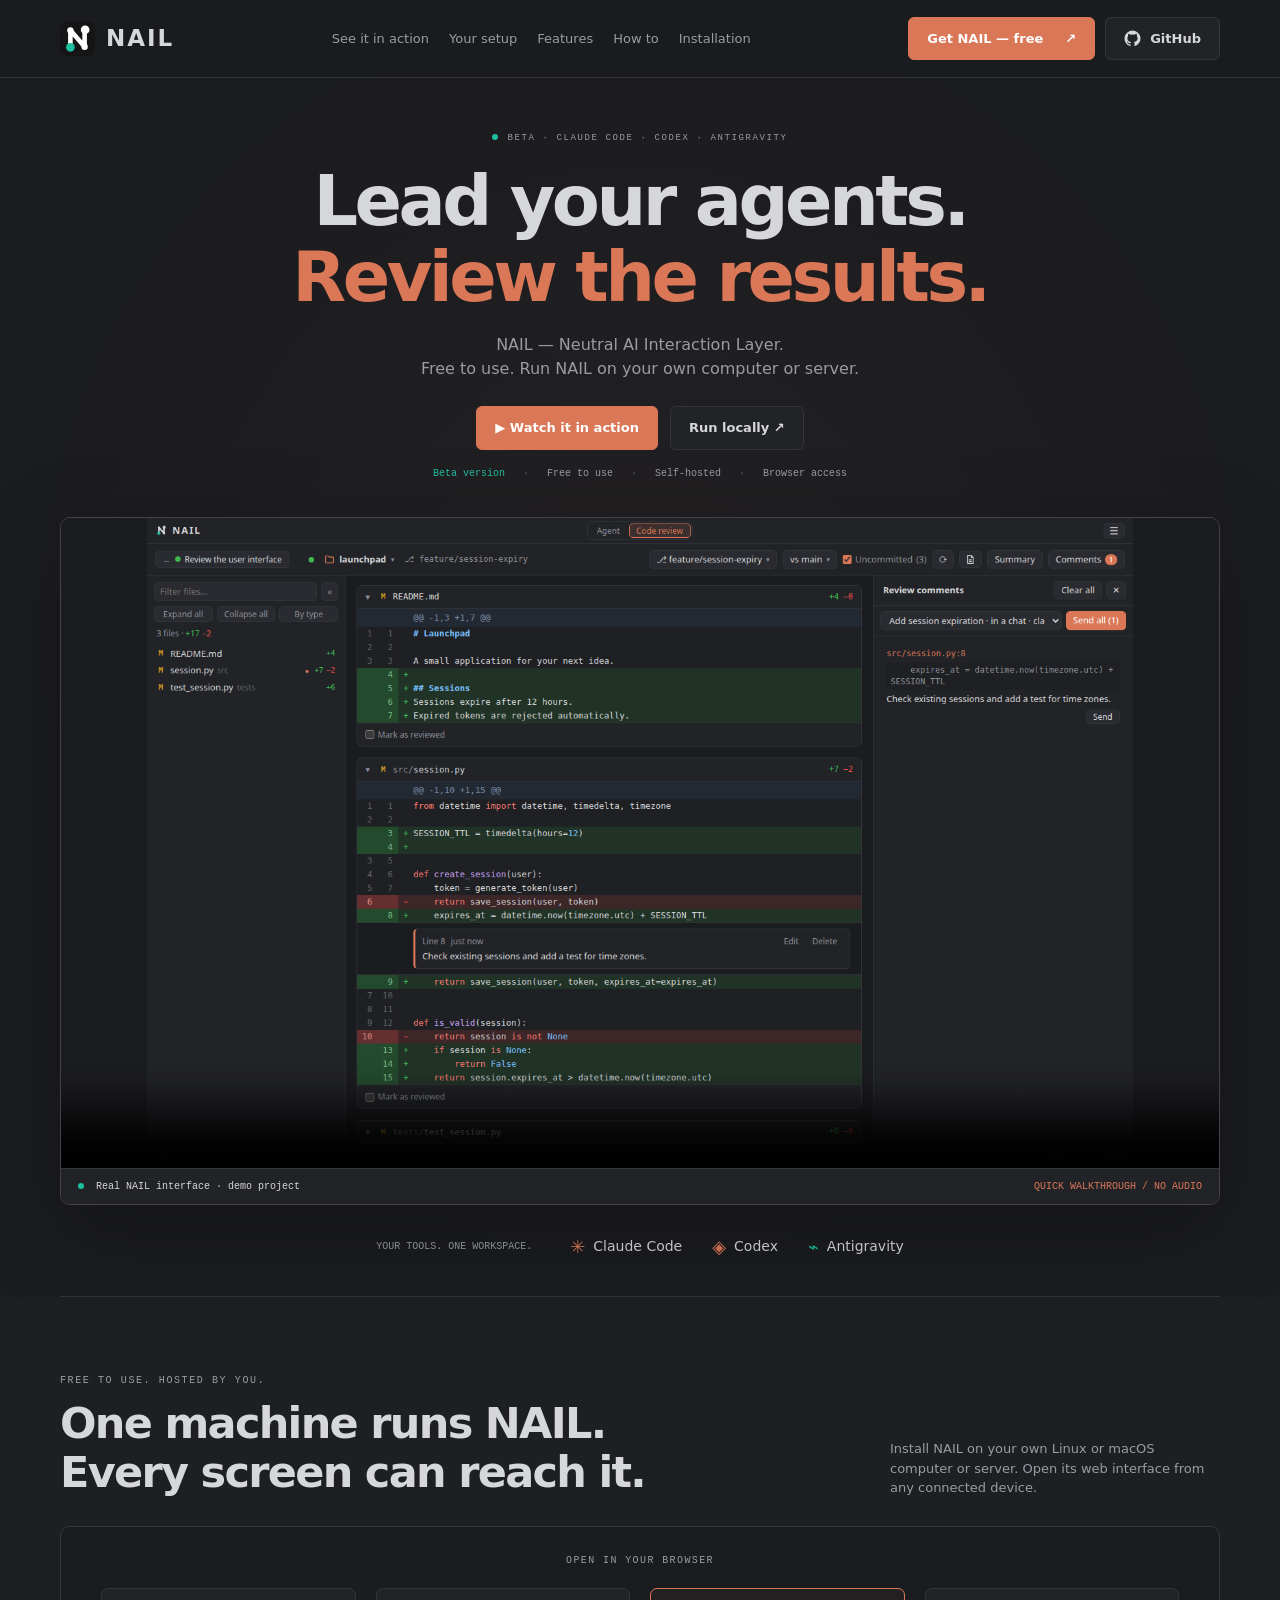
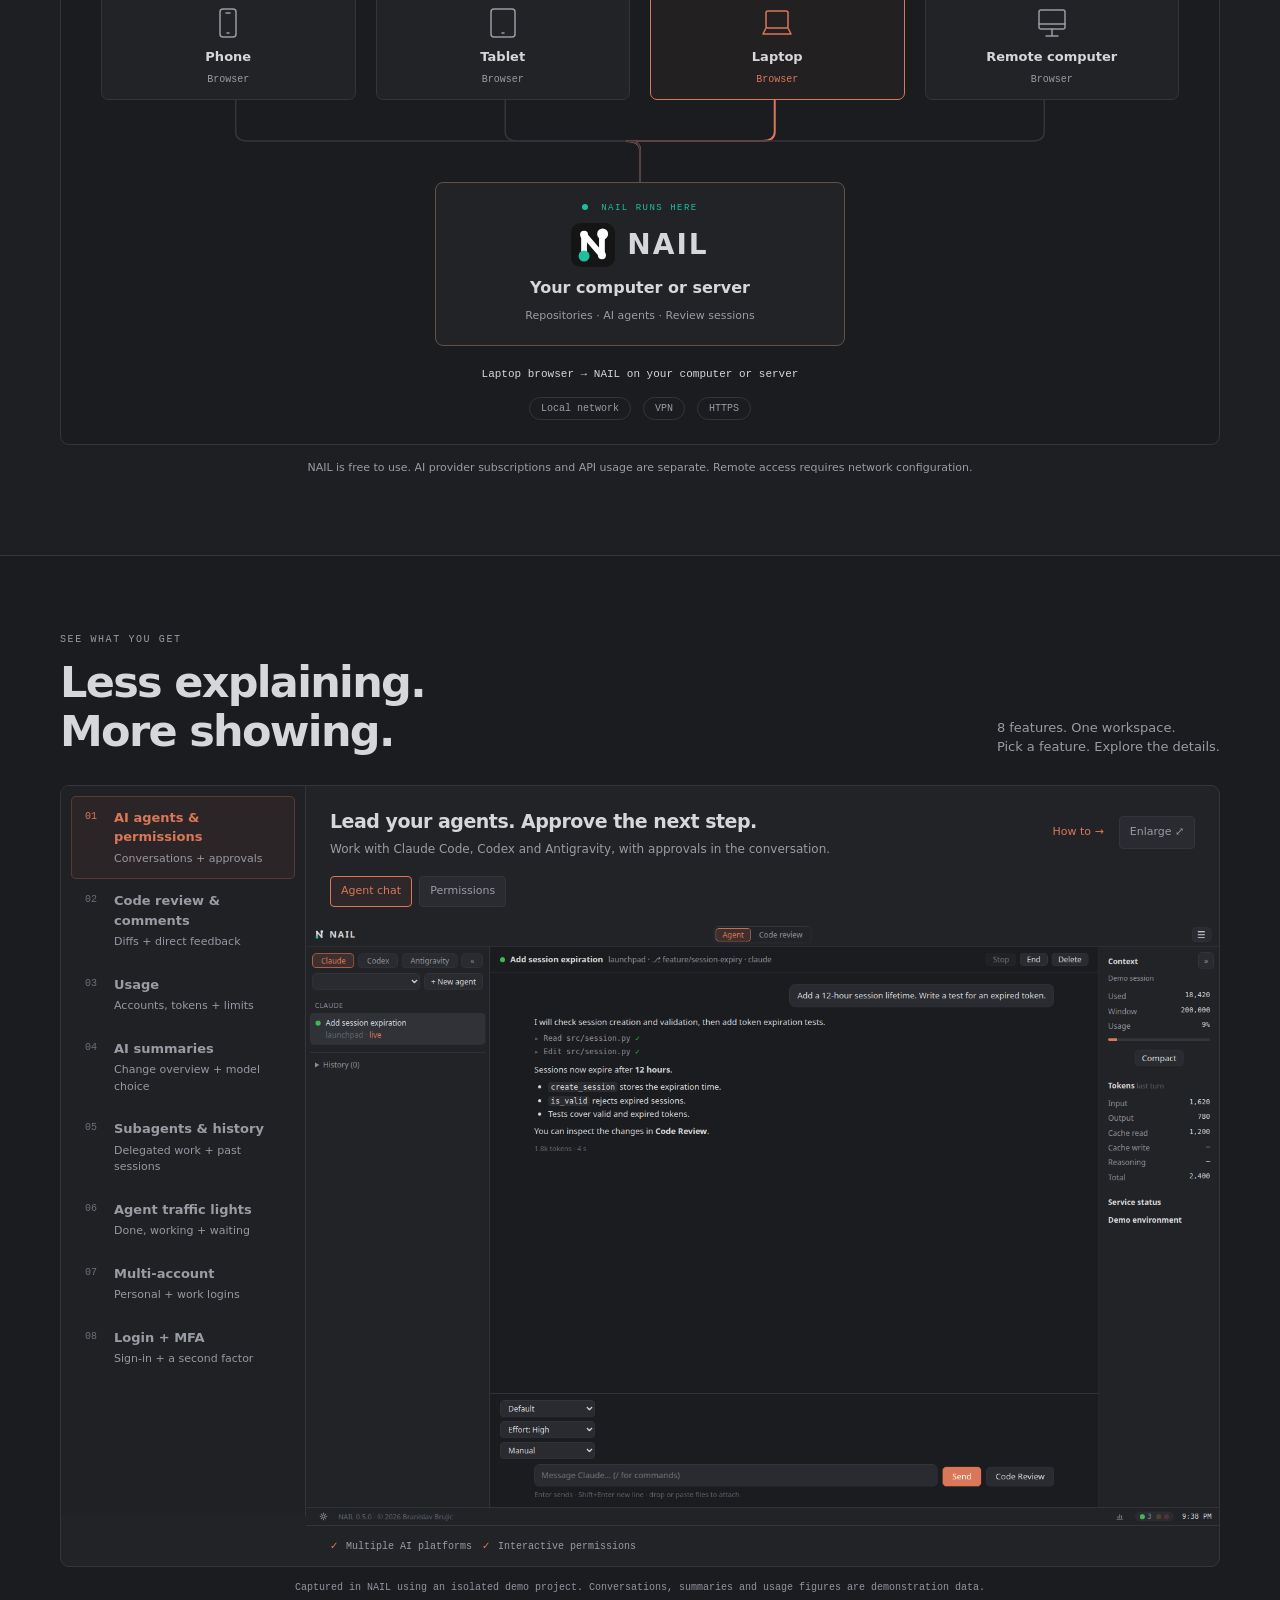
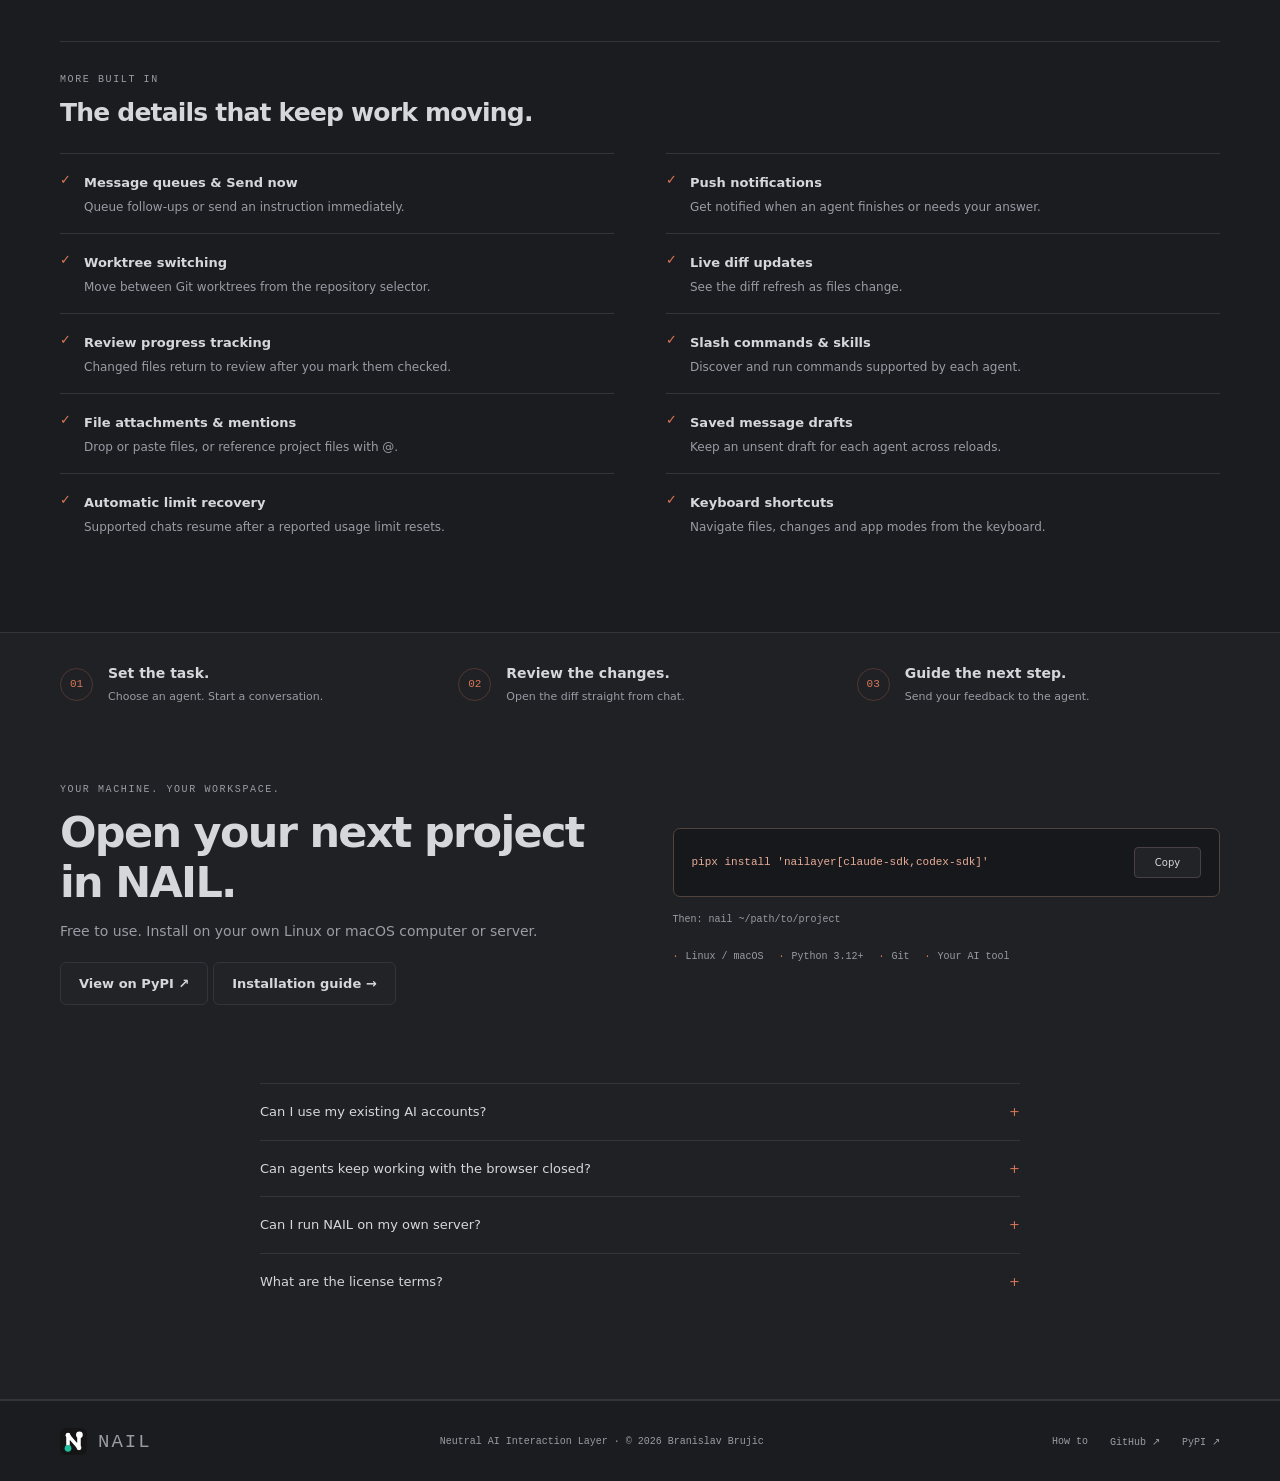
==== index.html @ ed45124e "Mark NAIL as beta on website and documentation" ====
<!doctype html>
<html lang="en"><head><meta charset="utf-8"><meta name="viewport" content="width=device-width,initial-scale=1"><meta name="theme-color" content="#1b1c1f"><meta name="description" content="NAIL is free to use and runs on your own computer or server. Access your AI agents and code reviews from a phone, tablet, laptop or remote computer."><link rel="icon" href="assets/nail.svg" type="image/svg+xml"><title>NAIL — Lead your agents. Review the results.</title>
<style>
:root{color-scheme:dark;--bg:#1b1c1f;--panel:#222327;--panel2:#2a2b30;--border:#33353b;--text:#d6d7da;--dim:#999ca4;--accent:#d97757;--teal:#1dbf9f;--mono:ui-monospace,SFMono-Regular,Consolas,monospace}*{box-sizing:border-box}html{scroll-behavior:smooth;scroll-padding-top:90px}body{margin:0;background:var(--bg);color:var(--text);font:15px/1.5 system-ui,-apple-system,'Segoe UI',sans-serif}button,a{-webkit-tap-highlight-color:transparent}button{font:inherit;cursor:pointer}a{color:inherit;text-decoration:none}a:focus-visible,button:focus-visible,summary:focus-visible{outline:2px solid var(--accent);outline-offset:5px}::selection{background:var(--accent);color:#fff}.wrap{max-width:1240px;padding:0 40px;margin:auto}header{position:sticky;top:0;z-index:20;background:#1b1c1ff2;backdrop-filter:blur(16px);border-bottom:1px solid var(--border)}nav{height:77px;display:flex;align-items:center;justify-content:space-between;gap:20px}.brand{display:flex;align-items:center;gap:11px;font-weight:750;font-size:23px;letter-spacing:2px}.brand img{width:35px;height:35px}.navlinks{display:flex;gap:30px;color:var(--dim);font-size:13px}.navlinks a:hover{color:var(--text)}.btn{display:inline-flex;justify-content:center;align-items:center;gap:22px;border:1px solid var(--border);border-radius:6px;padding:11px 18px;background:var(--panel);color:var(--text);font-size:13px;font-weight:550;transition:background .15s,border-color .15s}.btn:hover{border-color:#5c606b;background:#303137}.btn.primary{background:var(--accent);border-color:var(--accent);color:#fff}.btn.primary:hover{background:#e28365}.eyebrow{font:10px var(--mono);letter-spacing:1.6px;color:var(--dim);text-transform:uppercase}.eyebrow .lamp{margin-right:9px}.lamp{display:inline-block;width:6px;height:6px;border-radius:50%;background:var(--teal)}.hero{text-align:center;padding:55px 0 0;background:radial-gradient(ellipse at 50% 45%,#d977570a,transparent 70%)}h1{font-size:clamp(40px,5.8vw,70px);line-height:1.08;letter-spacing:-3.5px;font-weight:620;margin:21px 0 18px}h1 span{color:var(--accent)}.hero-copy{font-size:16px;color:var(--dim);max-width:550px;margin:0 auto 25px}.hero-actions{display:flex;gap:12px;justify-content:center}.hero .eyebrow{font-size:9px}.film{position:relative;margin-top:38px;border:1px solid #484047;border-radius:10px;overflow:hidden;box-shadow:0 28px 90px #0004;background:#16171a;text-align:left}.film video{display:block;width:100%;height:auto;aspect-ratio:1440/950;max-height:650px;background:#1b1c1f;object-fit:contain}.film-bar{display:flex;align-items:center;justify-content:space-between;gap:15px;background:var(--panel);padding:12px 17px;border-top:1px solid var(--border);font:10px var(--mono);color:var(--dim)}.film-bar strong{font-weight:500;color:var(--text)}.play-tag{color:var(--accent)}.providers{display:flex;justify-content:center;align-items:center;gap:30px;padding:28px 0 36px;border-bottom:1px solid var(--border);font-size:14px}.providers small{font:10px var(--mono);color:var(--dim);margin-right:8px}.provider{display:flex;gap:8px;align-items:center}.provider i{font-style:normal;font-size:18px;color:var(--accent)}.provider:last-child i{color:var(--teal)}section{padding:78px 0}.section-top{display:flex;align-items:end;justify-content:space-between;gap:30px;margin-bottom:28px}h2{font-size:clamp(29px,3.5vw,43px);font-weight:560;line-height:1.15;letter-spacing:-1.7px;margin:13px 0 0}.section-top p{font-size:13px;color:var(--dim);max-width:270px;margin:0}.showcase{display:grid;grid-template-columns:245px 1fr;border:1px solid var(--border);border-radius:9px;overflow:hidden;background:var(--panel)}.feature-tabs{display:flex;flex-direction:column;max-height:730px;overflow-y:auto;scrollbar-width:thin;padding:10px;border-right:1px solid var(--border);background:#202125}.feature-tabs button{border:1px solid transparent;border-radius:5px;background:transparent;color:var(--dim);text-align:left;padding:11px 13px;display:grid;grid-template-columns:20px 1fr;gap:9px;align-items:start}.feature-tabs button span:first-child{font:10px var(--mono);padding-top:3px;color:#6d7079}.feature-tabs button strong{font-size:13px;font-weight:550;display:block}.feature-tabs button small{font-size:11px;display:block;color:#9699a2;margin-top:4px}.feature-tabs button[aria-selected=true]{background:#d9775710;border-color:#d9775740;color:var(--accent)}.feature-tabs button[aria-selected=true] span:first-child{color:var(--accent)}.feature-tabs button:hover{background:#ffffff05}.feature-panel{min-width:0}.feature-topline{padding:21px 24px 18px;display:flex;justify-content:space-between;align-items:center;gap:15px}.feature-topline h3{font-size:19px;letter-spacing:-.5px;font-weight:550;margin:0 0 5px}.feature-topline p{font-size:12px;color:var(--dim);margin:0}.zoom{border:1px solid var(--border);padding:7px 10px;border-radius:4px;color:var(--dim);background:var(--panel2);font-size:11px;white-space:nowrap}.shot-button{display:block;border:0;background:#1b1c1f;padding:0;width:100%;cursor:zoom-in}.shot-button img{display:block;width:100%;height:auto;aspect-ratio:1440/950;object-fit:contain}.feature-pills{display:flex;gap:10px;flex-wrap:wrap;padding:14px 24px;border-top:1px solid var(--border);font:10px var(--mono);color:var(--dim)}.feature-pills span:before{content:'✓';color:var(--accent);margin-right:8px}.gallery-note{text-align:center;font:10px var(--mono);color:#91949e;margin-top:15px}.workflow{border-block:1px solid var(--border);padding:30px 0;background:#202125}.workflow-inner{display:grid;grid-template-columns:repeat(3,1fr);gap:35px}.flow{display:flex;gap:15px;align-items:center}.flow-number{font:11px var(--mono);color:var(--accent);border:1px solid #d9775740;border-radius:50%;width:33px;height:33px;display:grid;place-items:center;flex-shrink:0}.flow strong{font-size:14px;font-weight:550;display:block}.flow small{font-size:11px;color:var(--dim)}.install{display:grid;grid-template-columns:1fr 1fr;gap:65px;align-items:center}.install p{color:var(--dim);font-size:14px;margin-bottom:20px}.command{display:flex;align-items:center;justify-content:space-between;gap:12px;border:1px solid #51443e;border-radius:7px;padding:18px;background:#17181b;overflow:auto}.command code{font:11px var(--mono);white-space:nowrap;color:#e8ad98}.command button{border:1px solid #494047;border-radius:4px;background:var(--panel);color:var(--text);padding:7px 10px;min-width:67px;font-size:10px}.install-hint{font:10px/1.9 var(--mono);color:var(--dim);margin-top:13px}.requirements{display:flex;gap:15px;color:var(--dim);font:10px var(--mono);margin-top:22px}.requirements span:before{content:'·';margin-right:7px;color:var(--accent)}.faq{padding:0 0 60px;max-width:760px;margin:auto}details{border-top:1px solid var(--border);padding:18px 0}summary{font-size:13px;cursor:pointer;list-style:none;display:flex;justify-content:space-between;gap:15px}summary::after{content:'+';color:var(--accent)}details[open] summary::after{content:'−'}details p{color:var(--dim);font-size:12px;margin:14px 25px 0 0}footer{border-top:1px solid var(--border);padding:25px 0}.footer-inner{display:flex;justify-content:space-between;align-items:center;gap:20px}.footer-inner p,.footer-inner>a{font:10px var(--mono);color:var(--dim)}.footer-inner .brand{font-size:19px}.footer-inner .brand img{width:27px;height:27px}.zoom-dialog{padding:0;border:1px solid #50525a;border-radius:8px;background:var(--bg);max-width:min(96vw,1600px);width:96vw;max-height:96vh;color:var(--text)}.zoom-dialog::backdrop{background:#000d;backdrop-filter:blur(5px)}.dialog-top{display:flex;justify-content:space-between;align-items:center;padding:12px 18px;font-size:12px;border-bottom:1px solid var(--border)}.dialog-top button{background:var(--panel);border:1px solid var(--border);border-radius:4px;color:var(--text);padding:5px 10px}.zoom-dialog img{display:block;max-width:100%;max-height:calc(96vh - 56px);width:auto;height:auto;margin:auto}.noscript-note{color:var(--dim);font-size:12px;padding:15px} [hidden]{display:none!important}@media(max-width:900px){.wrap{padding:0 25px}.showcase{grid-template-columns:205px 1fr}.feature-tabs button{padding:15px 9px}.feature-tabs button small{font-size:10px}.feature-topline{padding:16px}.feature-topline h3{font-size:16px}.feature-topline p{font-size:11px}.feature-pills{padding:12px 16px}.install{gap:30px}.command{padding:14px}.command code{font-size:10px}.navlinks{gap:18px}.hero{padding-top:42px}h1{letter-spacing:-2.5px}.workflow-inner{gap:20px}}@media(max-width:650px){.wrap{padding:0 18px}nav{height:67px}.navlinks{display:none}.brand{font-size:20px}.brand img{width:30px;height:30px}nav .btn{font-size:11px;padding:9px 12px}.hero{padding-top:35px}h1{font-size:44px;letter-spacing:-2.4px}.hero-copy{font-size:14px;max-width:330px}.hero-actions .btn{padding:10px 13px;font-size:12px;gap:12px}.film{margin-top:28px;border-radius:7px}.film-bar{padding:11px;font-size:8px}.film-bar span:last-child{display:none}.providers{gap:19px;padding:22px 0 25px;font-size:11px;flex-wrap:wrap}.providers small{width:100%;text-align:center;margin:0}.provider i{font-size:15px}section{padding:50px 0}.section-top{display:block}.section-top p{margin-top:15px;max-width:none;font-size:12px}h2{font-size:31px}.showcase{display:block}.feature-tabs{flex-direction:row;max-height:none;overflow:auto;border-right:0;border-bottom:1px solid var(--border);padding:7px;scrollbar-width:thin;gap:5px}.feature-tabs button{flex-shrink:0;display:block;padding:10px 13px}.feature-tabs button span:first-child,.feature-tabs small{display:none}.feature-tabs button strong{font-size:12px}.feature-topline{gap:12px;align-items:start;padding:18px 15px}.feature-topline p{max-width:245px}.zoom{font-size:10px;padding:6px}.feature-pills{font-size:9px;gap:12px}.gallery-note{font-size:8px;line-height:1.8}.workflow-inner{grid-template-columns:1fr;gap:22px}.workflow{padding:27px 0}.install{grid-template-columns:1fr;gap:22px}.install p{font-size:13px}.command code{font-size:9px}.command{padding:14px 11px}.requirements{font-size:9px;gap:10px}.faq{padding:0 18px 40px}.footer-inner{flex-wrap:wrap}.footer-inner p{order:3;width:100%;font-size:9px}.footer-inner>a{font-size:10px}.zoom-dialog{max-width:99vw;width:99vw}.dialog-top{padding:10px;font-size:10px}.hero .eyebrow{font-size:8px;letter-spacing:1.3px}}@media(prefers-reduced-motion:reduce){html{scroll-behavior:auto}*{transition:none!important}}
.feature-subviews{display:flex;gap:7px;padding:0 24px 16px;flex-wrap:wrap}.feature-subviews button{font-size:11px;background:var(--panel2);border:1px solid var(--border);color:var(--dim);padding:6px 10px;border-radius:4px}.feature-subviews button[aria-pressed="true"]{color:var(--accent);border-color:var(--accent);background:#d9775710}@media(max-width:650px){.feature-subviews{padding:0 15px 14px}}
.extra-features{margin-top:48px;padding-top:32px;border-top:1px solid var(--border)}.extra-features h3{margin:12px 0 25px;font-size:25px;font-weight:550;letter-spacing:-.8px;line-height:1.25}.extra-feature-list{list-style:none;margin:0;padding:0;display:grid;grid-template-columns:repeat(2,minmax(0,1fr));column-gap:52px}.extra-feature-list li{display:flex;gap:13px;padding:17px 0;border-top:1px solid var(--border)}.extra-check{color:var(--accent);font:13px/1.6 var(--mono);flex:none}.extra-feature-list strong{font-size:13px;font-weight:550}.extra-feature-list p{font-size:12px;color:var(--dim);margin:4px 0 0;line-height:1.55}@media(max-width:650px){.extra-features{margin-top:30px;padding-top:25px}.extra-features h3{font-size:23px}.extra-feature-list{grid-template-columns:1fr}.extra-feature-list li{padding:15px 0}}
.hosting-promise{display:flex;justify-content:center;gap:18px;margin:18px 0 0;color:var(--dim);font:10px var(--mono)}.hosting-promise span:first-child{color:var(--teal)}.hosting-promise span+span:before{content:'·';margin-right:18px;color:#60646e}.hosting-section{border-bottom:1px solid var(--border);background:#1e1f22}.hosting-section .section-top p{max-width:330px}.hosting-graphic{border:1px solid var(--border);border-radius:9px;background:var(--bg);padding:28px 40px 24px}.diagram-caption{font:10px var(--mono);letter-spacing:1.4px;color:var(--dim);text-align:center;margin-bottom:22px}.device-grid{display:grid;grid-template-columns:repeat(4,minmax(0,1fr));gap:20px}.device-node{display:flex;align-items:center;flex-direction:column;gap:8px;background:var(--panel);border:1px solid var(--border);border-radius:7px;color:var(--dim);padding:18px 10px 14px;transition:border-color .2s,background .2s,color .2s}.device-node svg{width:32px;height:32px}.device-node strong{font-size:13px;color:var(--text);font-weight:550}.device-node>span{font:10px var(--mono)}.device-node:hover,.device-node[aria-pressed="true"]{border-color:var(--accent);background:#d977570a;color:var(--accent)}.connection-lines{display:block;width:100%;height:82px;overflow:visible}.device-wire{stroke:var(--border);stroke-width:1.6;vector-effect:non-scaling-stroke}.device-wire.selected{stroke:var(--accent);stroke-width:2}.nail-host{border:1px solid #655044;border-radius:8px;background:var(--panel);padding:20px 24px;text-align:center;max-width:410px;margin:auto}.host-kicker{font:9px var(--mono);letter-spacing:1.5px;color:var(--teal);margin-bottom:10px}.host-kicker .lamp{margin-right:6px}.host-brand{display:flex;align-items:center;justify-content:center;gap:12px;font-size:28px;letter-spacing:2px;font-weight:700;margin-bottom:9px}.nail-host>strong{font-size:16px;font-weight:550}.nail-host>p{color:var(--dim);font-size:11px;margin:8px 0 0}.connection-route{text-align:center;font:11px/1.6 var(--mono);color:var(--text);margin:20px 0 14px}.connection-methods{display:flex;justify-content:center;gap:12px}.connection-methods span{font:10px var(--mono);color:var(--dim);border:1px solid var(--border);border-radius:20px;padding:5px 11px}.hosting-footnote{text-align:center;color:var(--dim);font-size:11px;margin:15px 0 0}@media(max-width:650px){.hosting-promise{font-size:9px;gap:11px}.hosting-promise span+span:before{margin-right:11px}.hosting-graphic{padding:22px 14px}.device-grid{gap:7px}.device-node{padding:13px 4px 11px;gap:6px}.device-node svg{width:26px;height:26px}.device-node strong{font-size:10px;line-height:1.4;min-height:28px;display:flex;align-items:center;text-align:center}.device-node>span{font-size:8px}.diagram-caption{font-size:8px;letter-spacing:1px;margin-bottom:17px}.connection-lines{height:65px}.nail-host{padding:18px 12px;max-width:300px}.host-brand{font-size:25px}.host-brand img{width:36px;height:36px}.nail-host>strong{font-size:14px}.nail-host>p{font-size:10px}.connection-route{font-size:9px;max-width:280px;margin:18px auto 13px;min-height:30px}.connection-methods{gap:7px}.connection-methods span{font-size:9px;padding:5px 9px}.hosting-footnote{font-size:10px;line-height:1.7}.hosting-section h2{font-size:29px}}@media(prefers-reduced-motion:reduce){.device-node{transition:none}}
.hero-actions{flex-wrap:wrap}.github-placeholder{gap:9px}
.header-actions{display:flex;align-items:center;gap:10px;flex-shrink:0}.footer-actions{display:flex;align-items:center;gap:22px;font:10px var(--mono);color:var(--dim)}@media(max-width:650px){nav{gap:10px}.header-actions{gap:7px}.header-actions .btn{font-size:10px;padding:9px;gap:7px}.header-actions .btn svg{width:15px;height:15px}.footer-actions{gap:18px}}@media(max-width:360px){nav .brand{font-size:18px;gap:7px}nav .brand img{width:26px;height:26px}.header-actions .btn{font-size:9px;padding:8px;gap:6px}}
.feature-help{font-size:11px;color:var(--accent);white-space:nowrap;margin-left:auto}.navlinks{gap:20px}@media(min-width:651px) and (max-width:1000px){.navlinks a[href="#walkthrough-demo"],.navlinks a[href="#installation"]{display:none}}@media(max-width:650px){.feature-topline{flex-wrap:wrap}.feature-topline>div{flex:1 1 100%}.feature-help{margin-left:0}}
</style></head><body>
<header><nav class="wrap" aria-label="Main navigation"><a class="brand" href="#" aria-label="NAIL home"><img src="assets/nail.svg" alt="" width="35" height="35">NAIL</a><div class="navlinks"><a href="#walkthrough-demo">See it in action</a><a href="#self-hosted">Your setup</a><a href="#features">Features</a><a href="how-to.html">How to</a><a href="#installation">Installation</a></div><div class="header-actions"><a class="btn primary" href="#installation">Get NAIL — free <span>↗</span></a><a class="btn github-placeholder" id="github-link" href="https://github.com/branislav-brujic/nail" aria-label="GitHub repository" target="_blank" rel="noopener noreferrer"><svg width="17" height="17" viewBox="0 0 24 24" fill="currentColor" aria-hidden="true"><path d="M12 .75a11.25 11.25 0 0 0-3.558 21.923c.563.105.769-.244.769-.542 0-.267-.01-.975-.015-1.914-3.13.68-3.79-1.508-3.79-1.508-.511-1.3-1.25-1.646-1.25-1.646-1.022-.699.077-.685.077-.685 1.13.08 1.725 1.16 1.725 1.16 1.005 1.722 2.638 1.225 3.28.937.102-.729.393-1.226.715-1.508-2.498-.284-5.124-1.249-5.124-5.56 0-1.228.439-2.232 1.16-3.019-.116-.284-.503-1.429.11-2.978 0 0 .945-.303 3.094 1.153a10.8 10.8 0 0 1 5.63 0c2.148-1.456 3.091-1.153 3.091-1.153.615 1.549.228 2.694.112 2.978.722.787 1.158 1.791 1.158 3.019 0 4.322-2.63 5.273-5.136 5.551.404.349.765 1.034.765 2.084 0 1.505-.014 2.719-.014 3.089 0 .3.203.653.774.542A11.25 11.25 0 0 0 12 .75Z"/></svg>GitHub</a></div></nav></header>
<main><div class="hero"><div class="wrap"><div class="eyebrow"><i class="lamp"></i>BETA · CLAUDE CODE · CODEX · ANTIGRAVITY</div><h1>Lead your agents.<br><span>Review the results.</span></h1><p class="hero-copy">NAIL — Neutral AI Interaction Layer.<br>Free to use. Run NAIL on your own computer or server.</p><div class="hero-actions"><button class="btn primary" id="watch-video">▶ Watch it in action</button><a class="btn" href="#installation">Run locally ↗</a></div><p class="hosting-promise"><span>Beta version</span><span>Free to use</span><span>Self-hosted</span><span>Browser access</span></p>
<div class="film" id="walkthrough-demo"><video id="walkthrough" controls muted playsinline preload="metadata" poster="assets/comments-en.png" width="1440" height="950" aria-label="A short walkthrough of the real NAIL interface using a demo project"><source src="assets/nail-walkthrough-en.mp4" type="video/mp4"><track kind="captions" src="assets/walkthrough-en.vtt" srclang="en" label="English">Your browser does not support video. <a href="assets/nail-walkthrough-en.mp4">Download the video</a>.</video><div class="film-bar"><strong><i class="lamp"></i> &nbsp;Real NAIL interface · demo project</strong><span class="play-tag">QUICK WALKTHROUGH / NO AUDIO</span></div></div>
<div class="providers"><small>YOUR TOOLS. ONE WORKSPACE.</small><span class="provider"><i>✳</i> Claude Code</span><span class="provider"><i>◈</i> Codex</span><span class="provider"><i>⌁</i> Antigravity</span></div></div></div>
<section class="hosting-section" id="self-hosted" aria-labelledby="hosting-title"><div class="wrap"><div class="section-top"><div><div class="eyebrow">FREE TO USE. HOSTED BY YOU.</div><h2 id="hosting-title">One machine runs NAIL.<br>Every screen can reach it.</h2></div><p>Install NAIL on your own Linux or macOS computer or server. Open its web interface from any connected device.</p></div><div class="hosting-graphic" aria-label="Diagram showing four browser devices connecting to NAIL on your own computer or server"><div class="diagram-caption">OPEN IN YOUR BROWSER</div><div class="device-grid"><button type="button" class="device-node" data-device="phone" aria-pressed="false"><svg viewBox="0 0 32 32" fill="none" stroke="currentColor" stroke-width="1.5" stroke-linecap="round" stroke-linejoin="round" aria-hidden="true"><rect x="8" y="2" width="16" height="28" rx="3"/><path d="M14 6h4M15 26h2"/></svg><strong>Phone</strong><span>Browser</span></button><button type="button" class="device-node" data-device="tablet" aria-pressed="false"><svg viewBox="0 0 32 32" fill="none" stroke="currentColor" stroke-width="1.5" stroke-linecap="round" stroke-linejoin="round" aria-hidden="true"><rect x="4" y="2" width="24" height="28" rx="3"/><path d="M15 26h2"/></svg><strong>Tablet</strong><span>Browser</span></button><button type="button" class="device-node" data-device="laptop" aria-pressed="true"><svg viewBox="0 0 32 32" fill="none" stroke="currentColor" stroke-width="1.5" stroke-linecap="round" stroke-linejoin="round" aria-hidden="true"><rect x="5" y="4" width="22" height="17" rx="2"/><path d="M5 21 2 27h28l-3-6M12 27h8"/></svg><strong>Laptop</strong><span>Browser</span></button><button type="button" class="device-node" data-device="remote" aria-pressed="false"><svg viewBox="0 0 32 32" fill="none" stroke="currentColor" stroke-width="1.5" stroke-linecap="round" stroke-linejoin="round" aria-hidden="true"><rect x="3" y="3" width="26" height="19" rx="2"/><path d="M16 22v6M10 29h12M3 17h26"/></svg><strong>Remote computer</strong><span>Browser</span></button></div><svg class="connection-lines" viewBox="0 0 800 90" preserveAspectRatio="none" fill="none" aria-hidden="true"><path class="device-wire" data-wire="phone" d="M100 0V35Q100 45 110 45H390Q400 45 400 55V90"/><path class="device-wire" data-wire="tablet" d="M300 0V35Q300 45 310 45H390Q400 45 400 55V90"/><path class="device-wire selected" data-wire="laptop" d="M500 0V35Q500 45 490 45H390Q400 45 400 55V90"/><path class="device-wire" data-wire="remote" d="M700 0V35Q700 45 690 45H390Q400 45 400 55V90"/></svg><div class="nail-host"><div class="host-kicker"><i class="lamp"></i> NAIL RUNS HERE</div><div class="host-brand"><img src="assets/nail.svg" width="44" height="44" alt="">NAIL</div><strong>Your computer or server</strong><p>Repositories · AI agents · Review sessions</p></div><p class="connection-route" id="connection-route" aria-live="polite">Laptop browser → NAIL on your computer or server</p><div class="connection-methods"><span>Local network</span><span>VPN</span><span>HTTPS</span></div></div><p class="hosting-footnote">NAIL is free to use. AI provider subscriptions and API usage are separate. Remote access requires network configuration.</p></div></section>
<section id="features"><div class="wrap"><div class="section-top"><div><div class="eyebrow">SEE WHAT YOU GET</div><h2>Less explaining.<br>More showing.</h2></div><p>8 features. One workspace.<br>Pick a feature. Explore the details.</p></div>
<div class="showcase"><div class="feature-tabs" role="tablist" aria-label="Feature views"><button role="tab" id="tab-agents" aria-selected="true" aria-controls="feature-panel" data-feature="0"><span>01</span><span><strong>AI agents & permissions</strong><small>Conversations + approvals</small></span></button><button role="tab" id="tab-review" aria-selected="false" aria-controls="feature-panel" data-feature="1" tabindex="-1"><span>02</span><span><strong>Code review & comments</strong><small>Diffs + direct feedback</small></span></button><button role="tab" id="tab-usage" aria-selected="false" aria-controls="feature-panel" data-feature="2" tabindex="-1"><span>03</span><span><strong>Usage</strong><small>Accounts, tokens + limits</small></span></button><button role="tab" id="tab-summary" aria-selected="false" aria-controls="feature-panel" data-feature="3" tabindex="-1"><span>04</span><span><strong>AI summaries</strong><small>Change overview + model choice</small></span></button><button role="tab" id="tab-subagents-history" aria-selected="false" aria-controls="feature-panel" data-feature="4" tabindex="-1"><span>05</span><span><strong>Subagents & history</strong><small>Delegated work + past sessions</small></span></button><button role="tab" id="tab-traffic-lights" aria-selected="false" aria-controls="feature-panel" data-feature="5" tabindex="-1"><span>06</span><span><strong>Agent traffic lights</strong><small>Done, working + waiting</small></span></button><button role="tab" id="tab-multi-account" aria-selected="false" aria-controls="feature-panel" data-feature="6" tabindex="-1"><span>07</span><span><strong>Multi-account</strong><small>Personal + work logins</small></span></button><button role="tab" id="tab-login-mfa" aria-selected="false" aria-controls="feature-panel" data-feature="7" tabindex="-1"><span>08</span><span><strong>Login + MFA</strong><small>Sign-in + a second factor</small></span></button></div>
<div class="feature-panel" id="feature-panel" role="tabpanel" aria-labelledby="tab-agents"><div class="feature-topline"><div aria-live="polite"><h3 id="feature-title">Lead your agents. Approve the next step.</h3><p id="feature-description">Work with Claude Code, Codex and Antigravity, with approvals in the conversation.</p></div><a class="feature-help" id="feature-help" href="how-to.html#chat">How to →</a><button class="zoom" id="zoom-feature" aria-label="Enlarge feature screenshot">Enlarge ⤢</button></div><div class="feature-subviews" id="feature-subviews" role="group" aria-label="Screenshots for this feature"></div><button class="shot-button" id="feature-image-button" aria-label="Open full-size application screenshot"><img id="feature-image" src="assets/agents-en.png" alt="Real NAIL agent mode: conversation, platform tabs and context panel." width="1440" height="950" loading="lazy"></button><div class="feature-pills" id="feature-pills"><span>Multiple AI platforms</span><span>Interactive permissions</span></div></div></div><p class="gallery-note">Captured in NAIL using an isolated demo project. Conversations, summaries and usage figures are demonstration data.</p>
<div class="extra-features" aria-labelledby="extra-features-title"><div class="eyebrow">MORE BUILT IN</div><h3 id="extra-features-title">The details that keep work moving.</h3><ul class="extra-feature-list"><li><span class="extra-check" aria-hidden="true">✓</span><div><strong>Message queues & Send now</strong><p>Queue follow-ups or send an instruction immediately.</p></div></li><li><span class="extra-check" aria-hidden="true">✓</span><div><strong>Push notifications</strong><p>Get notified when an agent finishes or needs your answer.</p></div></li><li><span class="extra-check" aria-hidden="true">✓</span><div><strong>Worktree switching</strong><p>Move between Git worktrees from the repository selector.</p></div></li><li><span class="extra-check" aria-hidden="true">✓</span><div><strong>Live diff updates</strong><p>See the diff refresh as files change.</p></div></li><li><span class="extra-check" aria-hidden="true">✓</span><div><strong>Review progress tracking</strong><p>Changed files return to review after you mark them checked.</p></div></li><li><span class="extra-check" aria-hidden="true">✓</span><div><strong>Slash commands & skills</strong><p>Discover and run commands supported by each agent.</p></div></li><li><span class="extra-check" aria-hidden="true">✓</span><div><strong>File attachments & mentions</strong><p>Drop or paste files, or reference project files with @.</p></div></li><li><span class="extra-check" aria-hidden="true">✓</span><div><strong>Saved message drafts</strong><p>Keep an unsent draft for each agent across reloads.</p></div></li><li><span class="extra-check" aria-hidden="true">✓</span><div><strong>Automatic limit recovery</strong><p>Supported chats resume after a reported usage limit resets.</p></div></li><li><span class="extra-check" aria-hidden="true">✓</span><div><strong>Keyboard shortcuts</strong><p>Navigate files, changes and app modes from the keyboard.</p></div></li></ul></div></div></section>
<div class="workflow"><div class="wrap workflow-inner"><div class="flow"><span class="flow-number">01</span><div><strong>Set the task.</strong><small>Choose an agent. Start a conversation.</small></div></div><div class="flow"><span class="flow-number">02</span><div><strong>Review the changes.</strong><small>Open the diff straight from chat.</small></div></div><div class="flow"><span class="flow-number">03</span><div><strong>Guide the next step.</strong><small>Send your feedback to the agent.</small></div></div></div>
<section id="installation"><div class="wrap install"><div><div class="eyebrow">YOUR MACHINE. YOUR WORKSPACE.</div><h2>Open your next project<br>in NAIL.</h2><p>Free to use. Install on your own Linux or macOS computer or server.</p><a class="btn" href="https://pypi.org/project/nailayer/" target="_blank" rel="noopener noreferrer">View on PyPI ↗</a> <a class="btn" href="how-to.html#install">Installation guide →</a></div><div><div class="command"><code id="install-command">pipx install 'nailayer[claude-sdk,codex-sdk]'</code><button id="copy-install">Copy</button></div><div class="install-hint" id="copy-status" aria-live="polite">Then: nail ~/path/to/project</div><div class="requirements"><span>Linux / macOS</span><span>Python 3.12+</span><span>Git</span><span>Your AI tool</span></div></div></div></section>
<div class="wrap"><div class="faq"><details><summary>Can I use my existing AI accounts?</summary><p>Yes. Supported CLI integrations reuse existing sign-ins, as do the Claude and Codex SDK adapters. The optional Antigravity SDK uses separate API or Vertex/ADC credentials. NAIL does not include an AI service subscription.</p></details><details><summary>Can agents keep working with the browser closed?</summary><p>Yes. Chats and queued messages stay active while the NAIL server is running. Resuming work, approvals and limit tracking depend on the integration.</p></details><details><summary>Can I run NAIL on my own server?</summary><p>Yes. User roles, MFA, HTTPS and an optional bubblewrap sandbox are available. You can also use a local Ollama model for AI summaries.</p></details><details><summary>What are the license terms?</summary><p>Free to use, modify and share, including within companies. The license does not permit selling the application on its own or as part of another product or paid service. See the full license included with the package.</p></details></div></div>
</main><footer><div class="wrap footer-inner"><a class="brand" href="#"><img src="assets/nail.svg" width="27" height="27" alt="">NAIL</a><p>Neutral AI Interaction Layer · © 2026 <a href="https://branislav.brujic.com" target="_blank" rel="noopener noreferrer">Branislav Brujic</a></p><div class="footer-actions"><a href="how-to.html">How to</a><a href="https://github.com/branislav-brujic/nail" id="github-footer" aria-label="GitHub repository" target="_blank" rel="noopener noreferrer">GitHub ↗</a><a href="https://pypi.org/project/nailayer/" target="_blank" rel="noopener noreferrer">PyPI ↗</a></div></div></footer>
<dialog class="zoom-dialog" id="image-dialog" aria-labelledby="dialog-title"><div class="dialog-top"><span id="dialog-title">NAIL interface</span><button id="close-dialog" aria-label="Close full-size image">Close ×</button></div><img id="dialog-image" alt="Full-size NAIL application screenshot"></dialog>
<script>
const features=[{"id": "agents", "label": "AI agents & permissions", "small": "Conversations + approvals", "title": "Lead your agents. Approve the next step.", "description": "Work with Claude Code, Codex and Antigravity, with approvals in the conversation.", "pills": ["Multiple AI platforms", "Interactive permissions"], "shots": [{"image": "agents", "label": "Agent chat", "alt": "Real NAIL agent chat with platform tabs and completed tools."}, {"image": "permissions", "label": "Permissions", "alt": "Real NAIL permission request with Allow, Always allow and Deny."}]}, {"id": "review", "label": "Code review & comments", "small": "Diffs + direct feedback", "title": "Review the code. Send the feedback.", "description": "Inspect the diff, comment on exact lines and send your feedback to an agent.", "pills": ["Git branch comparisons", "Inline comments to agents"], "shots": [{"image": "comments", "label": "Review comments", "alt": "Real NAIL inline review comments and Send all panel."}, {"image": "one-file", "label": "Single-file view", "alt": "Real NAIL single-file diff with branch comparison and change navigation."}]}, {"id": "usage", "label": "Usage", "small": "Accounts, tokens + limits", "title": "See your AI usage in one window.", "description": "Switch providers to view recorded usage and available account limits.", "pills": ["Per-account usage", "Available rate limits"], "shots": [{"image": "usage", "label": "Claude Code usage", "alt": "Real NAIL Usage window showing Personal and Work account limits and token totals over 5 hours, today and 7 days."}, {"image": "usage-codex", "label": "Codex usage", "alt": "Real NAIL Codex Usage window showing reported limits and token totals."}]}, {"id": "summary", "label": "AI summaries", "small": "Change overview + model choice", "title": "Understand the changes before diving in.", "description": "See the purpose, key changes and areas that need a closer look.", "pills": ["AI diff summary", "Choose your summary model"], "shots": [{"image": "summary", "label": "Change summary", "alt": "Real NAIL Summary dialog describing code changes and review considerations."}, {"image": "settings", "label": "Model selection", "alt": "Real NAIL Settings with AI provider and summary model selection."}]}, {"id": "subagents-history", "label": "Subagents & history", "small": "Delegated work + past sessions", "title": "Follow every task. Keep the history.", "description": "See subagent progress beneath its parent and return to earlier conversations.", "pills": ["Subagent status", "Conversation history"], "shots": [{"image": "history", "label": "Subagents & history", "alt": "Real NAIL sidebar showing delegated subagents and expanded conversation history grouped by account."}, {"image": "subagents", "label": "Active subagents", "alt": "Real NAIL running and completed subagents under their parent agent."}]}, {"id": "traffic-lights", "label": "Agent traffic lights", "small": "Done, working + waiting", "title": "Know which agent needs you.", "description": "Green is done. Yellow is working. Red means waiting or blocked.", "pills": ["Cross-agent status", "Open the relevant conversation"], "shots": [{"image": "traffic-lights", "label": "Agent status", "alt": "Real NAIL traffic light popup listing completed, working and waiting agents."}]}, {"id": "multi-account", "label": "Multi-account", "small": "Personal + work logins", "title": "Keep all your AI accounts together.", "description": "Manage accounts across Claude Code, Codex and Antigravity in one workspace.", "pills": ["Multiple AI accounts", "Agents grouped by account"], "shots": [{"image": "multi-account", "label": "Personal & work accounts", "alt": "Real NAIL account selector and agents grouped under Personal and Work logins."}]}, {"id": "login-mfa", "label": "Login + MFA", "small": "Sign-in + a second factor", "title": "Protect access with a second factor.", "description": "Sign in with your password, then use an authenticator code or a recovery code.", "pills": ["Password sign-in", "Authenticator and recovery codes"], "shots": [{"image": "login-mfa", "label": "MFA challenge", "alt": "Real NAIL sign-in form requesting an authenticator or recovery code after a valid password."}, {"image": "login", "label": "Login", "alt": "Real NAIL login form with name, password and Remember me controls."}]}];
const tabs=[...document.querySelectorAll('[data-feature]')],panel=document.querySelector('#feature-panel'),img=document.querySelector('#feature-image');let active=0;
function selectShot(index){const shot=features[active].shots[index];img.src='assets/'+shot.image+'-en.png';img.alt=shot.alt;document.querySelectorAll('[data-shot]').forEach((b,i)=>b.setAttribute('aria-pressed',String(i===index)))}
function selectFeature(index,focus=false){active=index;const f=features[index];document.querySelector('#feature-help').href='how-to.html#'+({agents:'chat',review:'comments',usage:'usage',summary:'summaries','subagents-history':'subagents-history','traffic-lights':'status','multi-account':'accounts','login-mfa':'users-mfa'}[f.id]||'install');tabs.forEach((t,i)=>{t.setAttribute('aria-selected',String(i===index));t.tabIndex=i===index?0:-1});panel.setAttribute('aria-labelledby',tabs[index].id);document.querySelector('#feature-title').textContent=f.title;document.querySelector('#feature-description').textContent=f.description;document.querySelector('#feature-pills').replaceChildren(...f.pills.map(p=>{const span=document.createElement('span');span.textContent=p;return span}));const views=document.querySelector('#feature-subviews');views.replaceChildren(...f.shots.map((shot,i)=>{const b=document.createElement('button');b.type='button';b.dataset.shot=i;b.textContent=shot.label;b.addEventListener('click',()=>selectShot(i));return b}));views.hidden=f.shots.length<2;selectShot(0);if(focus){tabs[index].focus();tabs[index].scrollIntoView({block:'nearest',inline:'nearest'})}}
selectFeature(0);
tabs.forEach((tab,i)=>{tab.addEventListener('click',()=>selectFeature(i));tab.addEventListener('keydown',e=>{let next;if(['ArrowRight','ArrowDown'].includes(e.key))next=(i+1)%tabs.length;if(['ArrowLeft','ArrowUp'].includes(e.key))next=(i+tabs.length-1)%tabs.length;if(e.key==='Home')next=0;if(e.key==='End')next=tabs.length-1;if(next!==undefined){e.preventDefault();selectFeature(next,true)}})});
const dialog=document.querySelector('#image-dialog');function zoom(src,title,alt){document.querySelector('#dialog-title').textContent=title;const image=document.querySelector('#dialog-image');image.src=src;image.alt=alt||title;dialog.showModal()}document.querySelector('#zoom-feature').addEventListener('click',()=>zoom(img.src,features[active].title,img.alt));document.querySelector('#feature-image-button').addEventListener('click',()=>zoom(img.src,features[active].title,img.alt));document.querySelectorAll('[data-zoom]').forEach(b=>b.addEventListener('click',()=>zoom(b.dataset.zoom,b.dataset.title,b.querySelector('img').alt)));document.querySelector('#close-dialog').addEventListener('click',()=>dialog.close());dialog.addEventListener('click',e=>{if(e.target===dialog){const r=dialog.getBoundingClientRect();if(e.clientX<r.left||e.clientX>r.right||e.clientY<r.top||e.clientY>r.bottom)dialog.close()}});
const video=document.querySelector('#walkthrough');document.querySelector('#watch-video').addEventListener('click',()=>{video.scrollIntoView({behavior:matchMedia('(prefers-reduced-motion: reduce)').matches?'instant':'smooth',block:'center'});video.play().catch(()=>video.focus())});document.querySelector('#copy-install').addEventListener('click',async()=>{const b=document.querySelector('#copy-install');try{await navigator.clipboard.writeText(document.querySelector('#install-command').textContent);b.textContent='Copied';setTimeout(()=>b.textContent='Copy',2000)}catch{const r=document.createRange();r.selectNodeContents(document.querySelector('#install-command'));const s=getSelection();s.removeAllRanges();s.addRange(r);document.querySelector('#copy-status').textContent='Command selected. Press Ctrl+C or Cmd+C to copy.'}});
const deviceLabels={phone:'Phone',tablet:'Tablet',laptop:'Laptop',remote:'Remote computer'};document.querySelectorAll('[data-device]').forEach(button=>button.addEventListener('click',()=>{const key=button.dataset.device;document.querySelectorAll('[data-device]').forEach(b=>b.setAttribute('aria-pressed',String(b.dataset.device===key)));document.querySelectorAll('[data-wire]').forEach(w=>w.classList.toggle('selected',w.dataset.wire===key));document.querySelector('#connection-route').textContent=deviceLabels[key]+' browser → NAIL on your computer or server'}));
</script><noscript><p class="noscript-note">Enable JavaScript to explore all feature views. The video and installation command are available without it.</p></noscript></body></html>
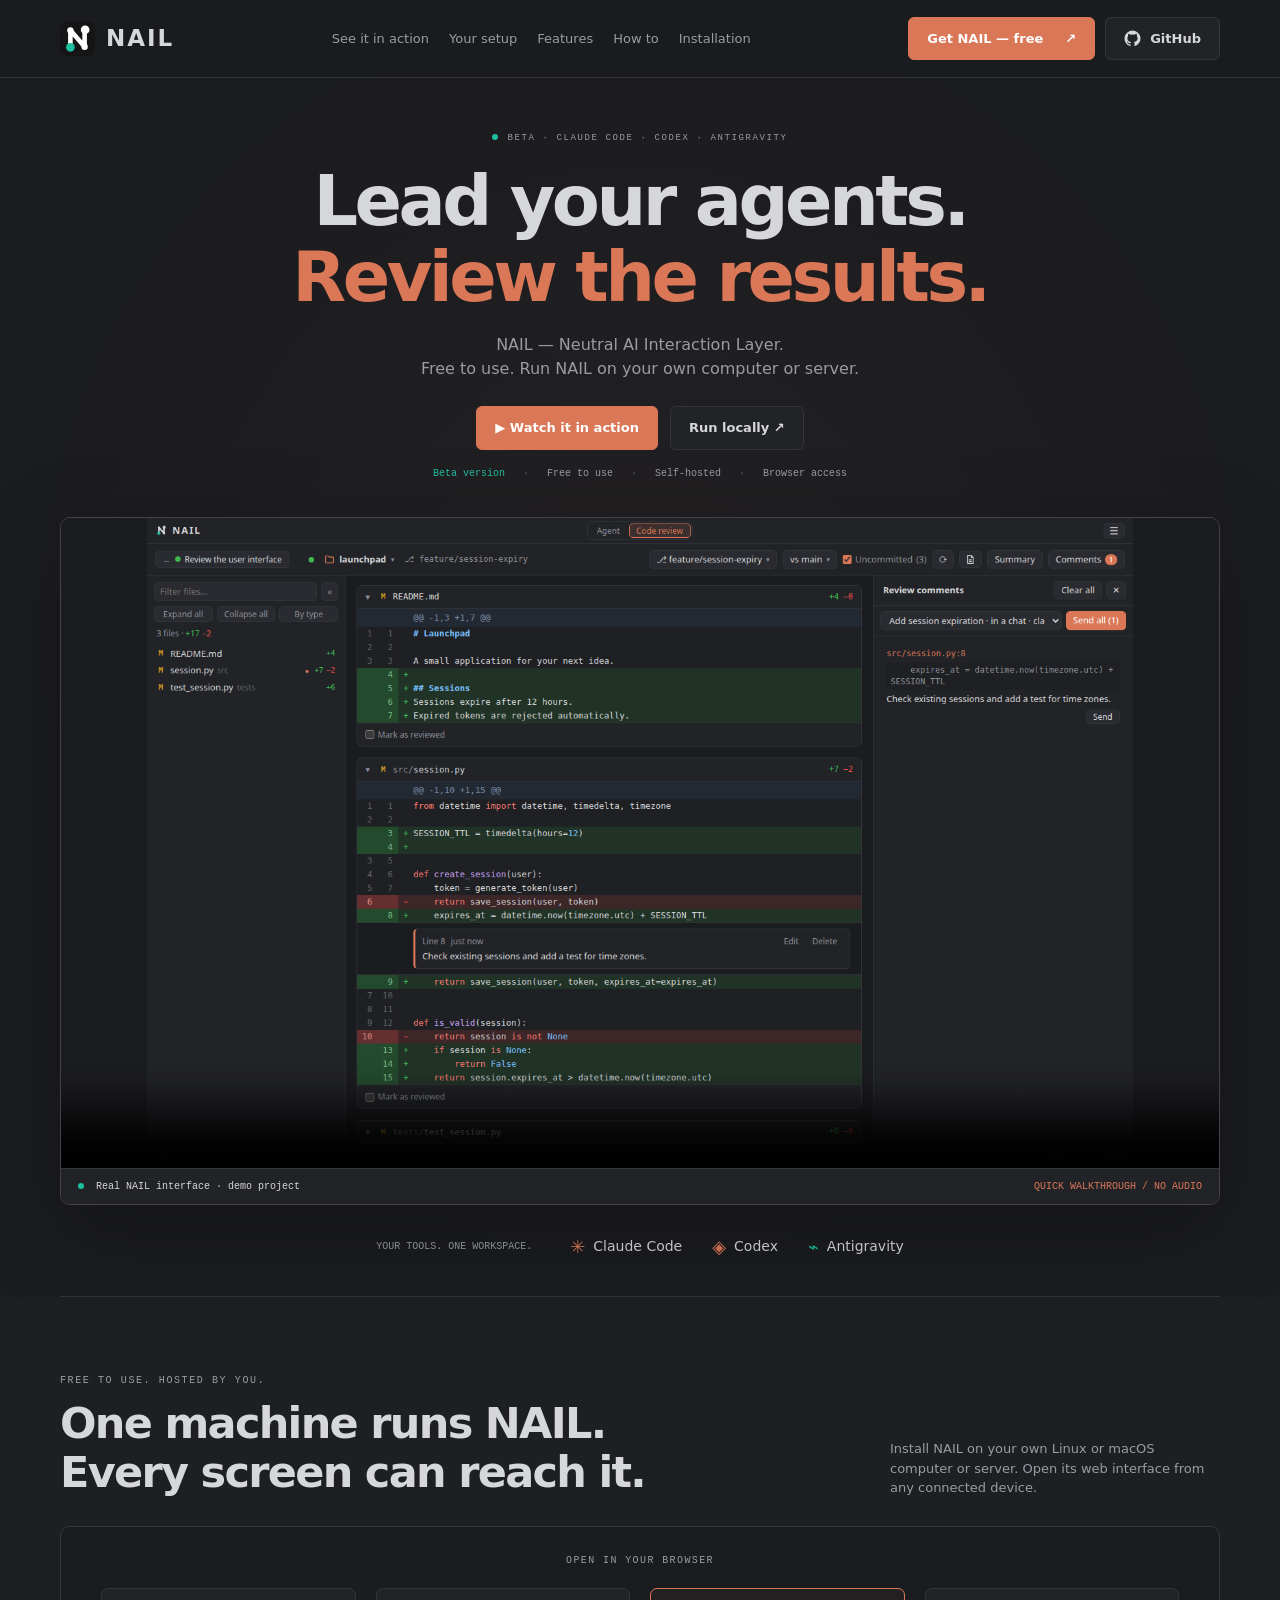
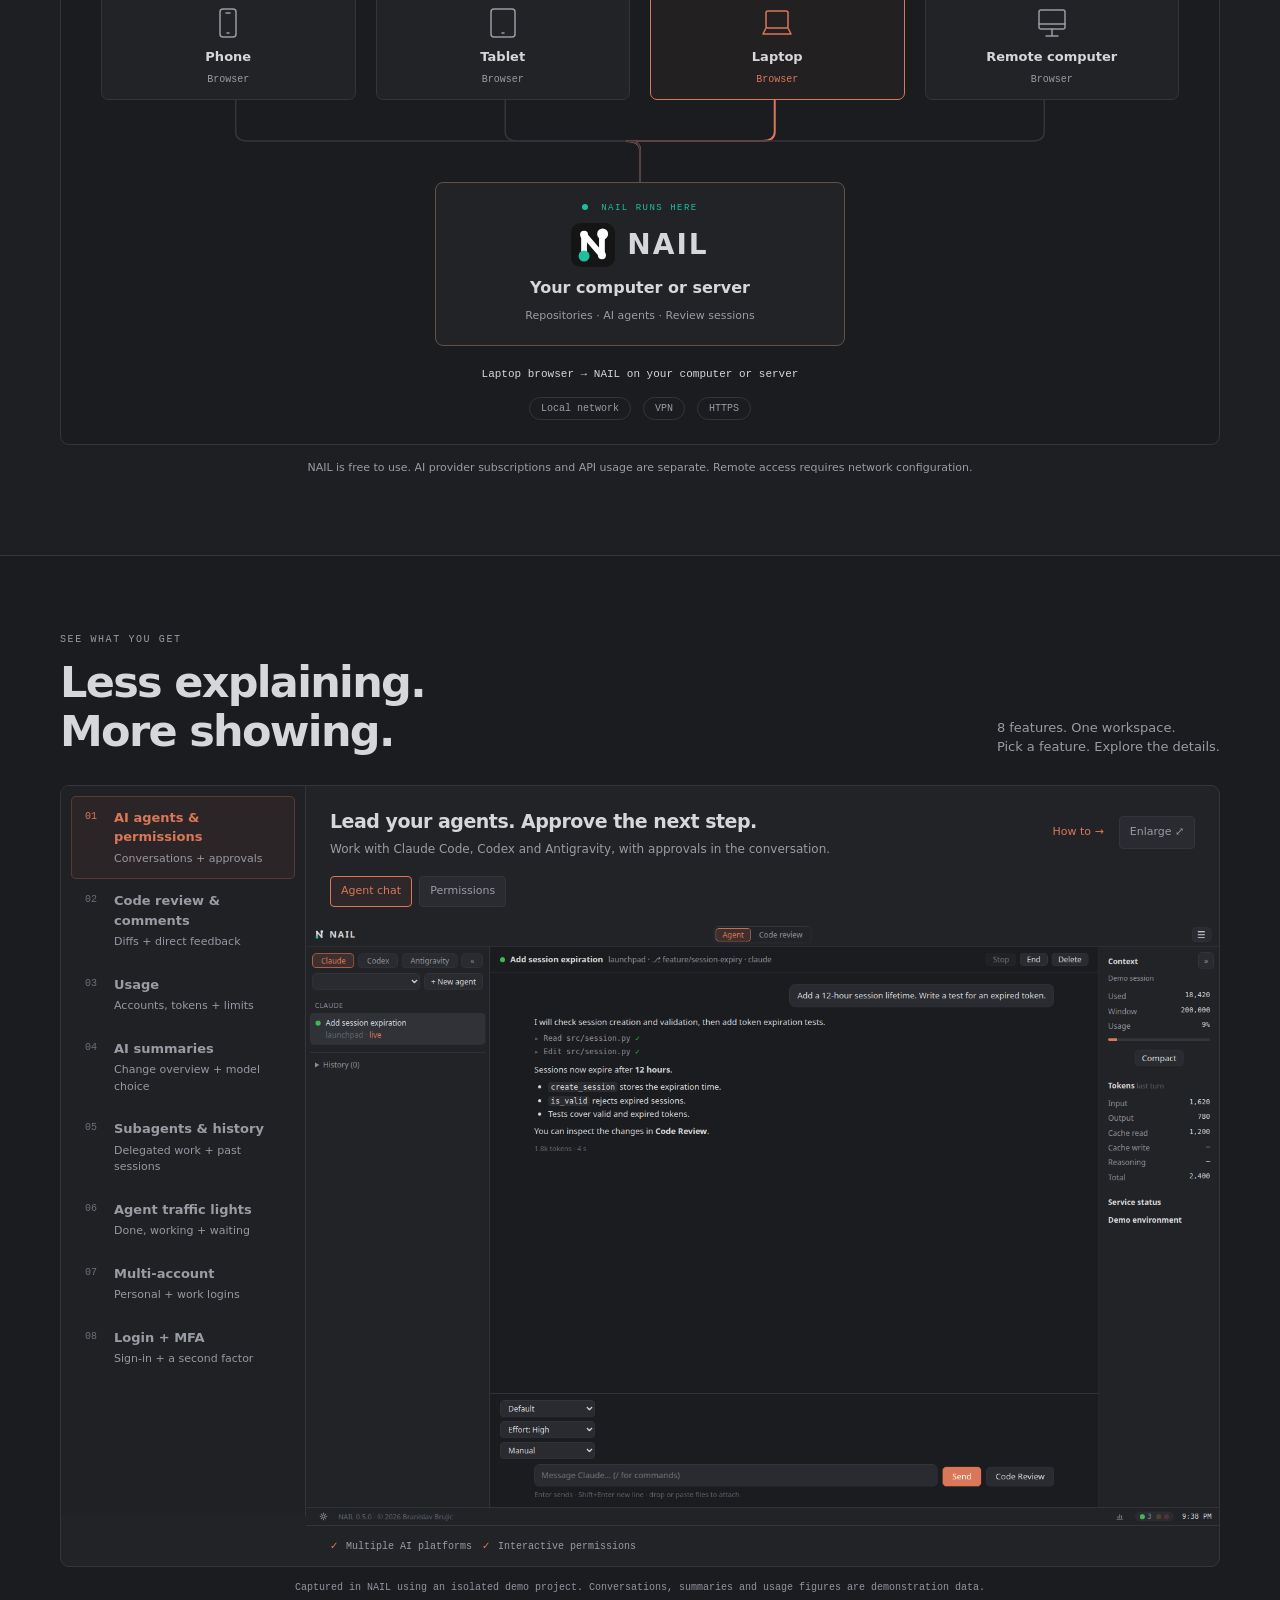
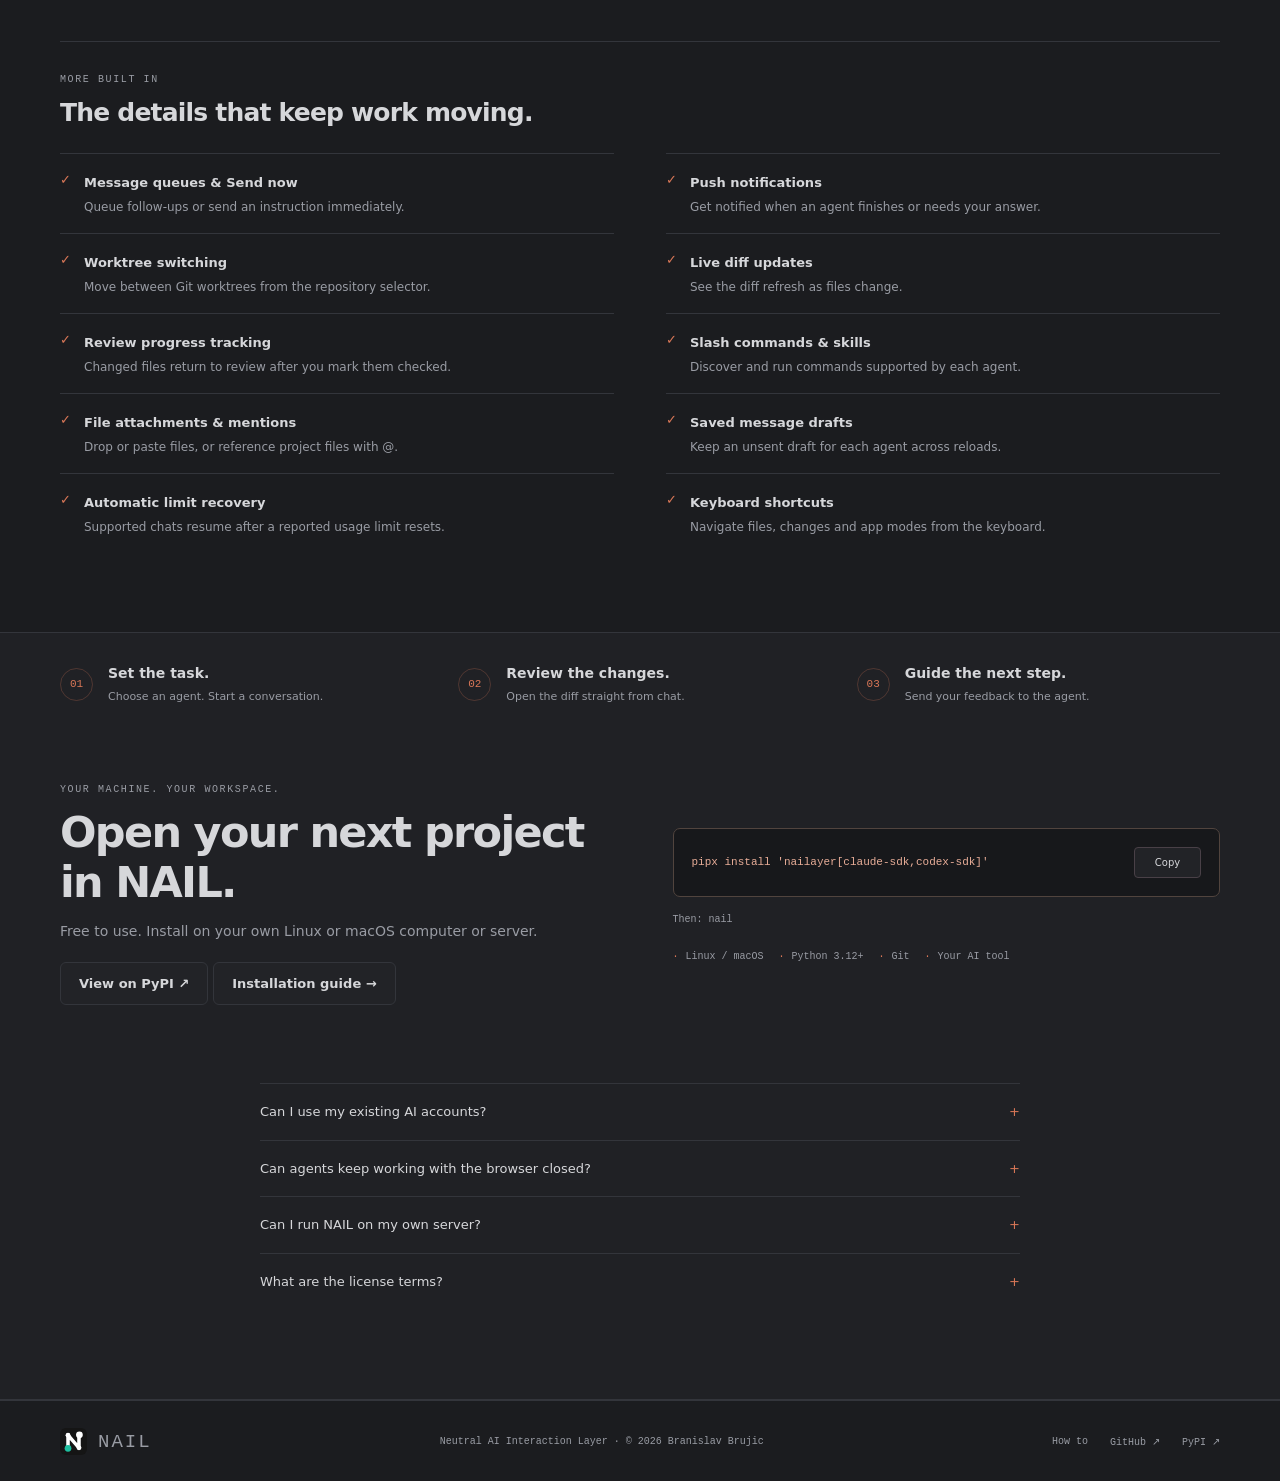
==== commit b098fbfa: "Use nail without project path in landing page hint" ====
--- a/index.html
+++ b/index.html
@@ -19,7 +19,7 @@
 <div class="feature-panel" id="feature-panel" role="tabpanel" aria-labelledby="tab-agents"><div class="feature-topline"><div aria-live="polite"><h3 id="feature-title">Lead your agents. Approve the next step.</h3><p id="feature-description">Work with Claude Code, Codex and Antigravity, with approvals in the conversation.</p></div><a class="feature-help" id="feature-help" href="how-to.html#chat">How to →</a><button class="zoom" id="zoom-feature" aria-label="Enlarge feature screenshot">Enlarge ⤢</button></div><div class="feature-subviews" id="feature-subviews" role="group" aria-label="Screenshots for this feature"></div><button class="shot-button" id="feature-image-button" aria-label="Open full-size application screenshot"><img id="feature-image" src="assets/agents-en.png" alt="Real NAIL agent mode: conversation, platform tabs and context panel." width="1440" height="950" loading="lazy"></button><div class="feature-pills" id="feature-pills"><span>Multiple AI platforms</span><span>Interactive permissions</span></div></div></div><p class="gallery-note">Captured in NAIL using an isolated demo project. Conversations, summaries and usage figures are demonstration data.</p>
 <div class="extra-features" aria-labelledby="extra-features-title"><div class="eyebrow">MORE BUILT IN</div><h3 id="extra-features-title">The details that keep work moving.</h3><ul class="extra-feature-list"><li><span class="extra-check" aria-hidden="true">✓</span><div><strong>Message queues & Send now</strong><p>Queue follow-ups or send an instruction immediately.</p></div></li><li><span class="extra-check" aria-hidden="true">✓</span><div><strong>Push notifications</strong><p>Get notified when an agent finishes or needs your answer.</p></div></li><li><span class="extra-check" aria-hidden="true">✓</span><div><strong>Worktree switching</strong><p>Move between Git worktrees from the repository selector.</p></div></li><li><span class="extra-check" aria-hidden="true">✓</span><div><strong>Live diff updates</strong><p>See the diff refresh as files change.</p></div></li><li><span class="extra-check" aria-hidden="true">✓</span><div><strong>Review progress tracking</strong><p>Changed files return to review after you mark them checked.</p></div></li><li><span class="extra-check" aria-hidden="true">✓</span><div><strong>Slash commands & skills</strong><p>Discover and run commands supported by each agent.</p></div></li><li><span class="extra-check" aria-hidden="true">✓</span><div><strong>File attachments & mentions</strong><p>Drop or paste files, or reference project files with @.</p></div></li><li><span class="extra-check" aria-hidden="true">✓</span><div><strong>Saved message drafts</strong><p>Keep an unsent draft for each agent across reloads.</p></div></li><li><span class="extra-check" aria-hidden="true">✓</span><div><strong>Automatic limit recovery</strong><p>Supported chats resume after a reported usage limit resets.</p></div></li><li><span class="extra-check" aria-hidden="true">✓</span><div><strong>Keyboard shortcuts</strong><p>Navigate files, changes and app modes from the keyboard.</p></div></li></ul></div></div></section>
 <div class="workflow"><div class="wrap workflow-inner"><div class="flow"><span class="flow-number">01</span><div><strong>Set the task.</strong><small>Choose an agent. Start a conversation.</small></div></div><div class="flow"><span class="flow-number">02</span><div><strong>Review the changes.</strong><small>Open the diff straight from chat.</small></div></div><div class="flow"><span class="flow-number">03</span><div><strong>Guide the next step.</strong><small>Send your feedback to the agent.</small></div></div></div>
-<section id="installation"><div class="wrap install"><div><div class="eyebrow">YOUR MACHINE. YOUR WORKSPACE.</div><h2>Open your next project<br>in NAIL.</h2><p>Free to use. Install on your own Linux or macOS computer or server.</p><a class="btn" href="https://pypi.org/project/nailayer/" target="_blank" rel="noopener noreferrer">View on PyPI ↗</a> <a class="btn" href="how-to.html#install">Installation guide →</a></div><div><div class="command"><code id="install-command">pipx install 'nailayer[claude-sdk,codex-sdk]'</code><button id="copy-install">Copy</button></div><div class="install-hint" id="copy-status" aria-live="polite">Then: nail ~/path/to/project</div><div class="requirements"><span>Linux / macOS</span><span>Python 3.12+</span><span>Git</span><span>Your AI tool</span></div></div></div></section>
+<section id="installation"><div class="wrap install"><div><div class="eyebrow">YOUR MACHINE. YOUR WORKSPACE.</div><h2>Open your next project<br>in NAIL.</h2><p>Free to use. Install on your own Linux or macOS computer or server.</p><a class="btn" href="https://pypi.org/project/nailayer/" target="_blank" rel="noopener noreferrer">View on PyPI ↗</a> <a class="btn" href="how-to.html#install">Installation guide →</a></div><div><div class="command"><code id="install-command">pipx install 'nailayer[claude-sdk,codex-sdk]'</code><button id="copy-install">Copy</button></div><div class="install-hint" id="copy-status" aria-live="polite">Then: nail</div><div class="requirements"><span>Linux / macOS</span><span>Python 3.12+</span><span>Git</span><span>Your AI tool</span></div></div></div></section>
 <div class="wrap"><div class="faq"><details><summary>Can I use my existing AI accounts?</summary><p>Yes. Supported CLI integrations reuse existing sign-ins, as do the Claude and Codex SDK adapters. The optional Antigravity SDK uses separate API or Vertex/ADC credentials. NAIL does not include an AI service subscription.</p></details><details><summary>Can agents keep working with the browser closed?</summary><p>Yes. Chats and queued messages stay active while the NAIL server is running. Resuming work, approvals and limit tracking depend on the integration.</p></details><details><summary>Can I run NAIL on my own server?</summary><p>Yes. User roles, MFA, HTTPS and an optional bubblewrap sandbox are available. You can also use a local Ollama model for AI summaries.</p></details><details><summary>What are the license terms?</summary><p>Free to use, modify and share, including within companies. The license does not permit selling the application on its own or as part of another product or paid service. See the full license included with the package.</p></details></div></div>
 </main><footer><div class="wrap footer-inner"><a class="brand" href="#"><img src="assets/nail.svg" width="27" height="27" alt="">NAIL</a><p>Neutral AI Interaction Layer · © 2026 <a href="https://branislav.brujic.com" target="_blank" rel="noopener noreferrer">Branislav Brujic</a></p><div class="footer-actions"><a href="how-to.html">How to</a><a href="https://github.com/branislav-brujic/nail" id="github-footer" aria-label="GitHub repository" target="_blank" rel="noopener noreferrer">GitHub ↗</a><a href="https://pypi.org/project/nailayer/" target="_blank" rel="noopener noreferrer">PyPI ↗</a></div></div></footer>
 <dialog class="zoom-dialog" id="image-dialog" aria-labelledby="dialog-title"><div class="dialog-top"><span id="dialog-title">NAIL interface</span><button id="close-dialog" aria-label="Close full-size image">Close ×</button></div><img id="dialog-image" alt="Full-size NAIL application screenshot"></dialog>
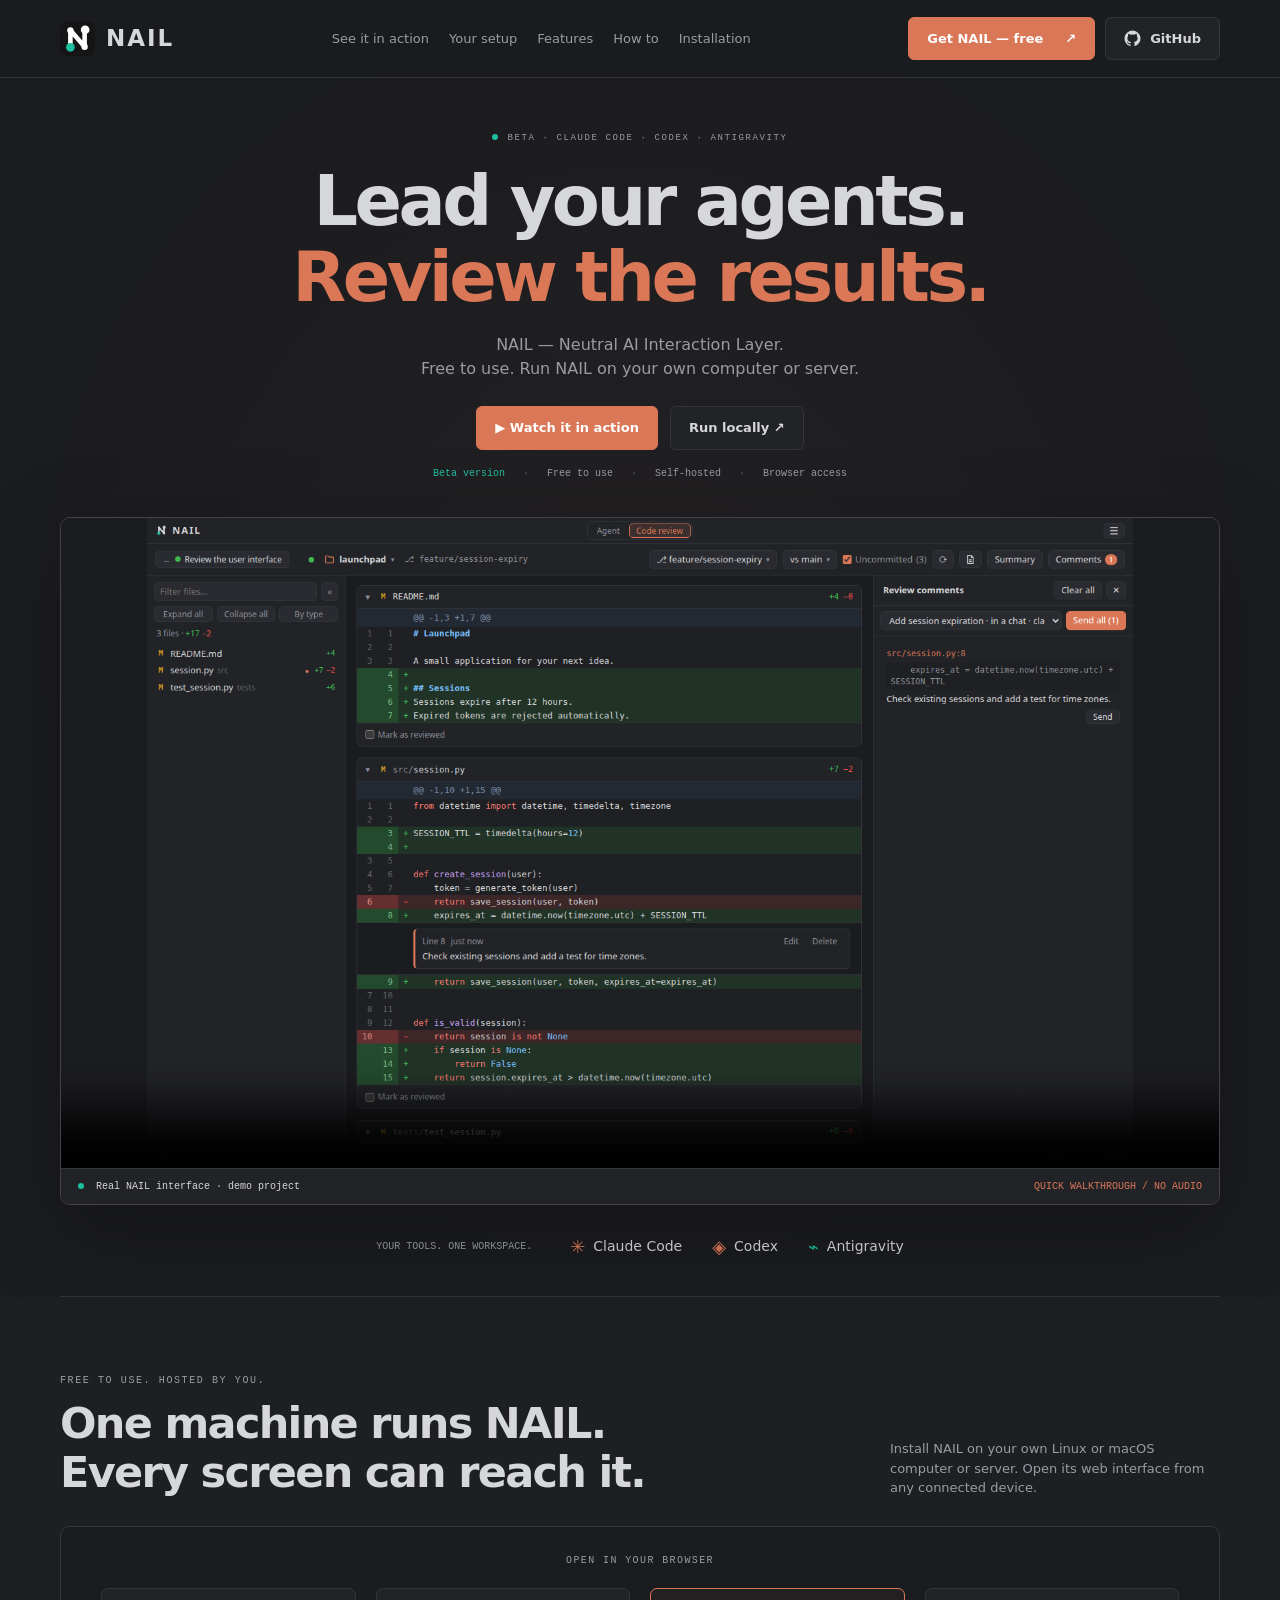
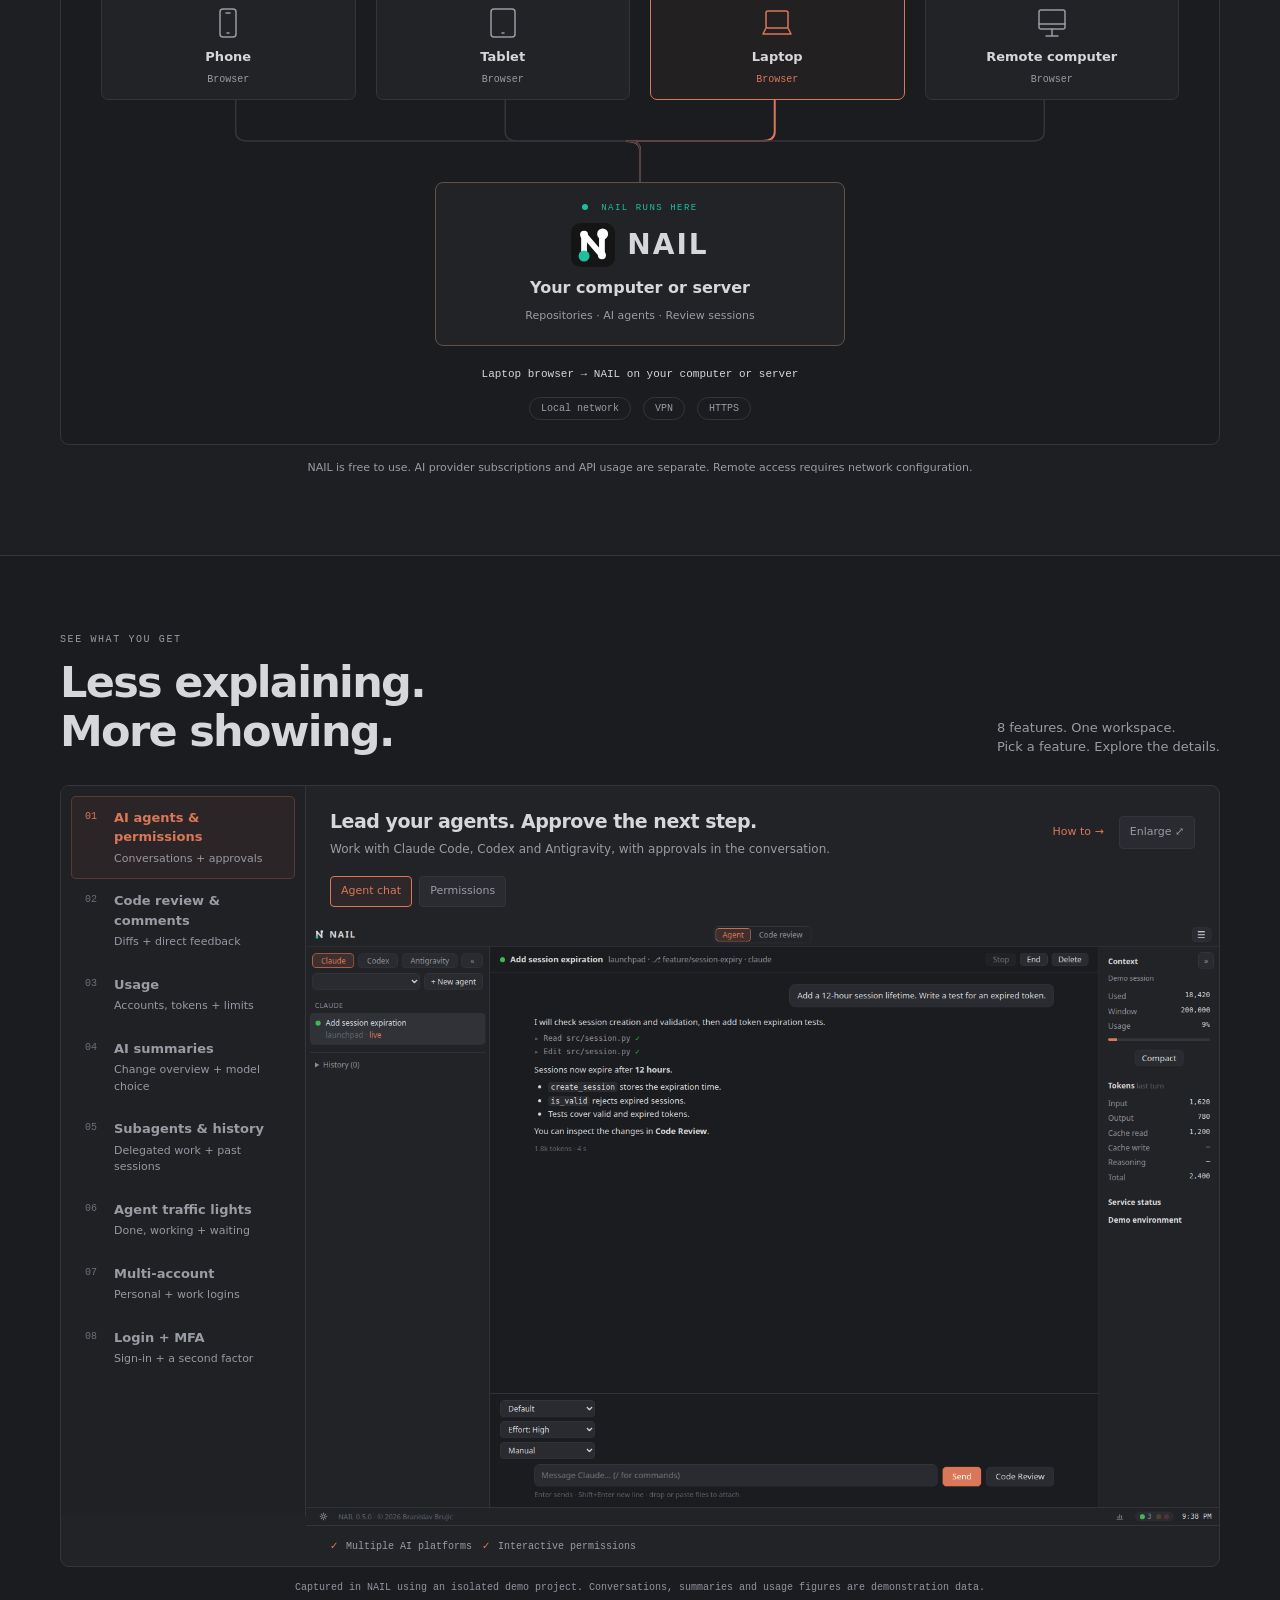
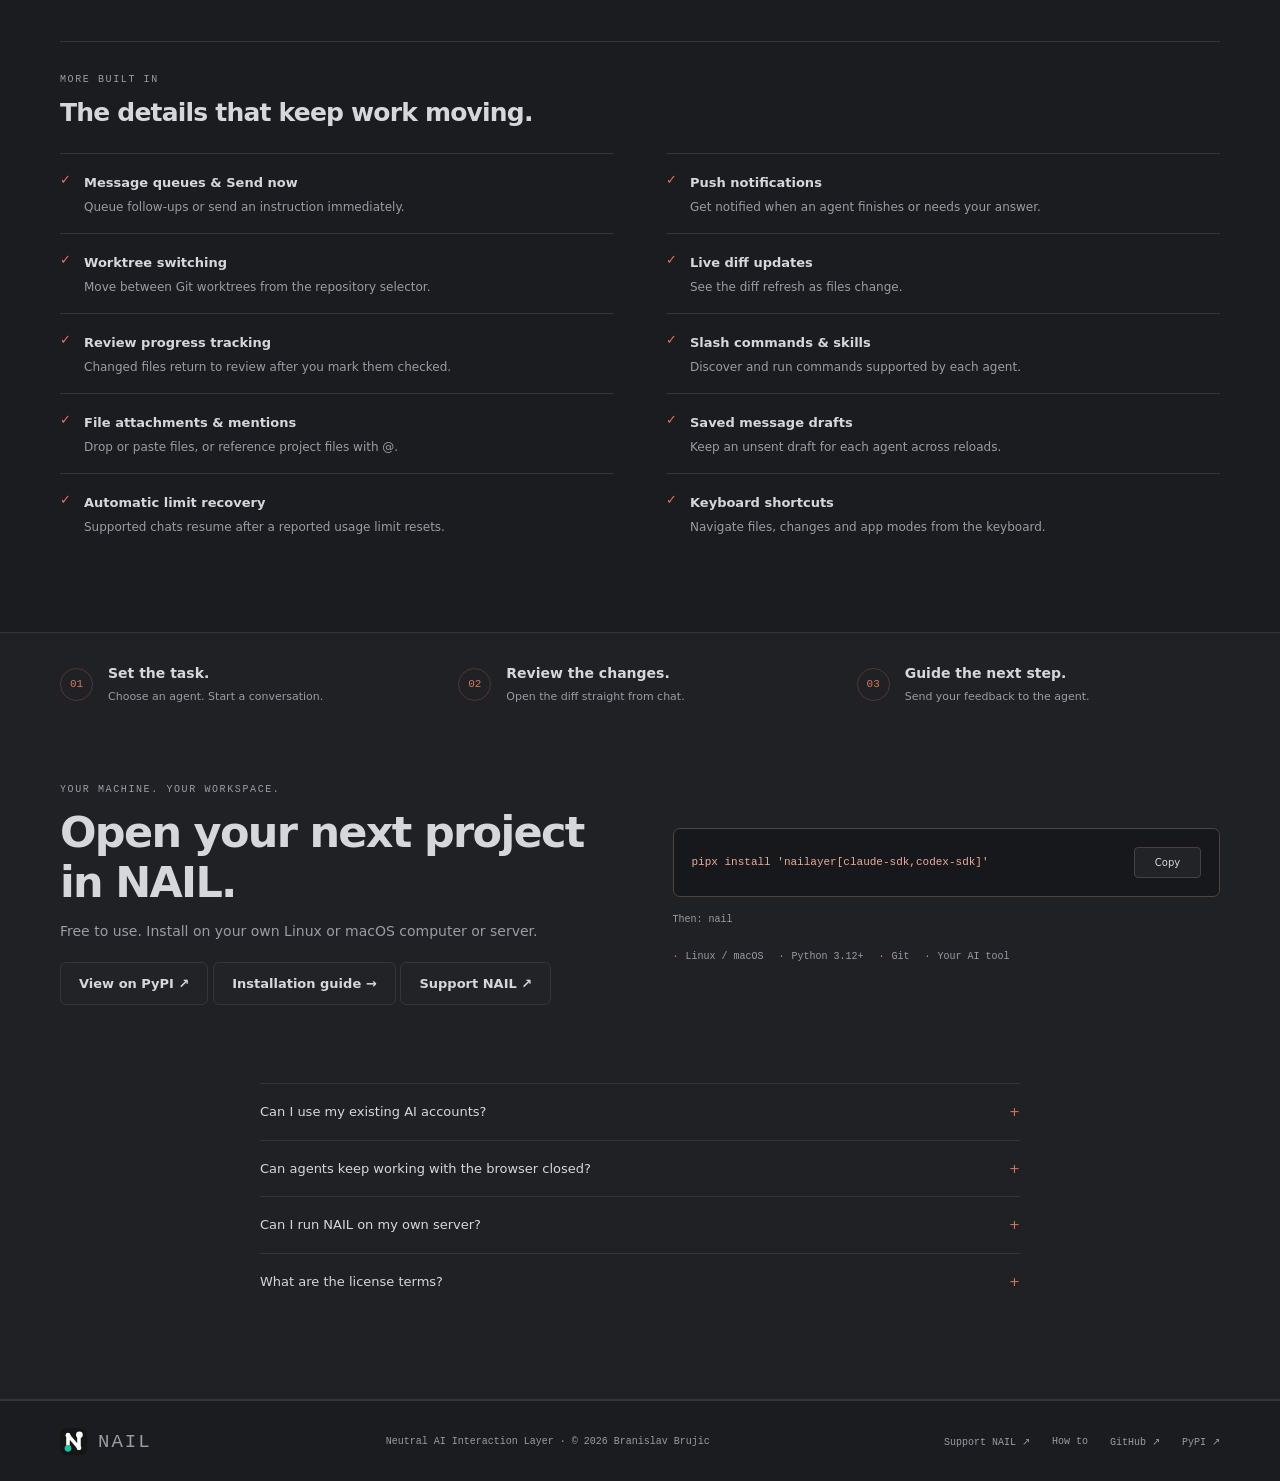
==== commit eed29953: "Add Ko-fi support links and funding configuration" ====
--- a/index.html
+++ b/index.html
@@ -19,9 +19,9 @@
 <div class="feature-panel" id="feature-panel" role="tabpanel" aria-labelledby="tab-agents"><div class="feature-topline"><div aria-live="polite"><h3 id="feature-title">Lead your agents. Approve the next step.</h3><p id="feature-description">Work with Claude Code, Codex and Antigravity, with approvals in the conversation.</p></div><a class="feature-help" id="feature-help" href="how-to.html#chat">How to →</a><button class="zoom" id="zoom-feature" aria-label="Enlarge feature screenshot">Enlarge ⤢</button></div><div class="feature-subviews" id="feature-subviews" role="group" aria-label="Screenshots for this feature"></div><button class="shot-button" id="feature-image-button" aria-label="Open full-size application screenshot"><img id="feature-image" src="assets/agents-en.png" alt="Real NAIL agent mode: conversation, platform tabs and context panel." width="1440" height="950" loading="lazy"></button><div class="feature-pills" id="feature-pills"><span>Multiple AI platforms</span><span>Interactive permissions</span></div></div></div><p class="gallery-note">Captured in NAIL using an isolated demo project. Conversations, summaries and usage figures are demonstration data.</p>
 <div class="extra-features" aria-labelledby="extra-features-title"><div class="eyebrow">MORE BUILT IN</div><h3 id="extra-features-title">The details that keep work moving.</h3><ul class="extra-feature-list"><li><span class="extra-check" aria-hidden="true">✓</span><div><strong>Message queues & Send now</strong><p>Queue follow-ups or send an instruction immediately.</p></div></li><li><span class="extra-check" aria-hidden="true">✓</span><div><strong>Push notifications</strong><p>Get notified when an agent finishes or needs your answer.</p></div></li><li><span class="extra-check" aria-hidden="true">✓</span><div><strong>Worktree switching</strong><p>Move between Git worktrees from the repository selector.</p></div></li><li><span class="extra-check" aria-hidden="true">✓</span><div><strong>Live diff updates</strong><p>See the diff refresh as files change.</p></div></li><li><span class="extra-check" aria-hidden="true">✓</span><div><strong>Review progress tracking</strong><p>Changed files return to review after you mark them checked.</p></div></li><li><span class="extra-check" aria-hidden="true">✓</span><div><strong>Slash commands & skills</strong><p>Discover and run commands supported by each agent.</p></div></li><li><span class="extra-check" aria-hidden="true">✓</span><div><strong>File attachments & mentions</strong><p>Drop or paste files, or reference project files with @.</p></div></li><li><span class="extra-check" aria-hidden="true">✓</span><div><strong>Saved message drafts</strong><p>Keep an unsent draft for each agent across reloads.</p></div></li><li><span class="extra-check" aria-hidden="true">✓</span><div><strong>Automatic limit recovery</strong><p>Supported chats resume after a reported usage limit resets.</p></div></li><li><span class="extra-check" aria-hidden="true">✓</span><div><strong>Keyboard shortcuts</strong><p>Navigate files, changes and app modes from the keyboard.</p></div></li></ul></div></div></section>
 <div class="workflow"><div class="wrap workflow-inner"><div class="flow"><span class="flow-number">01</span><div><strong>Set the task.</strong><small>Choose an agent. Start a conversation.</small></div></div><div class="flow"><span class="flow-number">02</span><div><strong>Review the changes.</strong><small>Open the diff straight from chat.</small></div></div><div class="flow"><span class="flow-number">03</span><div><strong>Guide the next step.</strong><small>Send your feedback to the agent.</small></div></div></div>
-<section id="installation"><div class="wrap install"><div><div class="eyebrow">YOUR MACHINE. YOUR WORKSPACE.</div><h2>Open your next project<br>in NAIL.</h2><p>Free to use. Install on your own Linux or macOS computer or server.</p><a class="btn" href="https://pypi.org/project/nailayer/" target="_blank" rel="noopener noreferrer">View on PyPI ↗</a> <a class="btn" href="how-to.html#install">Installation guide →</a></div><div><div class="command"><code id="install-command">pipx install 'nailayer[claude-sdk,codex-sdk]'</code><button id="copy-install">Copy</button></div><div class="install-hint" id="copy-status" aria-live="polite">Then: nail</div><div class="requirements"><span>Linux / macOS</span><span>Python 3.12+</span><span>Git</span><span>Your AI tool</span></div></div></div></section>
+<section id="installation"><div class="wrap install"><div><div class="eyebrow">YOUR MACHINE. YOUR WORKSPACE.</div><h2>Open your next project<br>in NAIL.</h2><p>Free to use. Install on your own Linux or macOS computer or server.</p><a class="btn" href="https://pypi.org/project/nailayer/" target="_blank" rel="noopener noreferrer">View on PyPI ↗</a> <a class="btn" href="how-to.html#install">Installation guide →</a> <a class="btn" href="https://ko-fi.com/branislavbrujic" target="_blank" rel="noopener noreferrer">Support NAIL ↗</a></div><div><div class="command"><code id="install-command">pipx install 'nailayer[claude-sdk,codex-sdk]'</code><button id="copy-install">Copy</button></div><div class="install-hint" id="copy-status" aria-live="polite">Then: nail</div><div class="requirements"><span>Linux / macOS</span><span>Python 3.12+</span><span>Git</span><span>Your AI tool</span></div></div></div></section>
 <div class="wrap"><div class="faq"><details><summary>Can I use my existing AI accounts?</summary><p>Yes. Supported CLI integrations reuse existing sign-ins, as do the Claude and Codex SDK adapters. The optional Antigravity SDK uses separate API or Vertex/ADC credentials. NAIL does not include an AI service subscription.</p></details><details><summary>Can agents keep working with the browser closed?</summary><p>Yes. Chats and queued messages stay active while the NAIL server is running. Resuming work, approvals and limit tracking depend on the integration.</p></details><details><summary>Can I run NAIL on my own server?</summary><p>Yes. User roles, MFA, HTTPS and an optional bubblewrap sandbox are available. You can also use a local Ollama model for AI summaries.</p></details><details><summary>What are the license terms?</summary><p>Free to use, modify and share, including within companies. The license does not permit selling the application on its own or as part of another product or paid service. See the full license included with the package.</p></details></div></div>
-</main><footer><div class="wrap footer-inner"><a class="brand" href="#"><img src="assets/nail.svg" width="27" height="27" alt="">NAIL</a><p>Neutral AI Interaction Layer · © 2026 <a href="https://branislav.brujic.com" target="_blank" rel="noopener noreferrer">Branislav Brujic</a></p><div class="footer-actions"><a href="how-to.html">How to</a><a href="https://github.com/branislav-brujic/nail" id="github-footer" aria-label="GitHub repository" target="_blank" rel="noopener noreferrer">GitHub ↗</a><a href="https://pypi.org/project/nailayer/" target="_blank" rel="noopener noreferrer">PyPI ↗</a></div></div></footer>
+</main><footer><div class="wrap footer-inner"><a class="brand" href="#"><img src="assets/nail.svg" width="27" height="27" alt="">NAIL</a><p>Neutral AI Interaction Layer · © 2026 <a href="https://branislav.brujic.com" target="_blank" rel="noopener noreferrer">Branislav Brujic</a></p><div class="footer-actions"><a href="https://ko-fi.com/branislavbrujic" target="_blank" rel="noopener noreferrer">Support NAIL ↗</a><a href="how-to.html">How to</a><a href="https://github.com/branislav-brujic/nail" id="github-footer" aria-label="GitHub repository" target="_blank" rel="noopener noreferrer">GitHub ↗</a><a href="https://pypi.org/project/nailayer/" target="_blank" rel="noopener noreferrer">PyPI ↗</a></div></div></footer>
 <dialog class="zoom-dialog" id="image-dialog" aria-labelledby="dialog-title"><div class="dialog-top"><span id="dialog-title">NAIL interface</span><button id="close-dialog" aria-label="Close full-size image">Close ×</button></div><img id="dialog-image" alt="Full-size NAIL application screenshot"></dialog>
 <script>
 const features=[{"id": "agents", "label": "AI agents & permissions", "small": "Conversations + approvals", "title": "Lead your agents. Approve the next step.", "description": "Work with Claude Code, Codex and Antigravity, with approvals in the conversation.", "pills": ["Multiple AI platforms", "Interactive permissions"], "shots": [{"image": "agents", "label": "Agent chat", "alt": "Real NAIL agent chat with platform tabs and completed tools."}, {"image": "permissions", "label": "Permissions", "alt": "Real NAIL permission request with Allow, Always allow and Deny."}]}, {"id": "review", "label": "Code review & comments", "small": "Diffs + direct feedback", "title": "Review the code. Send the feedback.", "description": "Inspect the diff, comment on exact lines and send your feedback to an agent.", "pills": ["Git branch comparisons", "Inline comments to agents"], "shots": [{"image": "comments", "label": "Review comments", "alt": "Real NAIL inline review comments and Send all panel."}, {"image": "one-file", "label": "Single-file view", "alt": "Real NAIL single-file diff with branch comparison and change navigation."}]}, {"id": "usage", "label": "Usage", "small": "Accounts, tokens + limits", "title": "See your AI usage in one window.", "description": "Switch providers to view recorded usage and available account limits.", "pills": ["Per-account usage", "Available rate limits"], "shots": [{"image": "usage", "label": "Claude Code usage", "alt": "Real NAIL Usage window showing Personal and Work account limits and token totals over 5 hours, today and 7 days."}, {"image": "usage-codex", "label": "Codex usage", "alt": "Real NAIL Codex Usage window showing reported limits and token totals."}]}, {"id": "summary", "label": "AI summaries", "small": "Change overview + model choice", "title": "Understand the changes before diving in.", "description": "See the purpose, key changes and areas that need a closer look.", "pills": ["AI diff summary", "Choose your summary model"], "shots": [{"image": "summary", "label": "Change summary", "alt": "Real NAIL Summary dialog describing code changes and review considerations."}, {"image": "settings", "label": "Model selection", "alt": "Real NAIL Settings with AI provider and summary model selection."}]}, {"id": "subagents-history", "label": "Subagents & history", "small": "Delegated work + past sessions", "title": "Follow every task. Keep the history.", "description": "See subagent progress beneath its parent and return to earlier conversations.", "pills": ["Subagent status", "Conversation history"], "shots": [{"image": "history", "label": "Subagents & history", "alt": "Real NAIL sidebar showing delegated subagents and expanded conversation history grouped by account."}, {"image": "subagents", "label": "Active subagents", "alt": "Real NAIL running and completed subagents under their parent agent."}]}, {"id": "traffic-lights", "label": "Agent traffic lights", "small": "Done, working + waiting", "title": "Know which agent needs you.", "description": "Green is done. Yellow is working. Red means waiting or blocked.", "pills": ["Cross-agent status", "Open the relevant conversation"], "shots": [{"image": "traffic-lights", "label": "Agent status", "alt": "Real NAIL traffic light popup listing completed, working and waiting agents."}]}, {"id": "multi-account", "label": "Multi-account", "small": "Personal + work logins", "title": "Keep all your AI accounts together.", "description": "Manage accounts across Claude Code, Codex and Antigravity in one workspace.", "pills": ["Multiple AI accounts", "Agents grouped by account"], "shots": [{"image": "multi-account", "label": "Personal & work accounts", "alt": "Real NAIL account selector and agents grouped under Personal and Work logins."}]}, {"id": "login-mfa", "label": "Login + MFA", "small": "Sign-in + a second factor", "title": "Protect access with a second factor.", "description": "Sign in with your password, then use an authenticator code or a recovery code.", "pills": ["Password sign-in", "Authenticator and recovery codes"], "shots": [{"image": "login-mfa", "label": "MFA challenge", "alt": "Real NAIL sign-in form requesting an authenticator or recovery code after a valid password."}, {"image": "login", "label": "Login", "alt": "Real NAIL login form with name, password and Remember me controls."}]}];
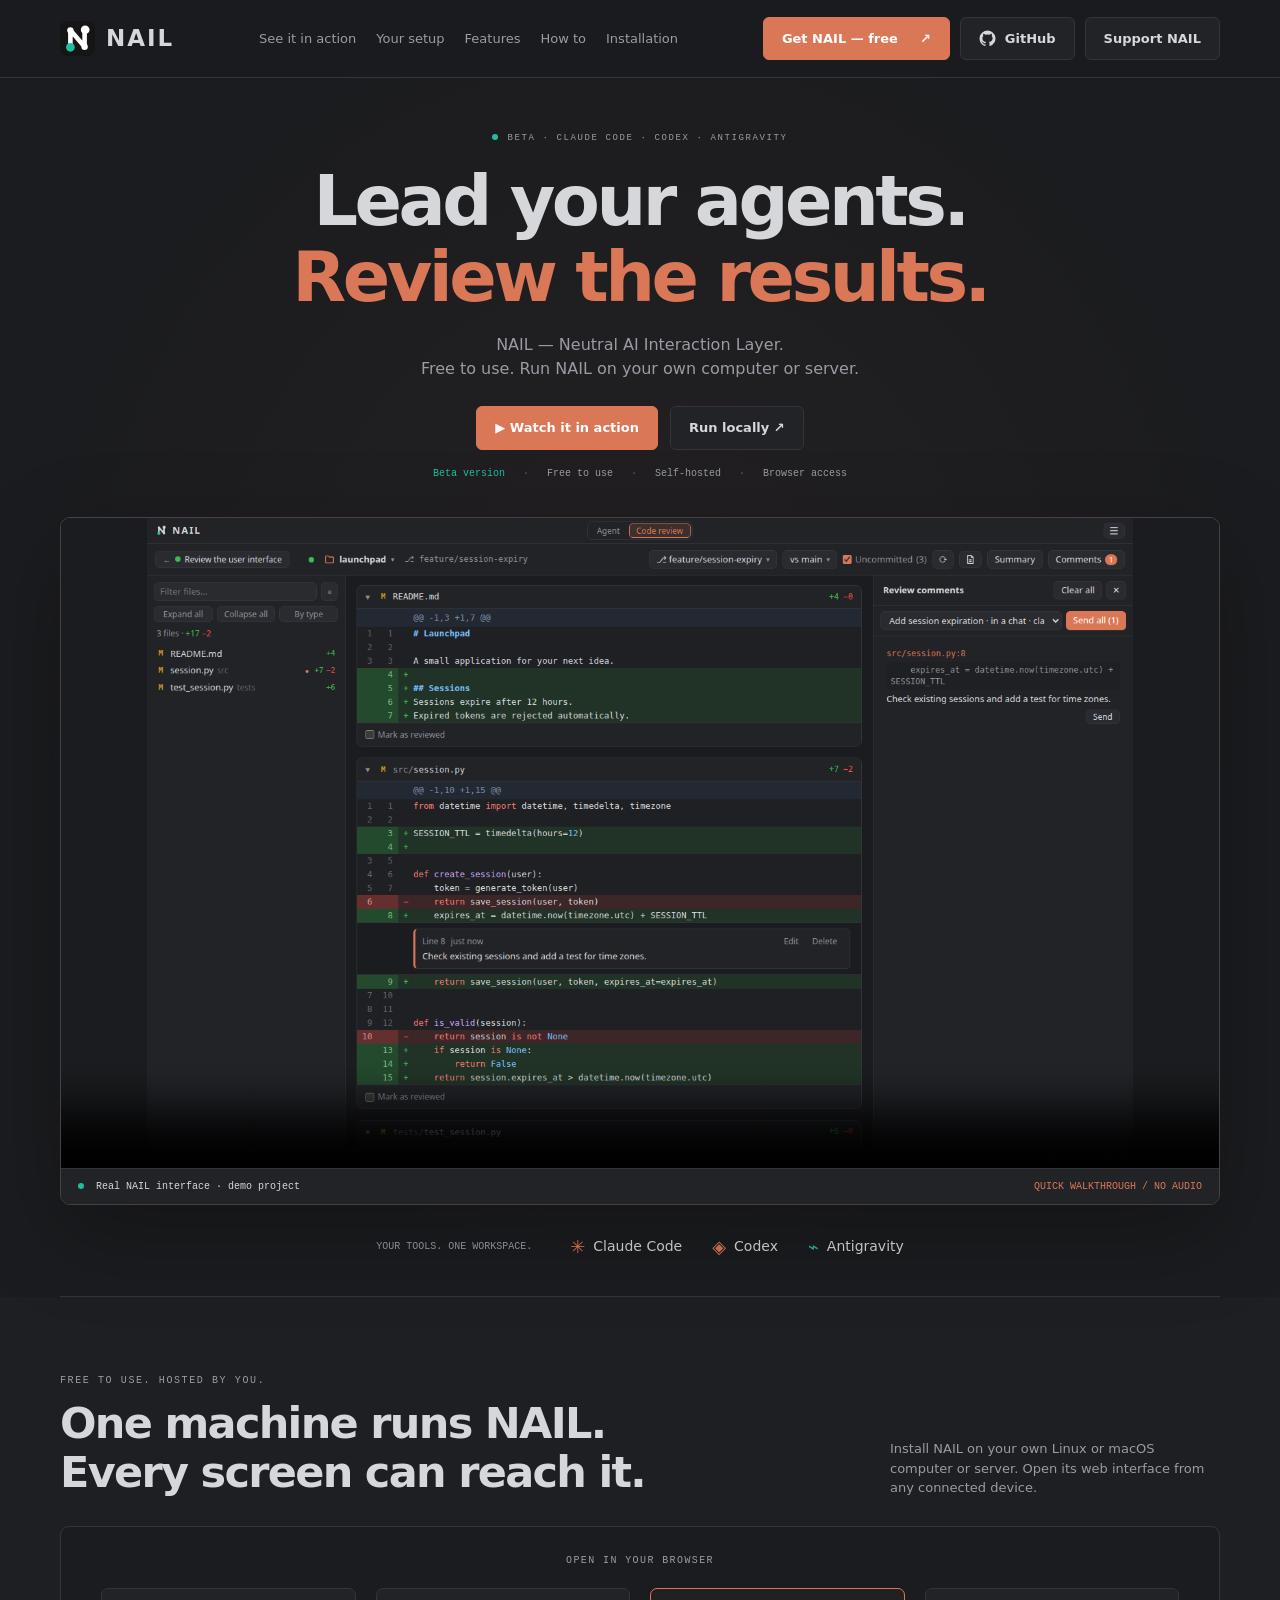
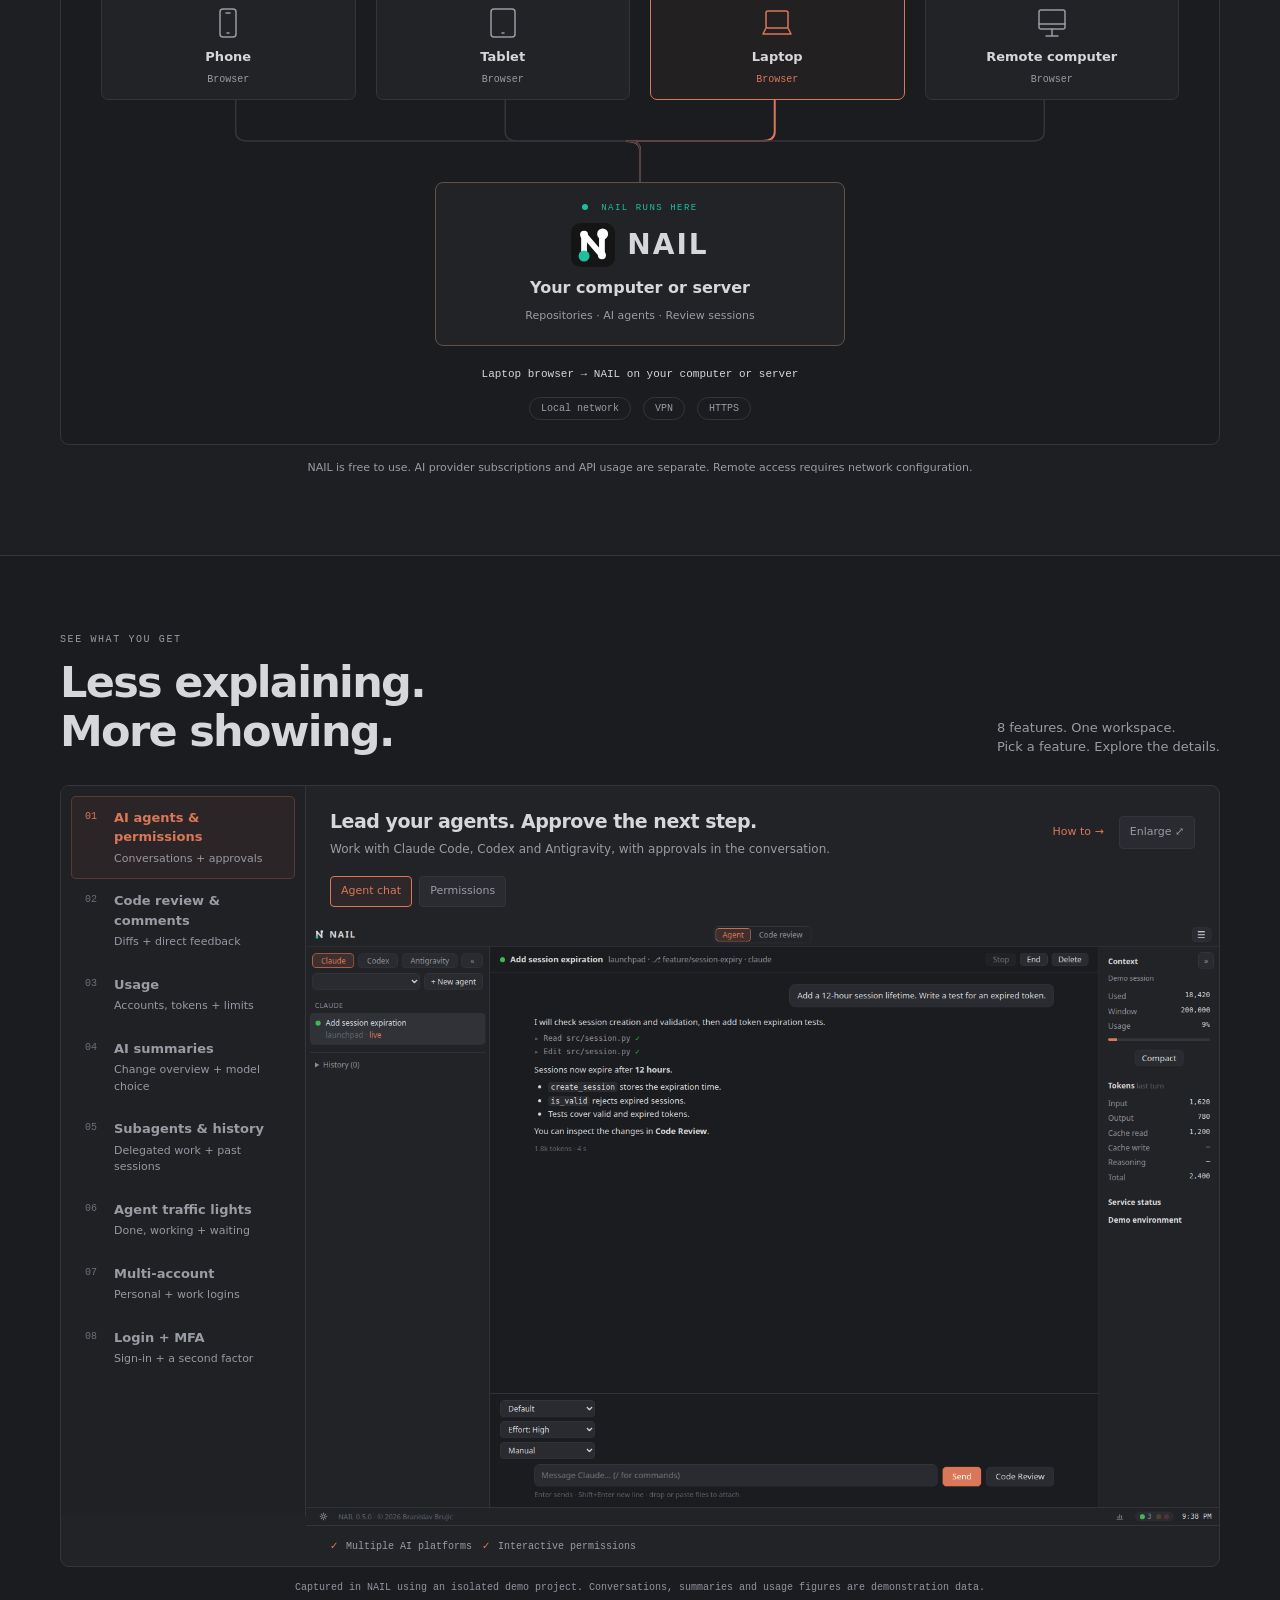
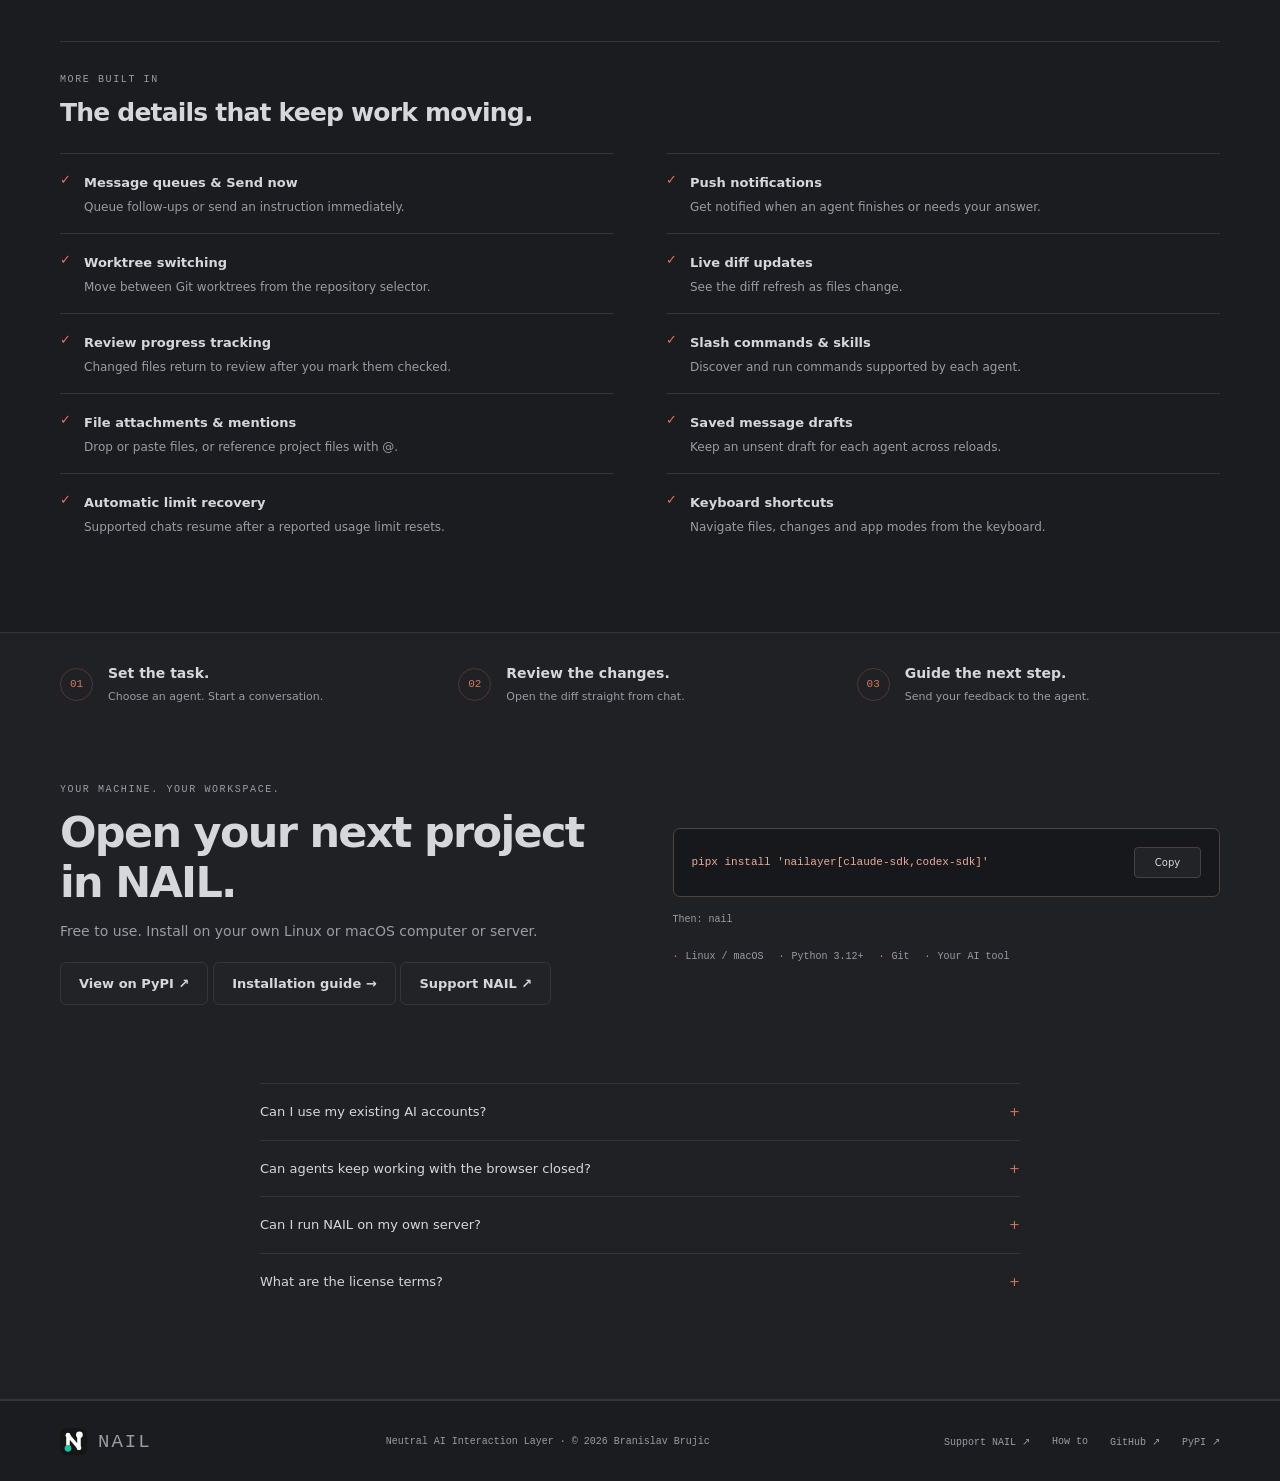
==== commit 09425bb4: "Add Support NAIL button after GitHub in headers" ====
--- a/index.html
+++ b/index.html
@@ -8,8 +8,8 @@
 .hero-actions{flex-wrap:wrap}.github-placeholder{gap:9px}
 .header-actions{display:flex;align-items:center;gap:10px;flex-shrink:0}.footer-actions{display:flex;align-items:center;gap:22px;font:10px var(--mono);color:var(--dim)}@media(max-width:650px){nav{gap:10px}.header-actions{gap:7px}.header-actions .btn{font-size:10px;padding:9px;gap:7px}.header-actions .btn svg{width:15px;height:15px}.footer-actions{gap:18px}}@media(max-width:360px){nav .brand{font-size:18px;gap:7px}nav .brand img{width:26px;height:26px}.header-actions .btn{font-size:9px;padding:8px;gap:6px}}
 .feature-help{font-size:11px;color:var(--accent);white-space:nowrap;margin-left:auto}.navlinks{gap:20px}@media(min-width:651px) and (max-width:1000px){.navlinks a[href="#walkthrough-demo"],.navlinks a[href="#installation"]{display:none}}@media(max-width:650px){.feature-topline{flex-wrap:wrap}.feature-topline>div{flex:1 1 100%}.feature-help{margin-left:0}}
-</style></head><body>
-<header><nav class="wrap" aria-label="Main navigation"><a class="brand" href="#" aria-label="NAIL home"><img src="assets/nail.svg" alt="" width="35" height="35">NAIL</a><div class="navlinks"><a href="#walkthrough-demo">See it in action</a><a href="#self-hosted">Your setup</a><a href="#features">Features</a><a href="how-to.html">How to</a><a href="#installation">Installation</a></div><div class="header-actions"><a class="btn primary" href="#installation">Get NAIL — free <span>↗</span></a><a class="btn github-placeholder" id="github-link" href="https://github.com/branislav-brujic/nail" aria-label="GitHub repository" target="_blank" rel="noopener noreferrer"><svg width="17" height="17" viewBox="0 0 24 24" fill="currentColor" aria-hidden="true"><path d="M12 .75a11.25 11.25 0 0 0-3.558 21.923c.563.105.769-.244.769-.542 0-.267-.01-.975-.015-1.914-3.13.68-3.79-1.508-3.79-1.508-.511-1.3-1.25-1.646-1.25-1.646-1.022-.699.077-.685.077-.685 1.13.08 1.725 1.16 1.725 1.16 1.005 1.722 2.638 1.225 3.28.937.102-.729.393-1.226.715-1.508-2.498-.284-5.124-1.249-5.124-5.56 0-1.228.439-2.232 1.16-3.019-.116-.284-.503-1.429.11-2.978 0 0 .945-.303 3.094 1.153a10.8 10.8 0 0 1 5.63 0c2.148-1.456 3.091-1.153 3.091-1.153.615 1.549.228 2.694.112 2.978.722.787 1.158 1.791 1.158 3.019 0 4.322-2.63 5.273-5.136 5.551.404.349.765 1.034.765 2.084 0 1.505-.014 2.719-.014 3.089 0 .3.203.653.774.542A11.25 11.25 0 0 0 12 .75Z"/></svg>GitHub</a></div></nav></header>
+@media(max-width:600px){.header-actions{gap:6px}.header-actions .btn{padding:9px 10px;font-size:11px}.header-actions .support-link{white-space:nowrap}}</style></head><body>
+<header><nav class="wrap" aria-label="Main navigation"><a class="brand" href="#" aria-label="NAIL home"><img src="assets/nail.svg" alt="" width="35" height="35">NAIL</a><div class="navlinks"><a href="#walkthrough-demo">See it in action</a><a href="#self-hosted">Your setup</a><a href="#features">Features</a><a href="how-to.html">How to</a><a href="#installation">Installation</a></div><div class="header-actions"><a class="btn primary" href="#installation">Get NAIL — free <span>↗</span></a><a class="btn github-placeholder" id="github-link" href="https://github.com/branislav-brujic/nail" aria-label="GitHub repository" target="_blank" rel="noopener noreferrer"><svg width="17" height="17" viewBox="0 0 24 24" fill="currentColor" aria-hidden="true"><path d="M12 .75a11.25 11.25 0 0 0-3.558 21.923c.563.105.769-.244.769-.542 0-.267-.01-.975-.015-1.914-3.13.68-3.79-1.508-3.79-1.508-.511-1.3-1.25-1.646-1.25-1.646-1.022-.699.077-.685.077-.685 1.13.08 1.725 1.16 1.725 1.16 1.005 1.722 2.638 1.225 3.28.937.102-.729.393-1.226.715-1.508-2.498-.284-5.124-1.249-5.124-5.56 0-1.228.439-2.232 1.16-3.019-.116-.284-.503-1.429.11-2.978 0 0 .945-.303 3.094 1.153a10.8 10.8 0 0 1 5.63 0c2.148-1.456 3.091-1.153 3.091-1.153.615 1.549.228 2.694.112 2.978.722.787 1.158 1.791 1.158 3.019 0 4.322-2.63 5.273-5.136 5.551.404.349.765 1.034.765 2.084 0 1.505-.014 2.719-.014 3.089 0 .3.203.653.774.542A11.25 11.25 0 0 0 12 .75Z"/></svg>GitHub</a><a class="btn support-link" href="https://ko-fi.com/branislavbrujic" target="_blank" rel="noopener noreferrer">Support NAIL</a></div></nav></header>
 <main><div class="hero"><div class="wrap"><div class="eyebrow"><i class="lamp"></i>BETA · CLAUDE CODE · CODEX · ANTIGRAVITY</div><h1>Lead your agents.<br><span>Review the results.</span></h1><p class="hero-copy">NAIL — Neutral AI Interaction Layer.<br>Free to use. Run NAIL on your own computer or server.</p><div class="hero-actions"><button class="btn primary" id="watch-video">▶ Watch it in action</button><a class="btn" href="#installation">Run locally ↗</a></div><p class="hosting-promise"><span>Beta version</span><span>Free to use</span><span>Self-hosted</span><span>Browser access</span></p>
 <div class="film" id="walkthrough-demo"><video id="walkthrough" controls muted playsinline preload="metadata" poster="assets/comments-en.png" width="1440" height="950" aria-label="A short walkthrough of the real NAIL interface using a demo project"><source src="assets/nail-walkthrough-en.mp4" type="video/mp4"><track kind="captions" src="assets/walkthrough-en.vtt" srclang="en" label="English">Your browser does not support video. <a href="assets/nail-walkthrough-en.mp4">Download the video</a>.</video><div class="film-bar"><strong><i class="lamp"></i> &nbsp;Real NAIL interface · demo project</strong><span class="play-tag">QUICK WALKTHROUGH / NO AUDIO</span></div></div>
 <div class="providers"><small>YOUR TOOLS. ONE WORKSPACE.</small><span class="provider"><i>✳</i> Claude Code</span><span class="provider"><i>◈</i> Codex</span><span class="provider"><i>⌁</i> Antigravity</span></div></div></div>
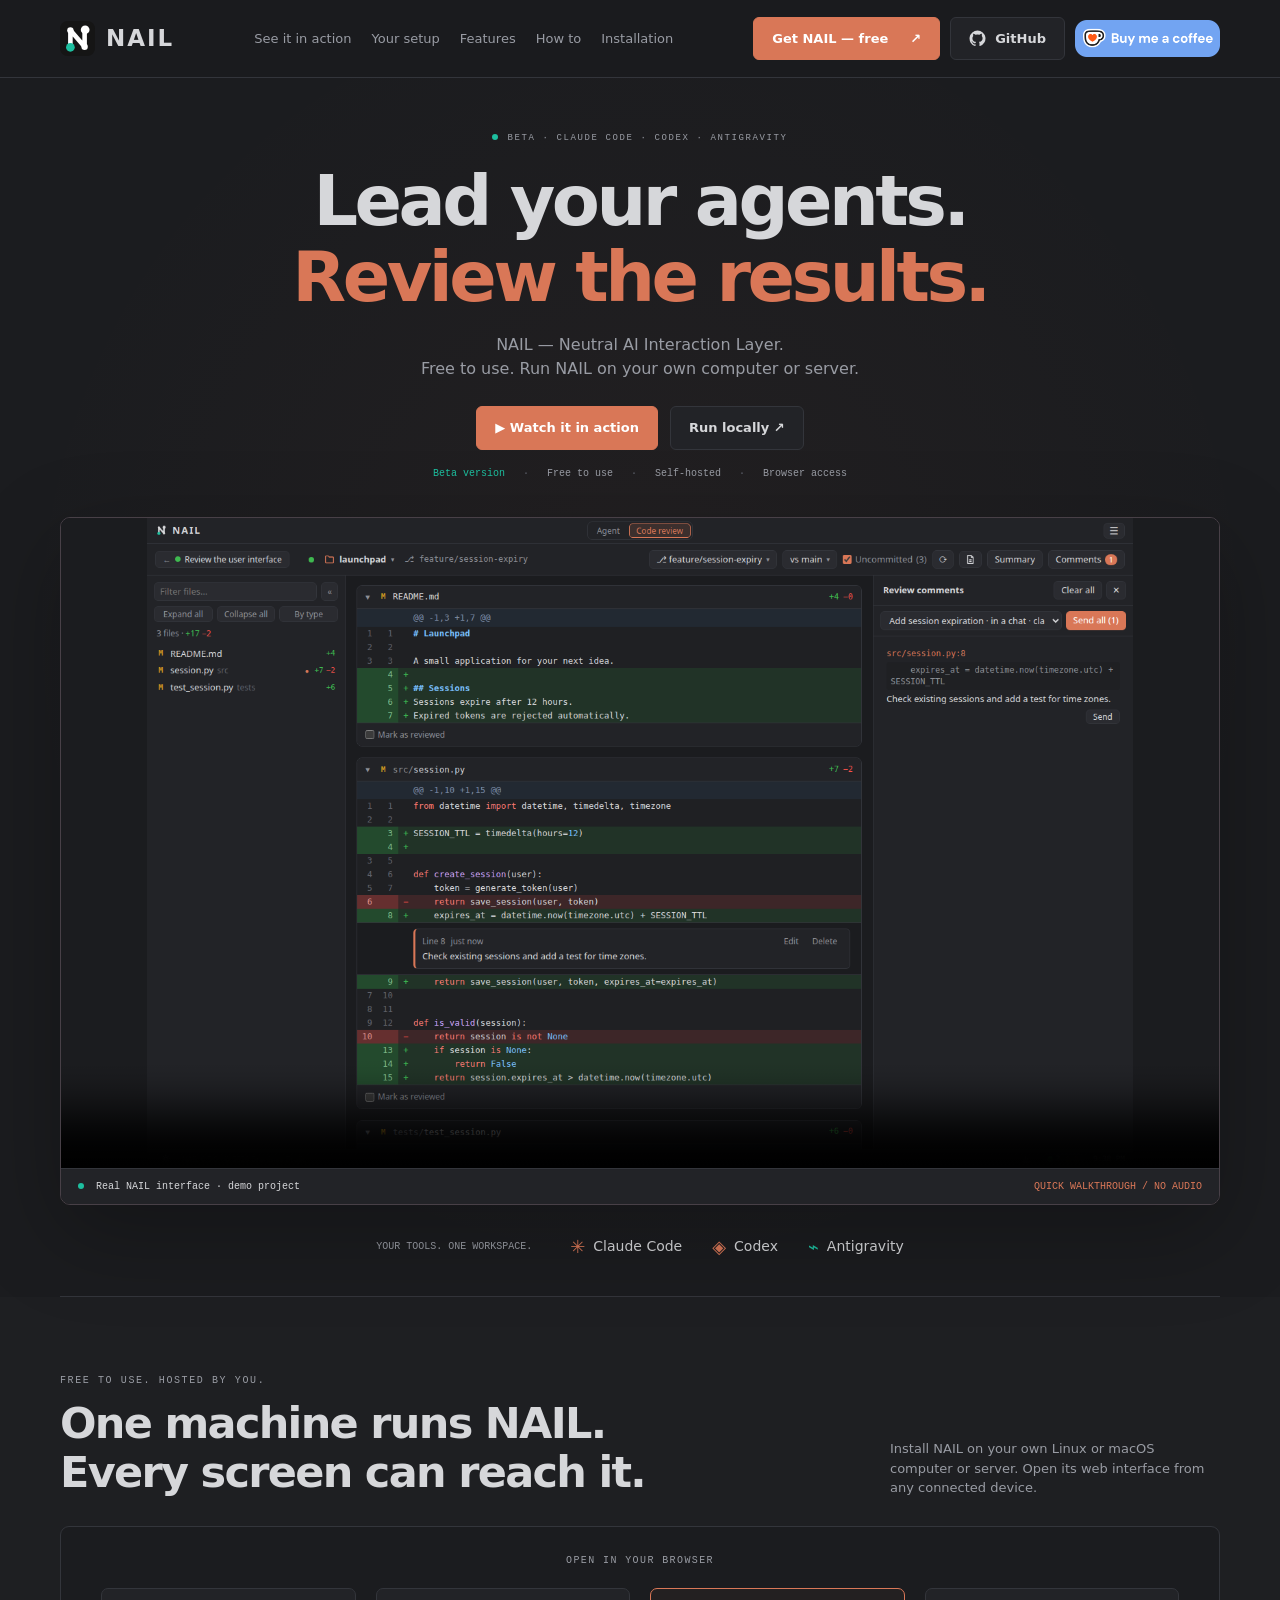
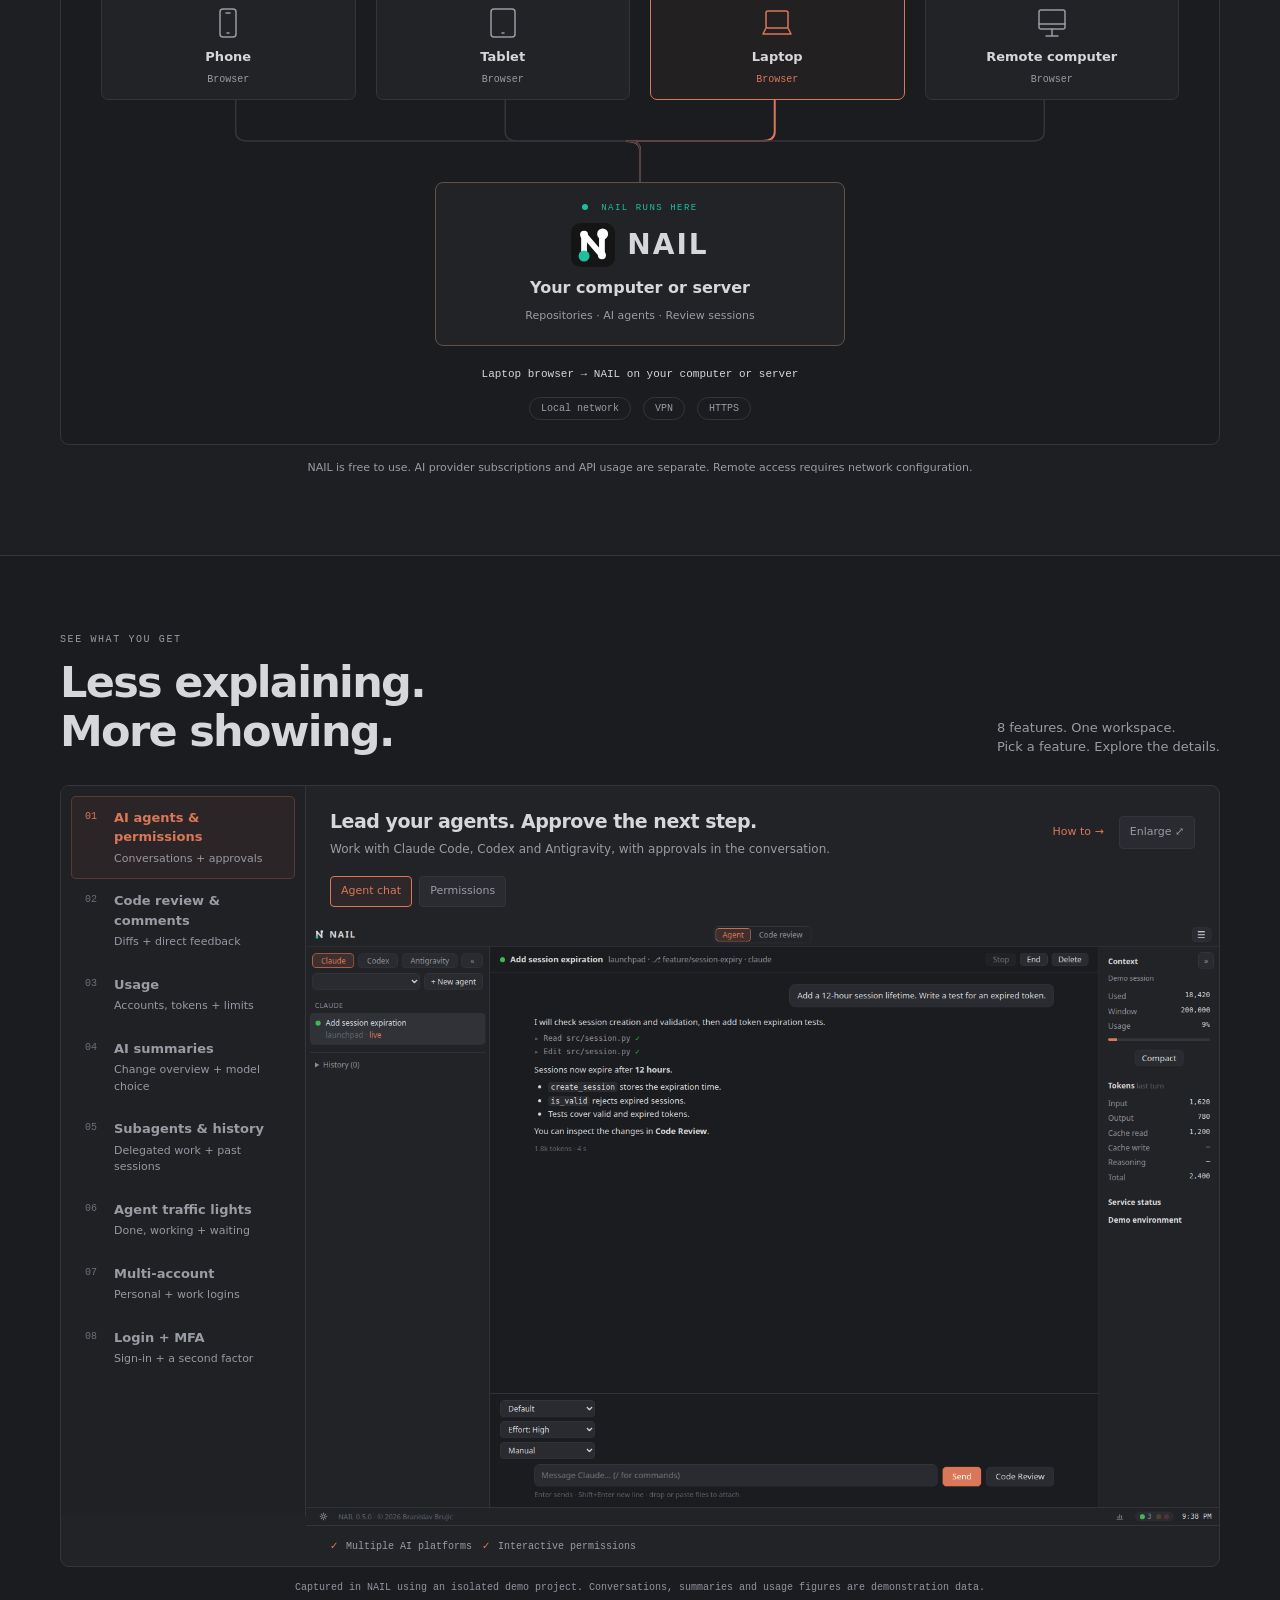
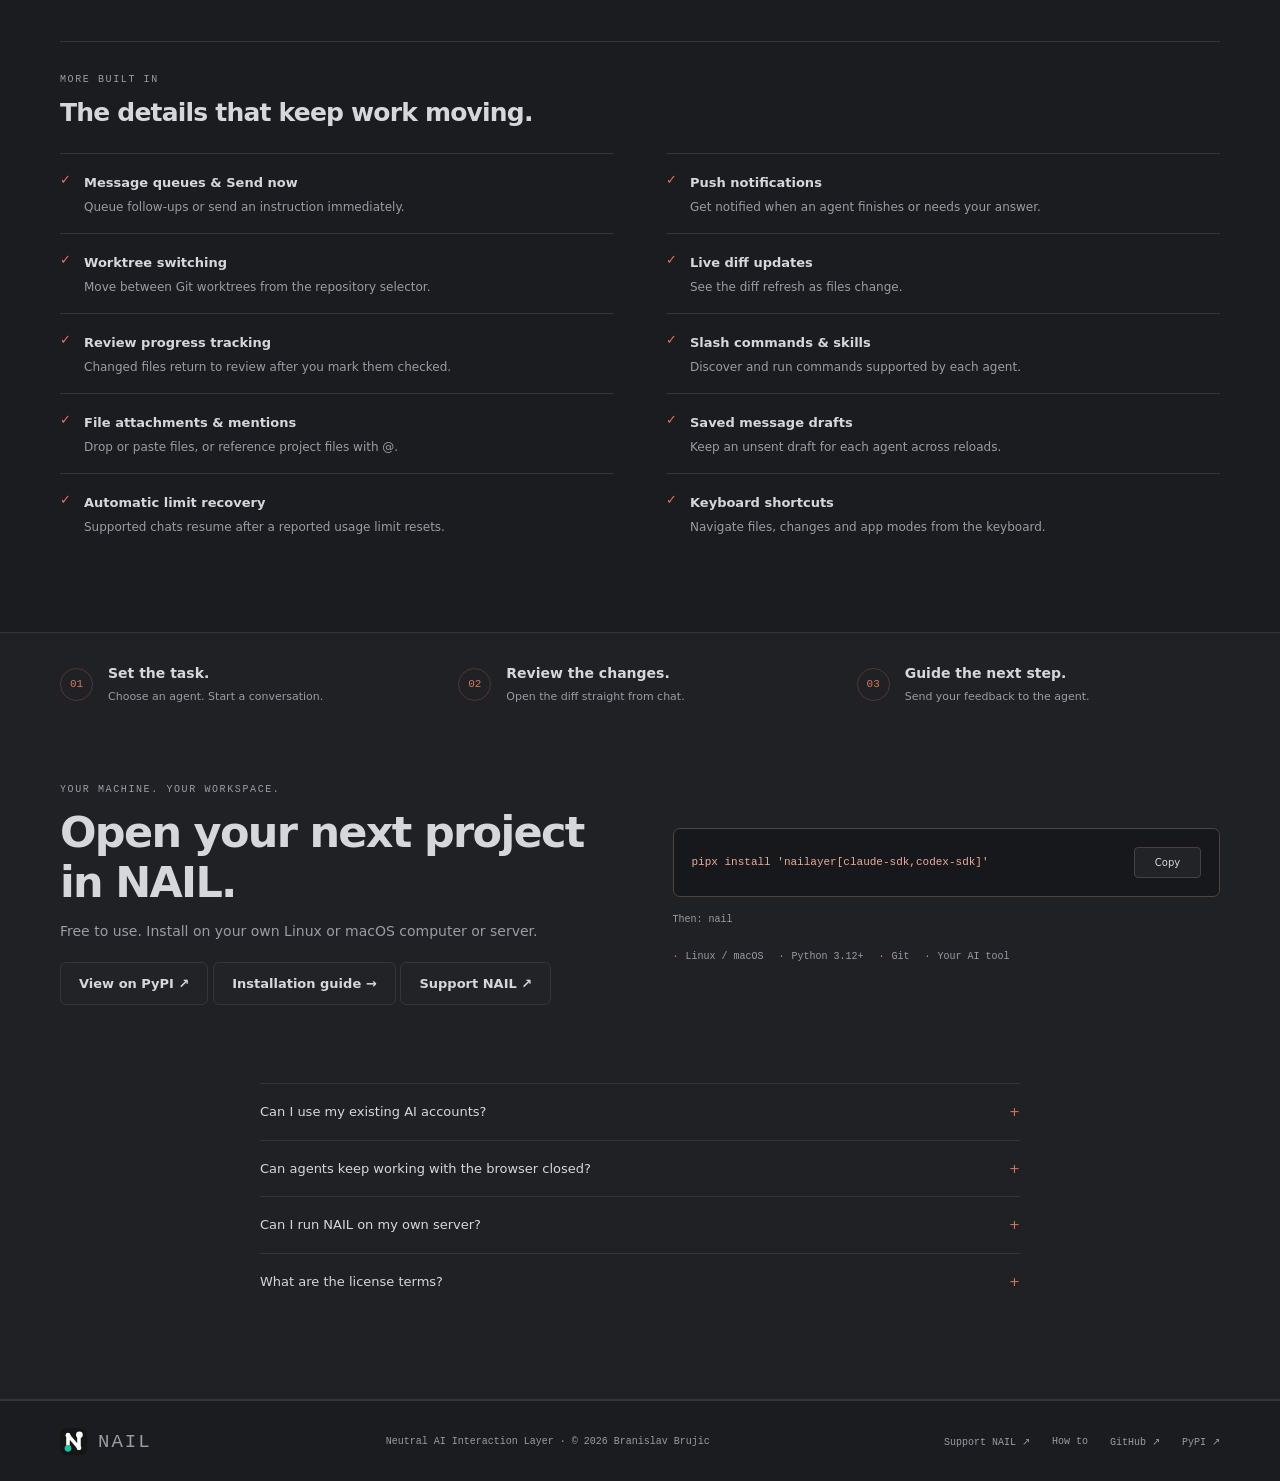
==== commit 966aad0d: "Use official Ko-fi image in website headers" ====
--- a/index.html
+++ b/index.html
@@ -8,8 +8,8 @@
 .hero-actions{flex-wrap:wrap}.github-placeholder{gap:9px}
 .header-actions{display:flex;align-items:center;gap:10px;flex-shrink:0}.footer-actions{display:flex;align-items:center;gap:22px;font:10px var(--mono);color:var(--dim)}@media(max-width:650px){nav{gap:10px}.header-actions{gap:7px}.header-actions .btn{font-size:10px;padding:9px;gap:7px}.header-actions .btn svg{width:15px;height:15px}.footer-actions{gap:18px}}@media(max-width:360px){nav .brand{font-size:18px;gap:7px}nav .brand img{width:26px;height:26px}.header-actions .btn{font-size:9px;padding:8px;gap:6px}}
 .feature-help{font-size:11px;color:var(--accent);white-space:nowrap;margin-left:auto}.navlinks{gap:20px}@media(min-width:651px) and (max-width:1000px){.navlinks a[href="#walkthrough-demo"],.navlinks a[href="#installation"]{display:none}}@media(max-width:650px){.feature-topline{flex-wrap:wrap}.feature-topline>div{flex:1 1 100%}.feature-help{margin-left:0}}
-@media(max-width:600px){.header-actions{gap:6px}.header-actions .btn{padding:9px 10px;font-size:11px}.header-actions .support-link{white-space:nowrap}}</style></head><body>
-<header><nav class="wrap" aria-label="Main navigation"><a class="brand" href="#" aria-label="NAIL home"><img src="assets/nail.svg" alt="" width="35" height="35">NAIL</a><div class="navlinks"><a href="#walkthrough-demo">See it in action</a><a href="#self-hosted">Your setup</a><a href="#features">Features</a><a href="how-to.html">How to</a><a href="#installation">Installation</a></div><div class="header-actions"><a class="btn primary" href="#installation">Get NAIL — free <span>↗</span></a><a class="btn github-placeholder" id="github-link" href="https://github.com/branislav-brujic/nail" aria-label="GitHub repository" target="_blank" rel="noopener noreferrer"><svg width="17" height="17" viewBox="0 0 24 24" fill="currentColor" aria-hidden="true"><path d="M12 .75a11.25 11.25 0 0 0-3.558 21.923c.563.105.769-.244.769-.542 0-.267-.01-.975-.015-1.914-3.13.68-3.79-1.508-3.79-1.508-.511-1.3-1.25-1.646-1.25-1.646-1.022-.699.077-.685.077-.685 1.13.08 1.725 1.16 1.725 1.16 1.005 1.722 2.638 1.225 3.28.937.102-.729.393-1.226.715-1.508-2.498-.284-5.124-1.249-5.124-5.56 0-1.228.439-2.232 1.16-3.019-.116-.284-.503-1.429.11-2.978 0 0 .945-.303 3.094 1.153a10.8 10.8 0 0 1 5.63 0c2.148-1.456 3.091-1.153 3.091-1.153.615 1.549.228 2.694.112 2.978.722.787 1.158 1.791 1.158 3.019 0 4.322-2.63 5.273-5.136 5.551.404.349.765 1.034.765 2.084 0 1.505-.014 2.719-.014 3.089 0 .3.203.653.774.542A11.25 11.25 0 0 0 12 .75Z"/></svg>GitHub</a><a class="btn support-link" href="https://ko-fi.com/branislavbrujic" target="_blank" rel="noopener noreferrer">Support NAIL</a></div></nav></header>
+@media(max-width:600px){.header-actions{gap:6px}.header-actions .btn{padding:9px 10px;font-size:11px}.header-actions .support-link{white-space:nowrap}}.header-actions .kofi-link{display:inline-flex;flex-shrink:0;align-items:center}.kofi-link img{display:block;width:145px;height:auto}@media(max-width:600px){.kofi-link img{width:110px}}@media(max-width:470px){nav .navlinks{display:none}.kofi-link img{width:100px}}</style></head><body>
+<header><nav class="wrap" aria-label="Main navigation"><a class="brand" href="#" aria-label="NAIL home"><img src="assets/nail.svg" alt="" width="35" height="35">NAIL</a><div class="navlinks"><a href="#walkthrough-demo">See it in action</a><a href="#self-hosted">Your setup</a><a href="#features">Features</a><a href="how-to.html">How to</a><a href="#installation">Installation</a></div><div class="header-actions"><a class="btn primary" href="#installation">Get NAIL — free <span>↗</span></a><a class="btn github-placeholder" id="github-link" href="https://github.com/branislav-brujic/nail" aria-label="GitHub repository" target="_blank" rel="noopener noreferrer"><svg width="17" height="17" viewBox="0 0 24 24" fill="currentColor" aria-hidden="true"><path d="M12 .75a11.25 11.25 0 0 0-3.558 21.923c.563.105.769-.244.769-.542 0-.267-.01-.975-.015-1.914-3.13.68-3.79-1.508-3.79-1.508-.511-1.3-1.25-1.646-1.25-1.646-1.022-.699.077-.685.077-.685 1.13.08 1.725 1.16 1.725 1.16 1.005 1.722 2.638 1.225 3.28.937.102-.729.393-1.226.715-1.508-2.498-.284-5.124-1.249-5.124-5.56 0-1.228.439-2.232 1.16-3.019-.116-.284-.503-1.429.11-2.978 0 0 .945-.303 3.094 1.153a10.8 10.8 0 0 1 5.63 0c2.148-1.456 3.091-1.153 3.091-1.153.615 1.549.228 2.694.112 2.978.722.787 1.158 1.791 1.158 3.019 0 4.322-2.63 5.273-5.136 5.551.404.349.765 1.034.765 2.084 0 1.505-.014 2.719-.014 3.089 0 .3.203.653.774.542A11.25 11.25 0 0 0 12 .75Z"/></svg>GitHub</a><a class="kofi-link" href="https://ko-fi.com/branislavbrujic" target="_blank" rel="noopener noreferrer" aria-label="Support NAIL on Ko-fi"><img src="assets/kofi-support.png" alt="Buy me a coffee on Ko-fi" width="145" height="37"></a></div></nav></header>
 <main><div class="hero"><div class="wrap"><div class="eyebrow"><i class="lamp"></i>BETA · CLAUDE CODE · CODEX · ANTIGRAVITY</div><h1>Lead your agents.<br><span>Review the results.</span></h1><p class="hero-copy">NAIL — Neutral AI Interaction Layer.<br>Free to use. Run NAIL on your own computer or server.</p><div class="hero-actions"><button class="btn primary" id="watch-video">▶ Watch it in action</button><a class="btn" href="#installation">Run locally ↗</a></div><p class="hosting-promise"><span>Beta version</span><span>Free to use</span><span>Self-hosted</span><span>Browser access</span></p>
 <div class="film" id="walkthrough-demo"><video id="walkthrough" controls muted playsinline preload="metadata" poster="assets/comments-en.png" width="1440" height="950" aria-label="A short walkthrough of the real NAIL interface using a demo project"><source src="assets/nail-walkthrough-en.mp4" type="video/mp4"><track kind="captions" src="assets/walkthrough-en.vtt" srclang="en" label="English">Your browser does not support video. <a href="assets/nail-walkthrough-en.mp4">Download the video</a>.</video><div class="film-bar"><strong><i class="lamp"></i> &nbsp;Real NAIL interface · demo project</strong><span class="play-tag">QUICK WALKTHROUGH / NO AUDIO</span></div></div>
 <div class="providers"><small>YOUR TOOLS. ONE WORKSPACE.</small><span class="provider"><i>✳</i> Claude Code</span><span class="provider"><i>◈</i> Codex</span><span class="provider"><i>⌁</i> Antigravity</span></div></div></div>
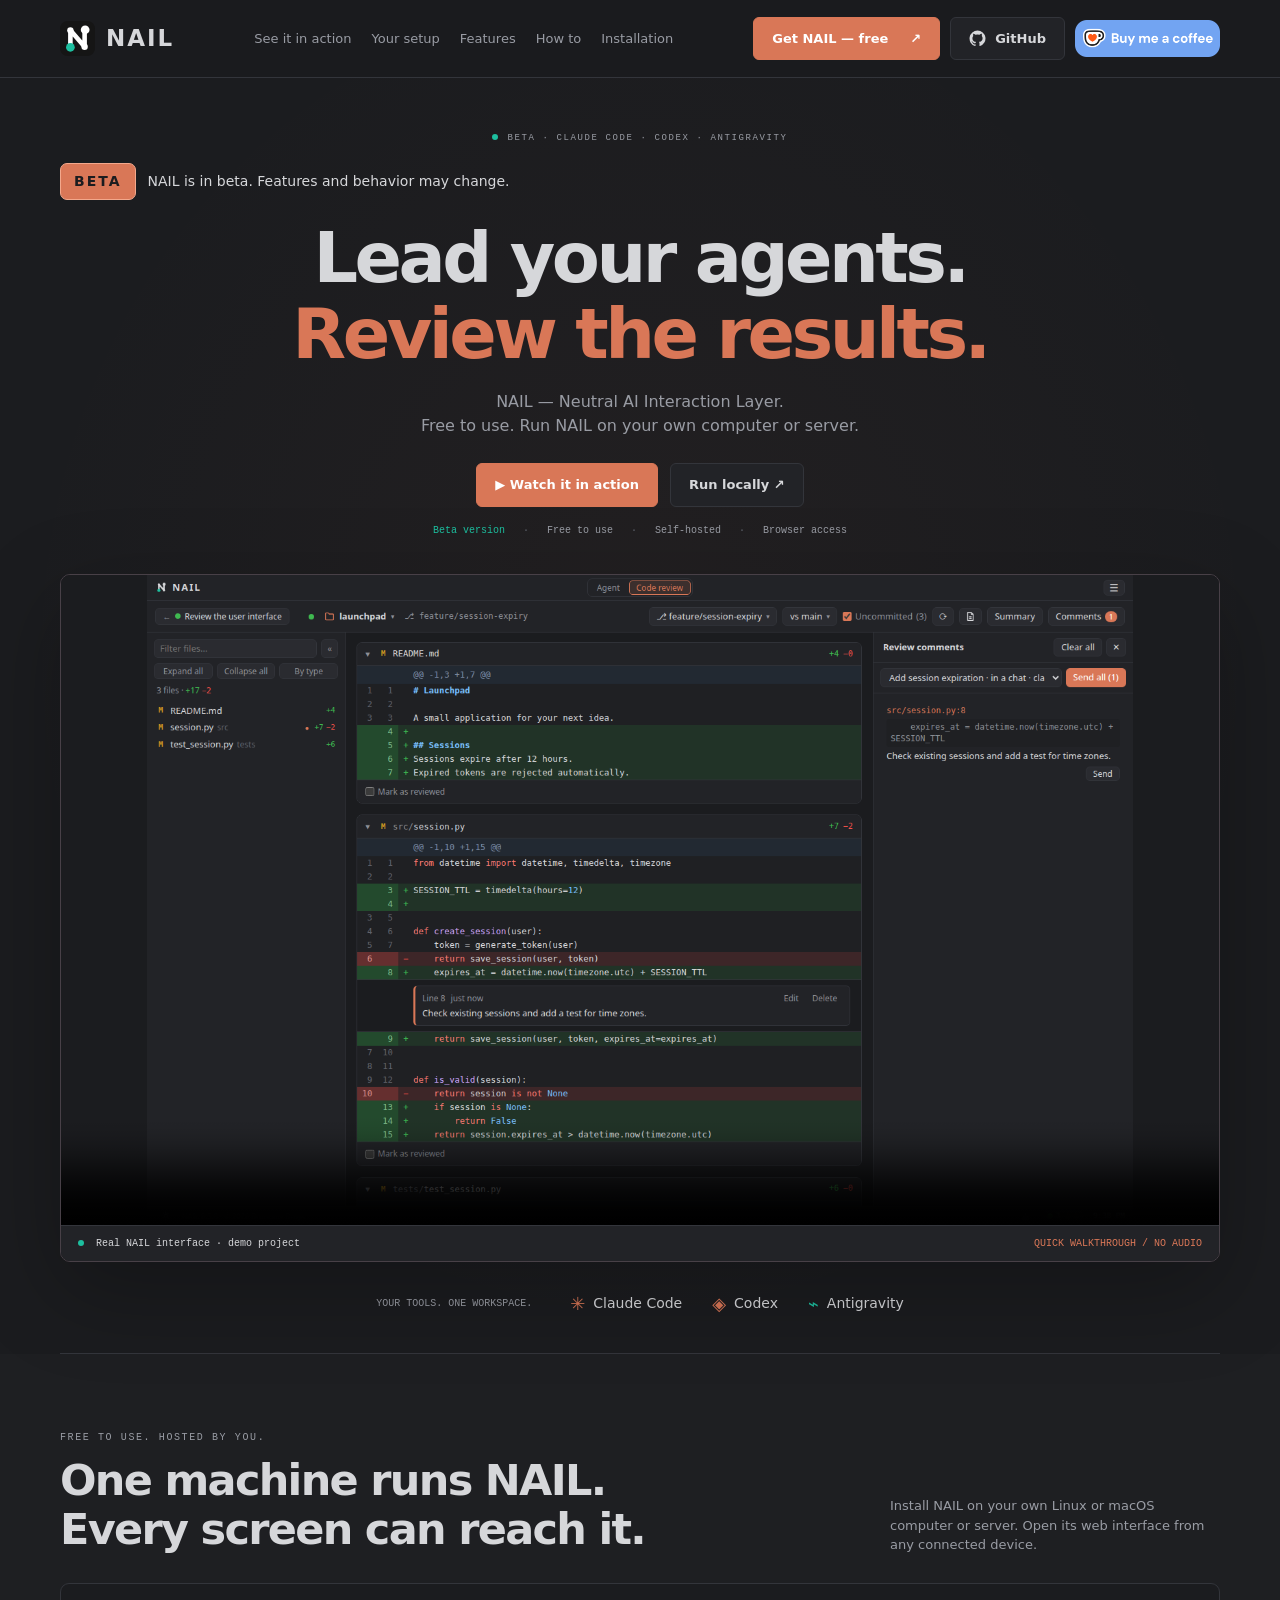
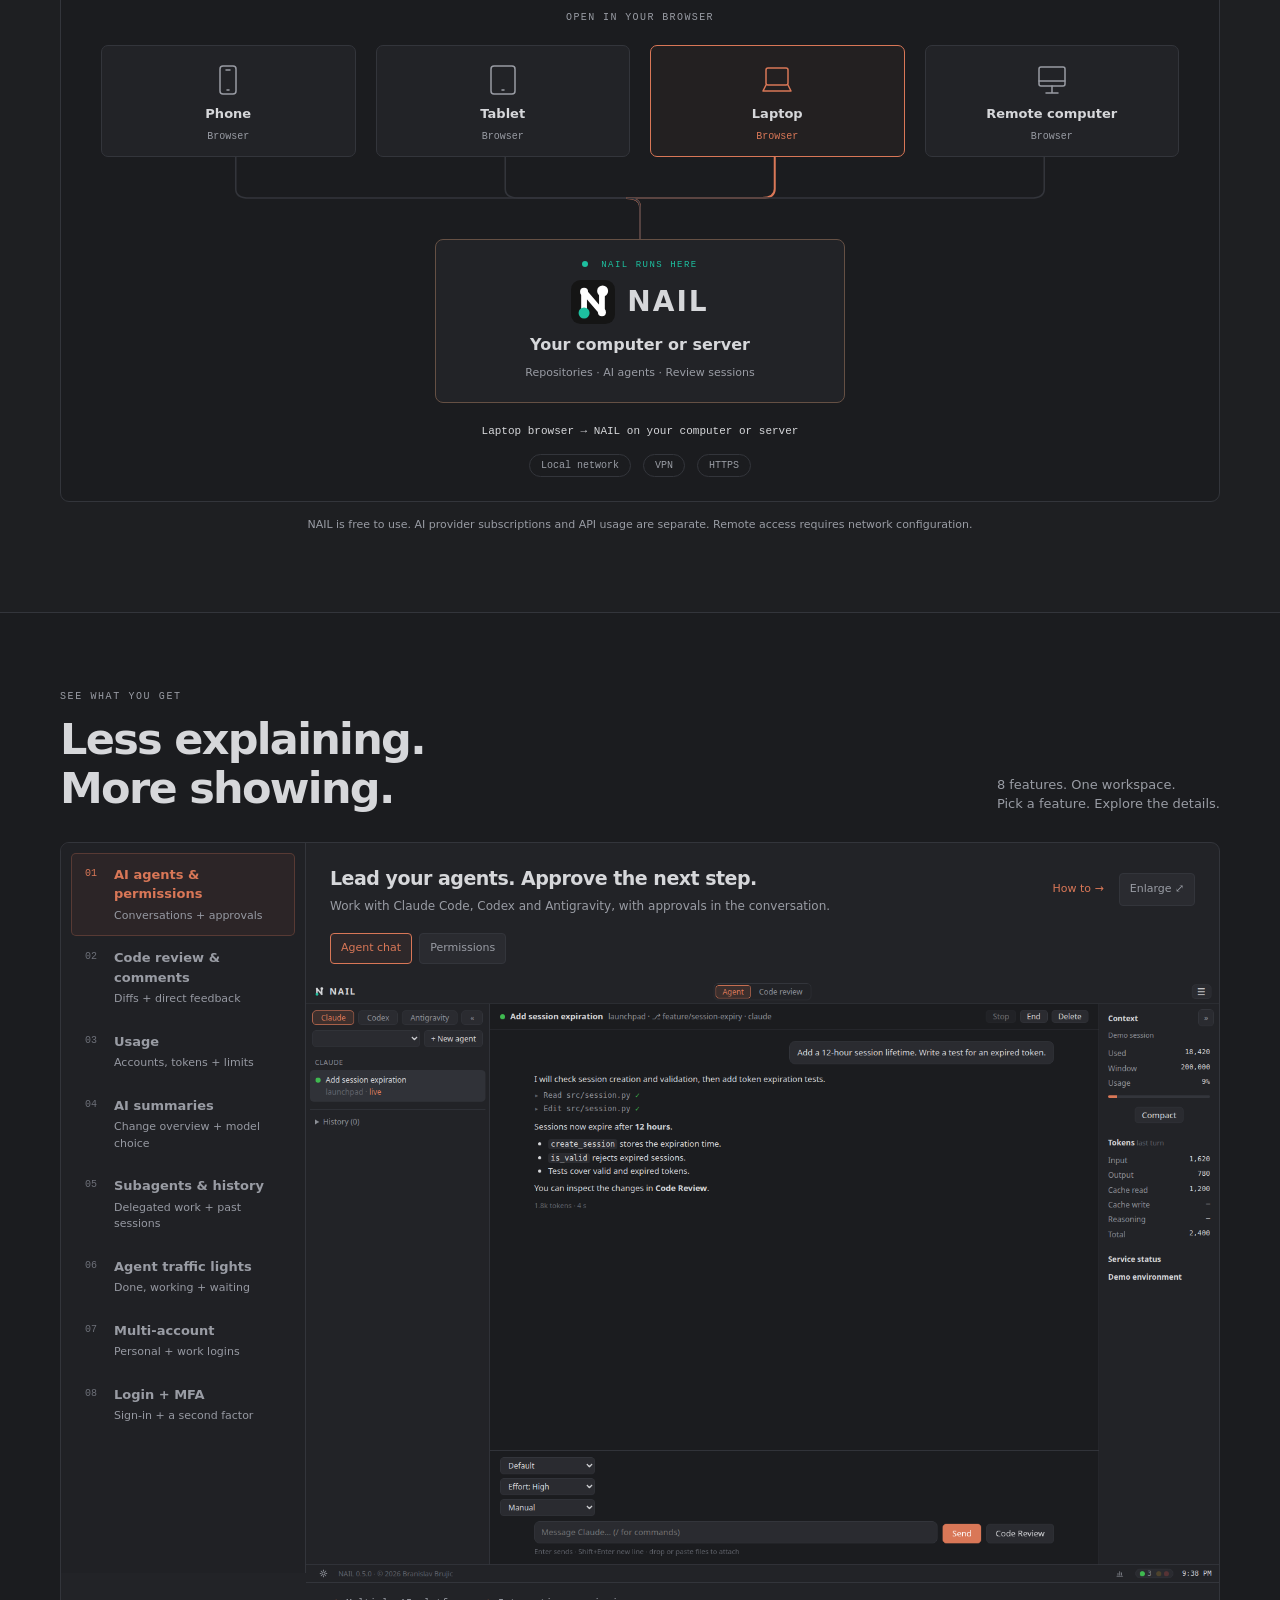
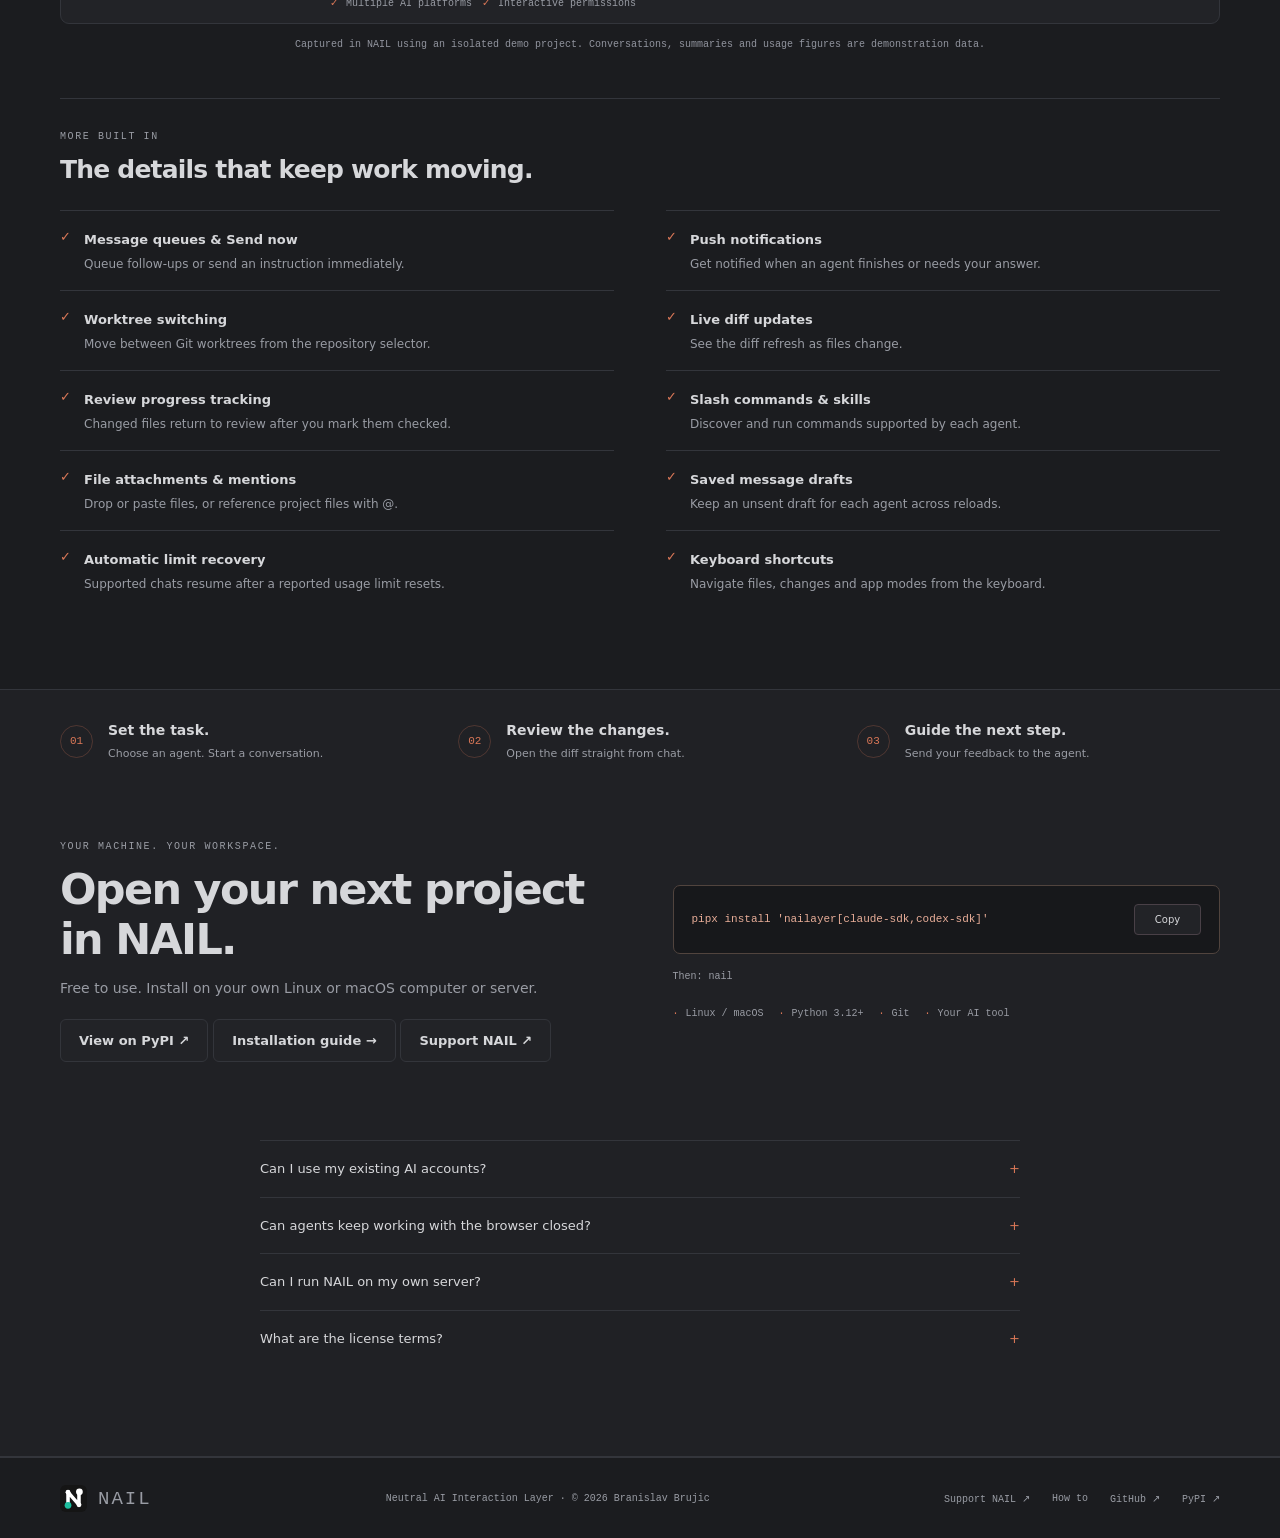
==== commit 39bb85ce: "Make beta status prominent above the hero heading" ====
--- a/index.html
+++ b/index.html
@@ -8,9 +8,9 @@
 .hero-actions{flex-wrap:wrap}.github-placeholder{gap:9px}
 .header-actions{display:flex;align-items:center;gap:10px;flex-shrink:0}.footer-actions{display:flex;align-items:center;gap:22px;font:10px var(--mono);color:var(--dim)}@media(max-width:650px){nav{gap:10px}.header-actions{gap:7px}.header-actions .btn{font-size:10px;padding:9px;gap:7px}.header-actions .btn svg{width:15px;height:15px}.footer-actions{gap:18px}}@media(max-width:360px){nav .brand{font-size:18px;gap:7px}nav .brand img{width:26px;height:26px}.header-actions .btn{font-size:9px;padding:8px;gap:6px}}
 .feature-help{font-size:11px;color:var(--accent);white-space:nowrap;margin-left:auto}.navlinks{gap:20px}@media(min-width:651px) and (max-width:1000px){.navlinks a[href="#walkthrough-demo"],.navlinks a[href="#installation"]{display:none}}@media(max-width:650px){.feature-topline{flex-wrap:wrap}.feature-topline>div{flex:1 1 100%}.feature-help{margin-left:0}}
-@media(max-width:600px){.header-actions{gap:6px}.header-actions .btn{padding:9px 10px;font-size:11px}.header-actions .support-link{white-space:nowrap}}.header-actions .kofi-link{display:inline-flex;flex-shrink:0;align-items:center}.kofi-link img{display:block;width:145px;height:auto}@media(max-width:600px){.kofi-link img{width:110px}}@media(max-width:470px){nav .navlinks{display:none}.kofi-link img{width:100px}}</style></head><body>
+@media(max-width:600px){.header-actions{gap:6px}.header-actions .btn{padding:9px 10px;font-size:11px}.header-actions .support-link{white-space:nowrap}}.header-actions .kofi-link{display:inline-flex;flex-shrink:0;align-items:center}.kofi-link img{display:block;width:145px;height:auto}@media(max-width:600px){.kofi-link img{width:110px}}@media(max-width:470px){nav .navlinks{display:none}.kofi-link img{width:100px}}.beta-notice{display:flex;align-items:center;gap:12px;flex-wrap:wrap;margin:20px 0;color:var(--text,#d6d7da);font-size:14px}.beta-notice strong{display:inline-block;background:#d97757;color:#1b1c1f;border:1px solid #f3a88c;border-radius:7px;padding:7px 13px;font-size:14px;letter-spacing:2px;font-weight:800}.beta-notice span{color:#d6d7da}@media(max-width:600px){.beta-notice{font-size:12px;gap:9px}.beta-notice strong{font-size:12px;padding:6px 11px}}</style></head><body>
 <header><nav class="wrap" aria-label="Main navigation"><a class="brand" href="#" aria-label="NAIL home"><img src="assets/nail.svg" alt="" width="35" height="35">NAIL</a><div class="navlinks"><a href="#walkthrough-demo">See it in action</a><a href="#self-hosted">Your setup</a><a href="#features">Features</a><a href="how-to.html">How to</a><a href="#installation">Installation</a></div><div class="header-actions"><a class="btn primary" href="#installation">Get NAIL — free <span>↗</span></a><a class="btn github-placeholder" id="github-link" href="https://github.com/branislav-brujic/nail" aria-label="GitHub repository" target="_blank" rel="noopener noreferrer"><svg width="17" height="17" viewBox="0 0 24 24" fill="currentColor" aria-hidden="true"><path d="M12 .75a11.25 11.25 0 0 0-3.558 21.923c.563.105.769-.244.769-.542 0-.267-.01-.975-.015-1.914-3.13.68-3.79-1.508-3.79-1.508-.511-1.3-1.25-1.646-1.25-1.646-1.022-.699.077-.685.077-.685 1.13.08 1.725 1.16 1.725 1.16 1.005 1.722 2.638 1.225 3.28.937.102-.729.393-1.226.715-1.508-2.498-.284-5.124-1.249-5.124-5.56 0-1.228.439-2.232 1.16-3.019-.116-.284-.503-1.429.11-2.978 0 0 .945-.303 3.094 1.153a10.8 10.8 0 0 1 5.63 0c2.148-1.456 3.091-1.153 3.091-1.153.615 1.549.228 2.694.112 2.978.722.787 1.158 1.791 1.158 3.019 0 4.322-2.63 5.273-5.136 5.551.404.349.765 1.034.765 2.084 0 1.505-.014 2.719-.014 3.089 0 .3.203.653.774.542A11.25 11.25 0 0 0 12 .75Z"/></svg>GitHub</a><a class="kofi-link" href="https://ko-fi.com/branislavbrujic" target="_blank" rel="noopener noreferrer" aria-label="Support NAIL on Ko-fi"><img src="assets/kofi-support.png" alt="Buy me a coffee on Ko-fi" width="145" height="37"></a></div></nav></header>
-<main><div class="hero"><div class="wrap"><div class="eyebrow"><i class="lamp"></i>BETA · CLAUDE CODE · CODEX · ANTIGRAVITY</div><h1>Lead your agents.<br><span>Review the results.</span></h1><p class="hero-copy">NAIL — Neutral AI Interaction Layer.<br>Free to use. Run NAIL on your own computer or server.</p><div class="hero-actions"><button class="btn primary" id="watch-video">▶ Watch it in action</button><a class="btn" href="#installation">Run locally ↗</a></div><p class="hosting-promise"><span>Beta version</span><span>Free to use</span><span>Self-hosted</span><span>Browser access</span></p>
+<main><div class="hero"><div class="wrap"><div class="eyebrow"><i class="lamp"></i>BETA · CLAUDE CODE · CODEX · ANTIGRAVITY</div><div class="beta-notice" role="note"><strong>BETA</strong><span>NAIL is in beta. Features and behavior may change.</span></div><h1>Lead your agents.<br><span>Review the results.</span></h1><p class="hero-copy">NAIL — Neutral AI Interaction Layer.<br>Free to use. Run NAIL on your own computer or server.</p><div class="hero-actions"><button class="btn primary" id="watch-video">▶ Watch it in action</button><a class="btn" href="#installation">Run locally ↗</a></div><p class="hosting-promise"><span>Beta version</span><span>Free to use</span><span>Self-hosted</span><span>Browser access</span></p>
 <div class="film" id="walkthrough-demo"><video id="walkthrough" controls muted playsinline preload="metadata" poster="assets/comments-en.png" width="1440" height="950" aria-label="A short walkthrough of the real NAIL interface using a demo project"><source src="assets/nail-walkthrough-en.mp4" type="video/mp4"><track kind="captions" src="assets/walkthrough-en.vtt" srclang="en" label="English">Your browser does not support video. <a href="assets/nail-walkthrough-en.mp4">Download the video</a>.</video><div class="film-bar"><strong><i class="lamp"></i> &nbsp;Real NAIL interface · demo project</strong><span class="play-tag">QUICK WALKTHROUGH / NO AUDIO</span></div></div>
 <div class="providers"><small>YOUR TOOLS. ONE WORKSPACE.</small><span class="provider"><i>✳</i> Claude Code</span><span class="provider"><i>◈</i> Codex</span><span class="provider"><i>⌁</i> Antigravity</span></div></div></div>
 <section class="hosting-section" id="self-hosted" aria-labelledby="hosting-title"><div class="wrap"><div class="section-top"><div><div class="eyebrow">FREE TO USE. HOSTED BY YOU.</div><h2 id="hosting-title">One machine runs NAIL.<br>Every screen can reach it.</h2></div><p>Install NAIL on your own Linux or macOS computer or server. Open its web interface from any connected device.</p></div><div class="hosting-graphic" aria-label="Diagram showing four browser devices connecting to NAIL on your own computer or server"><div class="diagram-caption">OPEN IN YOUR BROWSER</div><div class="device-grid"><button type="button" class="device-node" data-device="phone" aria-pressed="false"><svg viewBox="0 0 32 32" fill="none" stroke="currentColor" stroke-width="1.5" stroke-linecap="round" stroke-linejoin="round" aria-hidden="true"><rect x="8" y="2" width="16" height="28" rx="3"/><path d="M14 6h4M15 26h2"/></svg><strong>Phone</strong><span>Browser</span></button><button type="button" class="device-node" data-device="tablet" aria-pressed="false"><svg viewBox="0 0 32 32" fill="none" stroke="currentColor" stroke-width="1.5" stroke-linecap="round" stroke-linejoin="round" aria-hidden="true"><rect x="4" y="2" width="24" height="28" rx="3"/><path d="M15 26h2"/></svg><strong>Tablet</strong><span>Browser</span></button><button type="button" class="device-node" data-device="laptop" aria-pressed="true"><svg viewBox="0 0 32 32" fill="none" stroke="currentColor" stroke-width="1.5" stroke-linecap="round" stroke-linejoin="round" aria-hidden="true"><rect x="5" y="4" width="22" height="17" rx="2"/><path d="M5 21 2 27h28l-3-6M12 27h8"/></svg><strong>Laptop</strong><span>Browser</span></button><button type="button" class="device-node" data-device="remote" aria-pressed="false"><svg viewBox="0 0 32 32" fill="none" stroke="currentColor" stroke-width="1.5" stroke-linecap="round" stroke-linejoin="round" aria-hidden="true"><rect x="3" y="3" width="26" height="19" rx="2"/><path d="M16 22v6M10 29h12M3 17h26"/></svg><strong>Remote computer</strong><span>Browser</span></button></div><svg class="connection-lines" viewBox="0 0 800 90" preserveAspectRatio="none" fill="none" aria-hidden="true"><path class="device-wire" data-wire="phone" d="M100 0V35Q100 45 110 45H390Q400 45 400 55V90"/><path class="device-wire" data-wire="tablet" d="M300 0V35Q300 45 310 45H390Q400 45 400 55V90"/><path class="device-wire selected" data-wire="laptop" d="M500 0V35Q500 45 490 45H390Q400 45 400 55V90"/><path class="device-wire" data-wire="remote" d="M700 0V35Q700 45 690 45H390Q400 45 400 55V90"/></svg><div class="nail-host"><div class="host-kicker"><i class="lamp"></i> NAIL RUNS HERE</div><div class="host-brand"><img src="assets/nail.svg" width="44" height="44" alt="">NAIL</div><strong>Your computer or server</strong><p>Repositories · AI agents · Review sessions</p></div><p class="connection-route" id="connection-route" aria-live="polite">Laptop browser → NAIL on your computer or server</p><div class="connection-methods"><span>Local network</span><span>VPN</span><span>HTTPS</span></div></div><p class="hosting-footnote">NAIL is free to use. AI provider subscriptions and API usage are separate. Remote access requires network configuration.</p></div></section>
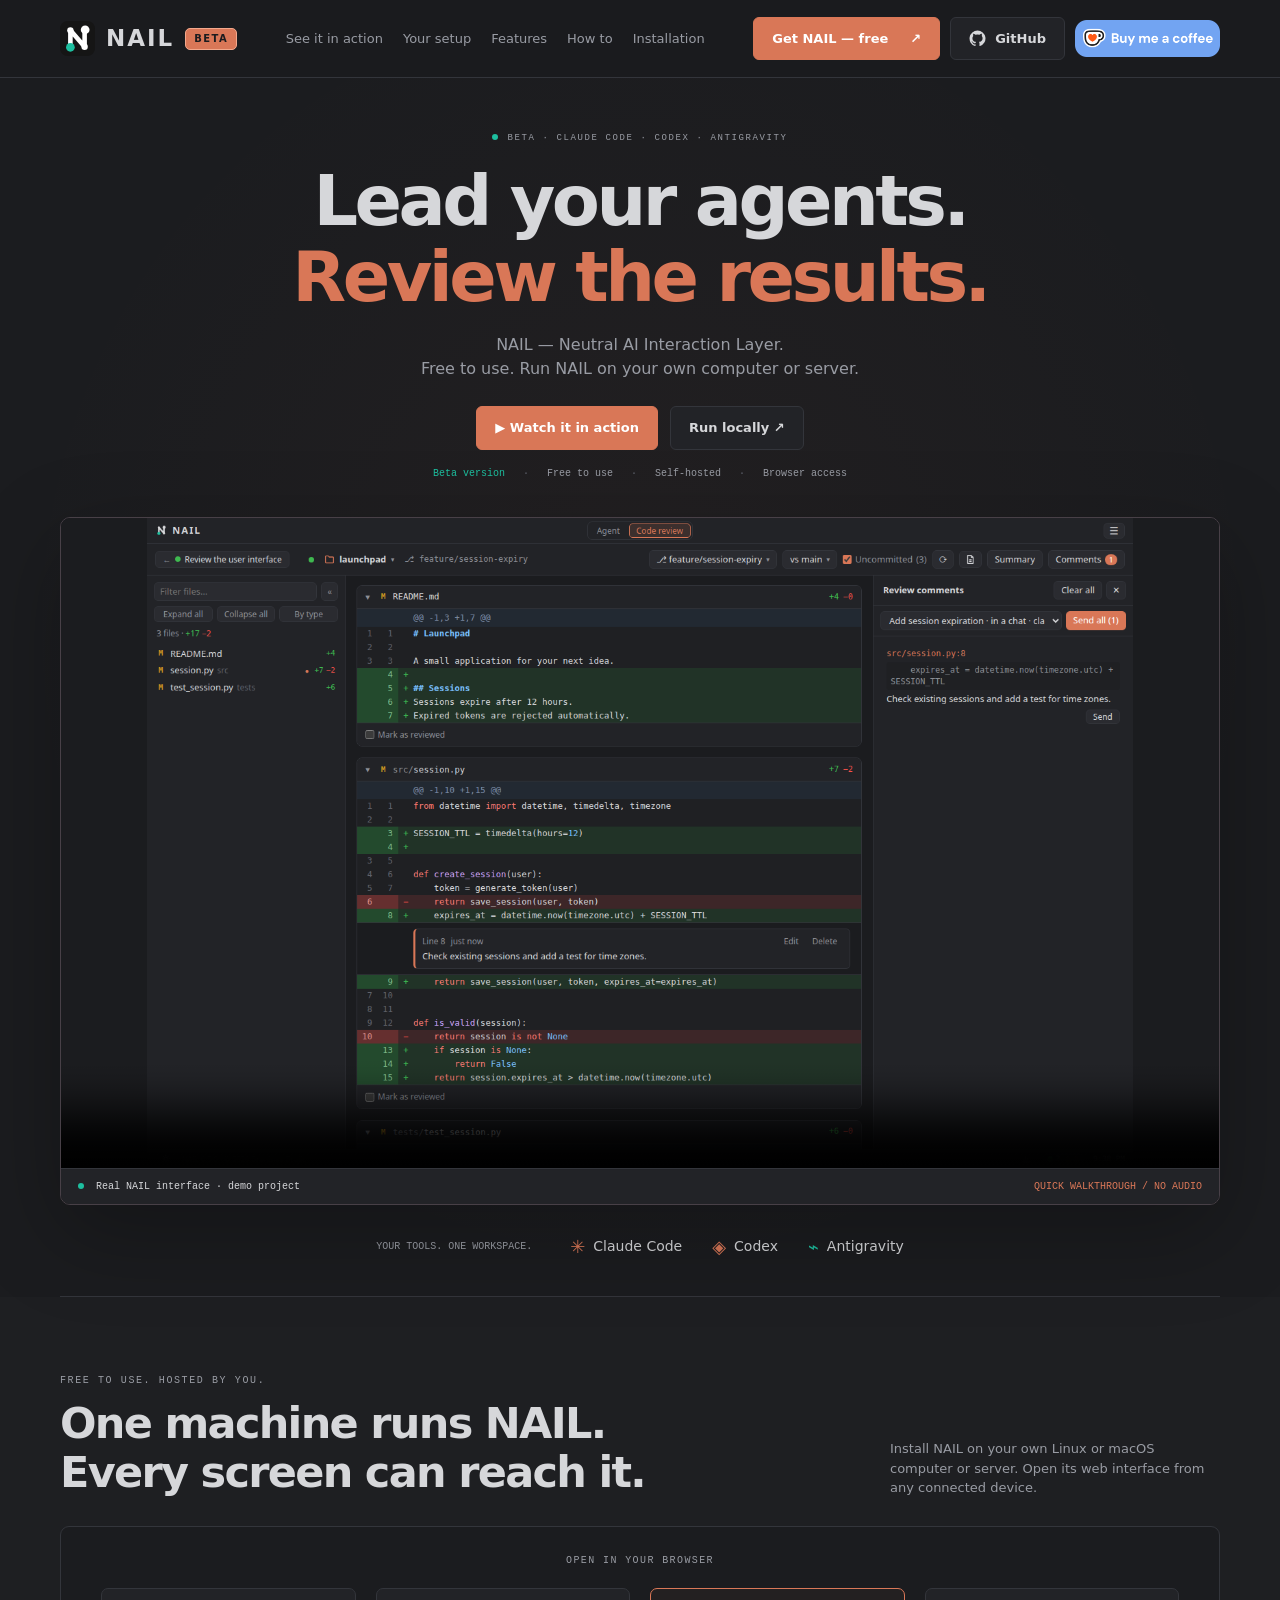
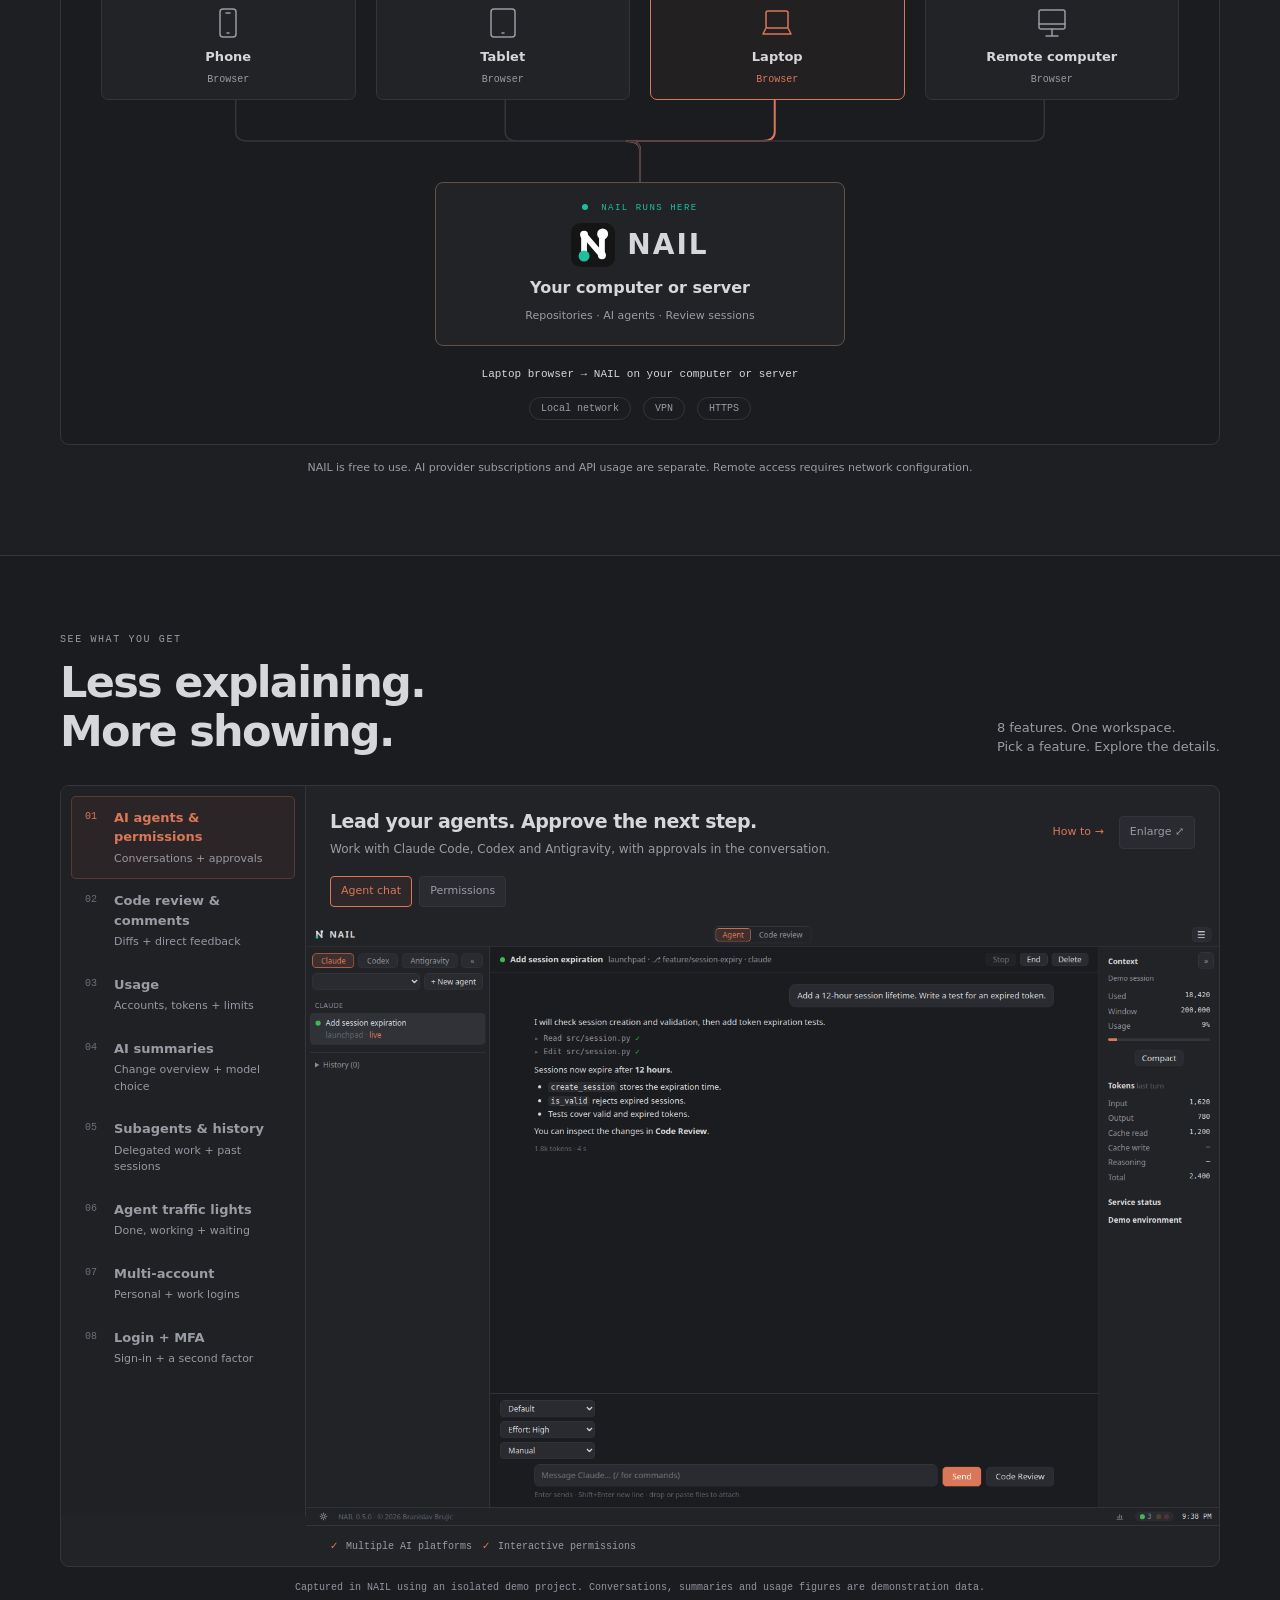
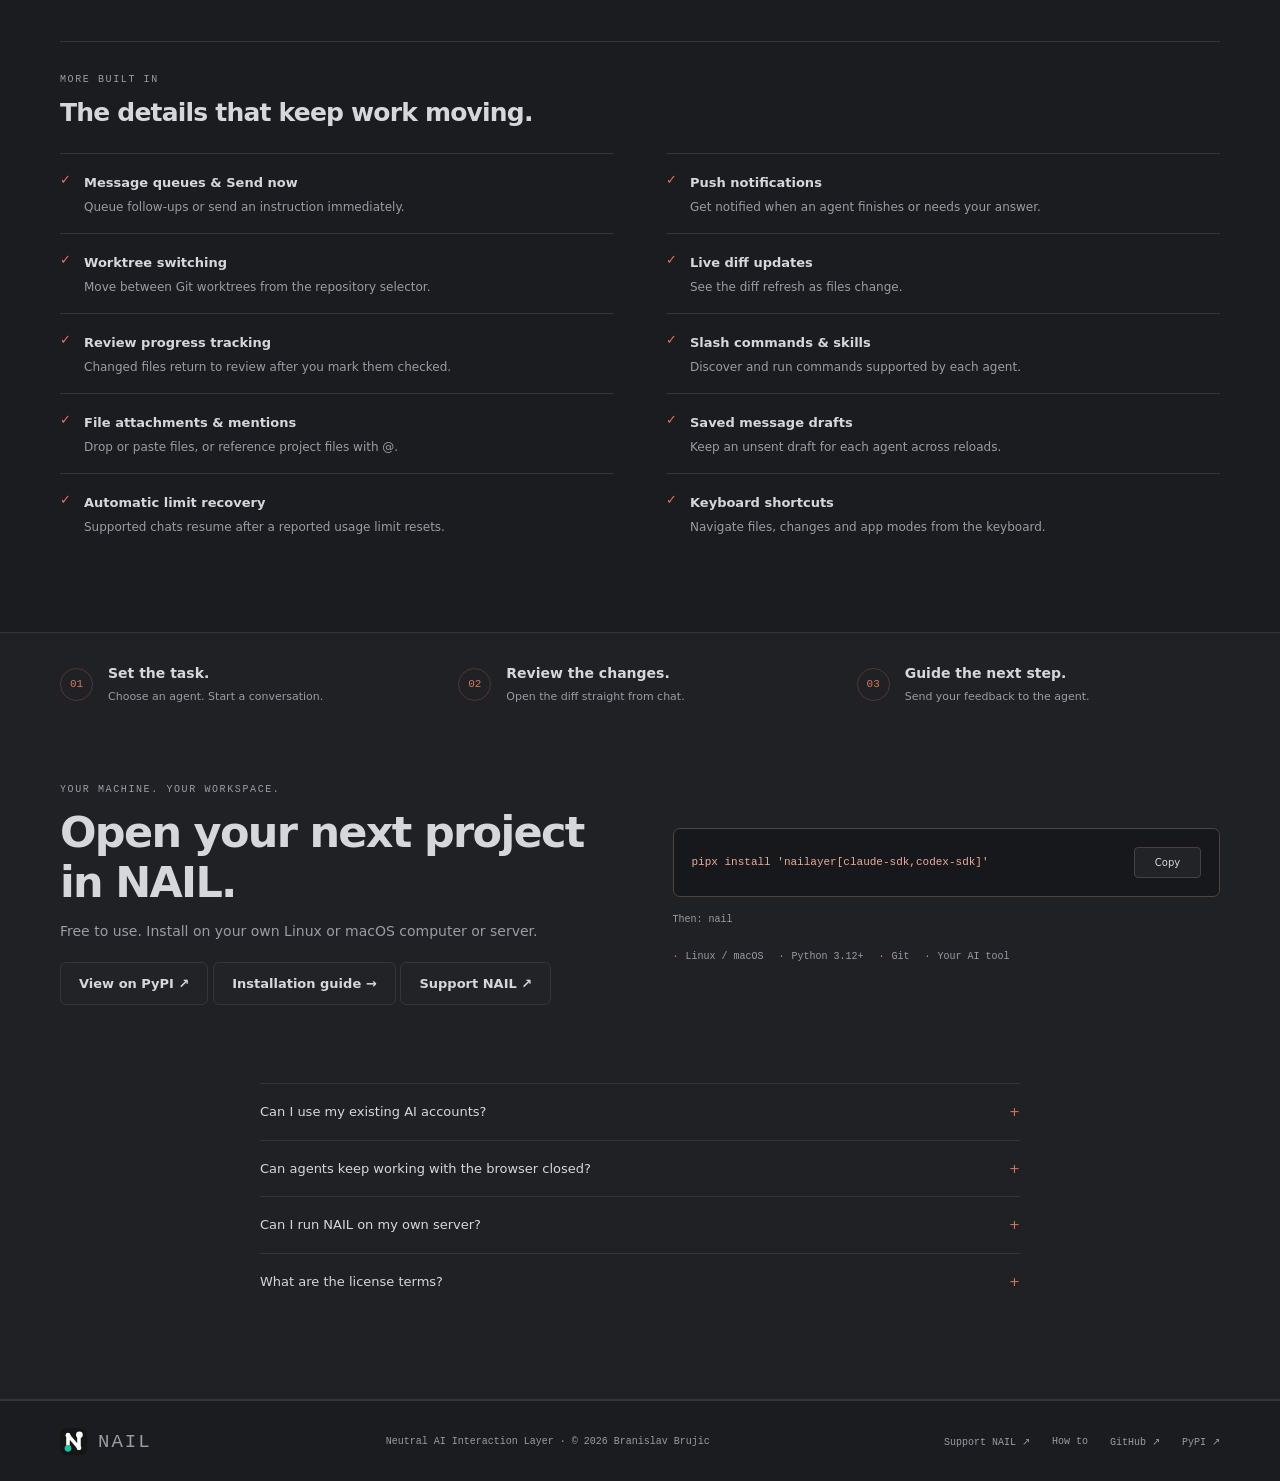
==== commit de21747d: "Move smaller beta badge beside header logo" ====
--- a/index.html
+++ b/index.html
@@ -8,9 +8,9 @@
 .hero-actions{flex-wrap:wrap}.github-placeholder{gap:9px}
 .header-actions{display:flex;align-items:center;gap:10px;flex-shrink:0}.footer-actions{display:flex;align-items:center;gap:22px;font:10px var(--mono);color:var(--dim)}@media(max-width:650px){nav{gap:10px}.header-actions{gap:7px}.header-actions .btn{font-size:10px;padding:9px;gap:7px}.header-actions .btn svg{width:15px;height:15px}.footer-actions{gap:18px}}@media(max-width:360px){nav .brand{font-size:18px;gap:7px}nav .brand img{width:26px;height:26px}.header-actions .btn{font-size:9px;padding:8px;gap:6px}}
 .feature-help{font-size:11px;color:var(--accent);white-space:nowrap;margin-left:auto}.navlinks{gap:20px}@media(min-width:651px) and (max-width:1000px){.navlinks a[href="#walkthrough-demo"],.navlinks a[href="#installation"]{display:none}}@media(max-width:650px){.feature-topline{flex-wrap:wrap}.feature-topline>div{flex:1 1 100%}.feature-help{margin-left:0}}
-@media(max-width:600px){.header-actions{gap:6px}.header-actions .btn{padding:9px 10px;font-size:11px}.header-actions .support-link{white-space:nowrap}}.header-actions .kofi-link{display:inline-flex;flex-shrink:0;align-items:center}.kofi-link img{display:block;width:145px;height:auto}@media(max-width:600px){.kofi-link img{width:110px}}@media(max-width:470px){nav .navlinks{display:none}.kofi-link img{width:100px}}.beta-notice{display:flex;align-items:center;gap:12px;flex-wrap:wrap;margin:20px 0;color:var(--text,#d6d7da);font-size:14px}.beta-notice strong{display:inline-block;background:#d97757;color:#1b1c1f;border:1px solid #f3a88c;border-radius:7px;padding:7px 13px;font-size:14px;letter-spacing:2px;font-weight:800}.beta-notice span{color:#d6d7da}@media(max-width:600px){.beta-notice{font-size:12px;gap:9px}.beta-notice strong{font-size:12px;padding:6px 11px}}</style></head><body>
-<header><nav class="wrap" aria-label="Main navigation"><a class="brand" href="#" aria-label="NAIL home"><img src="assets/nail.svg" alt="" width="35" height="35">NAIL</a><div class="navlinks"><a href="#walkthrough-demo">See it in action</a><a href="#self-hosted">Your setup</a><a href="#features">Features</a><a href="how-to.html">How to</a><a href="#installation">Installation</a></div><div class="header-actions"><a class="btn primary" href="#installation">Get NAIL — free <span>↗</span></a><a class="btn github-placeholder" id="github-link" href="https://github.com/branislav-brujic/nail" aria-label="GitHub repository" target="_blank" rel="noopener noreferrer"><svg width="17" height="17" viewBox="0 0 24 24" fill="currentColor" aria-hidden="true"><path d="M12 .75a11.25 11.25 0 0 0-3.558 21.923c.563.105.769-.244.769-.542 0-.267-.01-.975-.015-1.914-3.13.68-3.79-1.508-3.79-1.508-.511-1.3-1.25-1.646-1.25-1.646-1.022-.699.077-.685.077-.685 1.13.08 1.725 1.16 1.725 1.16 1.005 1.722 2.638 1.225 3.28.937.102-.729.393-1.226.715-1.508-2.498-.284-5.124-1.249-5.124-5.56 0-1.228.439-2.232 1.16-3.019-.116-.284-.503-1.429.11-2.978 0 0 .945-.303 3.094 1.153a10.8 10.8 0 0 1 5.63 0c2.148-1.456 3.091-1.153 3.091-1.153.615 1.549.228 2.694.112 2.978.722.787 1.158 1.791 1.158 3.019 0 4.322-2.63 5.273-5.136 5.551.404.349.765 1.034.765 2.084 0 1.505-.014 2.719-.014 3.089 0 .3.203.653.774.542A11.25 11.25 0 0 0 12 .75Z"/></svg>GitHub</a><a class="kofi-link" href="https://ko-fi.com/branislavbrujic" target="_blank" rel="noopener noreferrer" aria-label="Support NAIL on Ko-fi"><img src="assets/kofi-support.png" alt="Buy me a coffee on Ko-fi" width="145" height="37"></a></div></nav></header>
-<main><div class="hero"><div class="wrap"><div class="eyebrow"><i class="lamp"></i>BETA · CLAUDE CODE · CODEX · ANTIGRAVITY</div><div class="beta-notice" role="note"><strong>BETA</strong><span>NAIL is in beta. Features and behavior may change.</span></div><h1>Lead your agents.<br><span>Review the results.</span></h1><p class="hero-copy">NAIL — Neutral AI Interaction Layer.<br>Free to use. Run NAIL on your own computer or server.</p><div class="hero-actions"><button class="btn primary" id="watch-video">▶ Watch it in action</button><a class="btn" href="#installation">Run locally ↗</a></div><p class="hosting-promise"><span>Beta version</span><span>Free to use</span><span>Self-hosted</span><span>Browser access</span></p>
+@media(max-width:600px){.header-actions{gap:6px}.header-actions .btn{padding:9px 10px;font-size:11px}.header-actions .support-link{white-space:nowrap}}.header-actions .kofi-link{display:inline-flex;flex-shrink:0;align-items:center}.kofi-link img{display:block;width:145px;height:auto}@media(max-width:600px){.kofi-link img{width:110px}}@media(max-width:470px){nav .navlinks{display:none}.kofi-link img{width:100px}}.brand-beta{display:inline-block;background:#d97757;color:#1b1c1f;border:1px solid #f3a88c;border-radius:5px;padding:4px 8px;font-size:10px;line-height:1.2;letter-spacing:1.4px;font-weight:800;flex-shrink:0}@media(max-width:600px){header .brand{gap:5px}.brand-beta{font-size:9px;padding:3px 5px;letter-spacing:1px}}</style></head><body>
+<header><nav class="wrap" aria-label="Main navigation"><a class="brand" href="#" aria-label="NAIL home"><img src="assets/nail.svg" alt="" width="35" height="35">NAIL<span class="brand-beta">BETA</span></a><div class="navlinks"><a href="#walkthrough-demo">See it in action</a><a href="#self-hosted">Your setup</a><a href="#features">Features</a><a href="how-to.html">How to</a><a href="#installation">Installation</a></div><div class="header-actions"><a class="btn primary" href="#installation">Get NAIL — free <span>↗</span></a><a class="btn github-placeholder" id="github-link" href="https://github.com/branislav-brujic/nail" aria-label="GitHub repository" target="_blank" rel="noopener noreferrer"><svg width="17" height="17" viewBox="0 0 24 24" fill="currentColor" aria-hidden="true"><path d="M12 .75a11.25 11.25 0 0 0-3.558 21.923c.563.105.769-.244.769-.542 0-.267-.01-.975-.015-1.914-3.13.68-3.79-1.508-3.79-1.508-.511-1.3-1.25-1.646-1.25-1.646-1.022-.699.077-.685.077-.685 1.13.08 1.725 1.16 1.725 1.16 1.005 1.722 2.638 1.225 3.28.937.102-.729.393-1.226.715-1.508-2.498-.284-5.124-1.249-5.124-5.56 0-1.228.439-2.232 1.16-3.019-.116-.284-.503-1.429.11-2.978 0 0 .945-.303 3.094 1.153a10.8 10.8 0 0 1 5.63 0c2.148-1.456 3.091-1.153 3.091-1.153.615 1.549.228 2.694.112 2.978.722.787 1.158 1.791 1.158 3.019 0 4.322-2.63 5.273-5.136 5.551.404.349.765 1.034.765 2.084 0 1.505-.014 2.719-.014 3.089 0 .3.203.653.774.542A11.25 11.25 0 0 0 12 .75Z"/></svg>GitHub</a><a class="kofi-link" href="https://ko-fi.com/branislavbrujic" target="_blank" rel="noopener noreferrer" aria-label="Support NAIL on Ko-fi"><img src="assets/kofi-support.png" alt="Buy me a coffee on Ko-fi" width="145" height="37"></a></div></nav></header>
+<main><div class="hero"><div class="wrap"><div class="eyebrow"><i class="lamp"></i>BETA · CLAUDE CODE · CODEX · ANTIGRAVITY</div><h1>Lead your agents.<br><span>Review the results.</span></h1><p class="hero-copy">NAIL — Neutral AI Interaction Layer.<br>Free to use. Run NAIL on your own computer or server.</p><div class="hero-actions"><button class="btn primary" id="watch-video">▶ Watch it in action</button><a class="btn" href="#installation">Run locally ↗</a></div><p class="hosting-promise"><span>Beta version</span><span>Free to use</span><span>Self-hosted</span><span>Browser access</span></p>
 <div class="film" id="walkthrough-demo"><video id="walkthrough" controls muted playsinline preload="metadata" poster="assets/comments-en.png" width="1440" height="950" aria-label="A short walkthrough of the real NAIL interface using a demo project"><source src="assets/nail-walkthrough-en.mp4" type="video/mp4"><track kind="captions" src="assets/walkthrough-en.vtt" srclang="en" label="English">Your browser does not support video. <a href="assets/nail-walkthrough-en.mp4">Download the video</a>.</video><div class="film-bar"><strong><i class="lamp"></i> &nbsp;Real NAIL interface · demo project</strong><span class="play-tag">QUICK WALKTHROUGH / NO AUDIO</span></div></div>
 <div class="providers"><small>YOUR TOOLS. ONE WORKSPACE.</small><span class="provider"><i>✳</i> Claude Code</span><span class="provider"><i>◈</i> Codex</span><span class="provider"><i>⌁</i> Antigravity</span></div></div></div>
 <section class="hosting-section" id="self-hosted" aria-labelledby="hosting-title"><div class="wrap"><div class="section-top"><div><div class="eyebrow">FREE TO USE. HOSTED BY YOU.</div><h2 id="hosting-title">One machine runs NAIL.<br>Every screen can reach it.</h2></div><p>Install NAIL on your own Linux or macOS computer or server. Open its web interface from any connected device.</p></div><div class="hosting-graphic" aria-label="Diagram showing four browser devices connecting to NAIL on your own computer or server"><div class="diagram-caption">OPEN IN YOUR BROWSER</div><div class="device-grid"><button type="button" class="device-node" data-device="phone" aria-pressed="false"><svg viewBox="0 0 32 32" fill="none" stroke="currentColor" stroke-width="1.5" stroke-linecap="round" stroke-linejoin="round" aria-hidden="true"><rect x="8" y="2" width="16" height="28" rx="3"/><path d="M14 6h4M15 26h2"/></svg><strong>Phone</strong><span>Browser</span></button><button type="button" class="device-node" data-device="tablet" aria-pressed="false"><svg viewBox="0 0 32 32" fill="none" stroke="currentColor" stroke-width="1.5" stroke-linecap="round" stroke-linejoin="round" aria-hidden="true"><rect x="4" y="2" width="24" height="28" rx="3"/><path d="M15 26h2"/></svg><strong>Tablet</strong><span>Browser</span></button><button type="button" class="device-node" data-device="laptop" aria-pressed="true"><svg viewBox="0 0 32 32" fill="none" stroke="currentColor" stroke-width="1.5" stroke-linecap="round" stroke-linejoin="round" aria-hidden="true"><rect x="5" y="4" width="22" height="17" rx="2"/><path d="M5 21 2 27h28l-3-6M12 27h8"/></svg><strong>Laptop</strong><span>Browser</span></button><button type="button" class="device-node" data-device="remote" aria-pressed="false"><svg viewBox="0 0 32 32" fill="none" stroke="currentColor" stroke-width="1.5" stroke-linecap="round" stroke-linejoin="round" aria-hidden="true"><rect x="3" y="3" width="26" height="19" rx="2"/><path d="M16 22v6M10 29h12M3 17h26"/></svg><strong>Remote computer</strong><span>Browser</span></button></div><svg class="connection-lines" viewBox="0 0 800 90" preserveAspectRatio="none" fill="none" aria-hidden="true"><path class="device-wire" data-wire="phone" d="M100 0V35Q100 45 110 45H390Q400 45 400 55V90"/><path class="device-wire" data-wire="tablet" d="M300 0V35Q300 45 310 45H390Q400 45 400 55V90"/><path class="device-wire selected" data-wire="laptop" d="M500 0V35Q500 45 490 45H390Q400 45 400 55V90"/><path class="device-wire" data-wire="remote" d="M700 0V35Q700 45 690 45H390Q400 45 400 55V90"/></svg><div class="nail-host"><div class="host-kicker"><i class="lamp"></i> NAIL RUNS HERE</div><div class="host-brand"><img src="assets/nail.svg" width="44" height="44" alt="">NAIL</div><strong>Your computer or server</strong><p>Repositories · AI agents · Review sessions</p></div><p class="connection-route" id="connection-route" aria-live="polite">Laptop browser → NAIL on your computer or server</p><div class="connection-methods"><span>Local network</span><span>VPN</span><span>HTTPS</span></div></div><p class="hosting-footnote">NAIL is free to use. AI provider subscriptions and API usage are separate. Remote access requires network configuration.</p></div></section>
